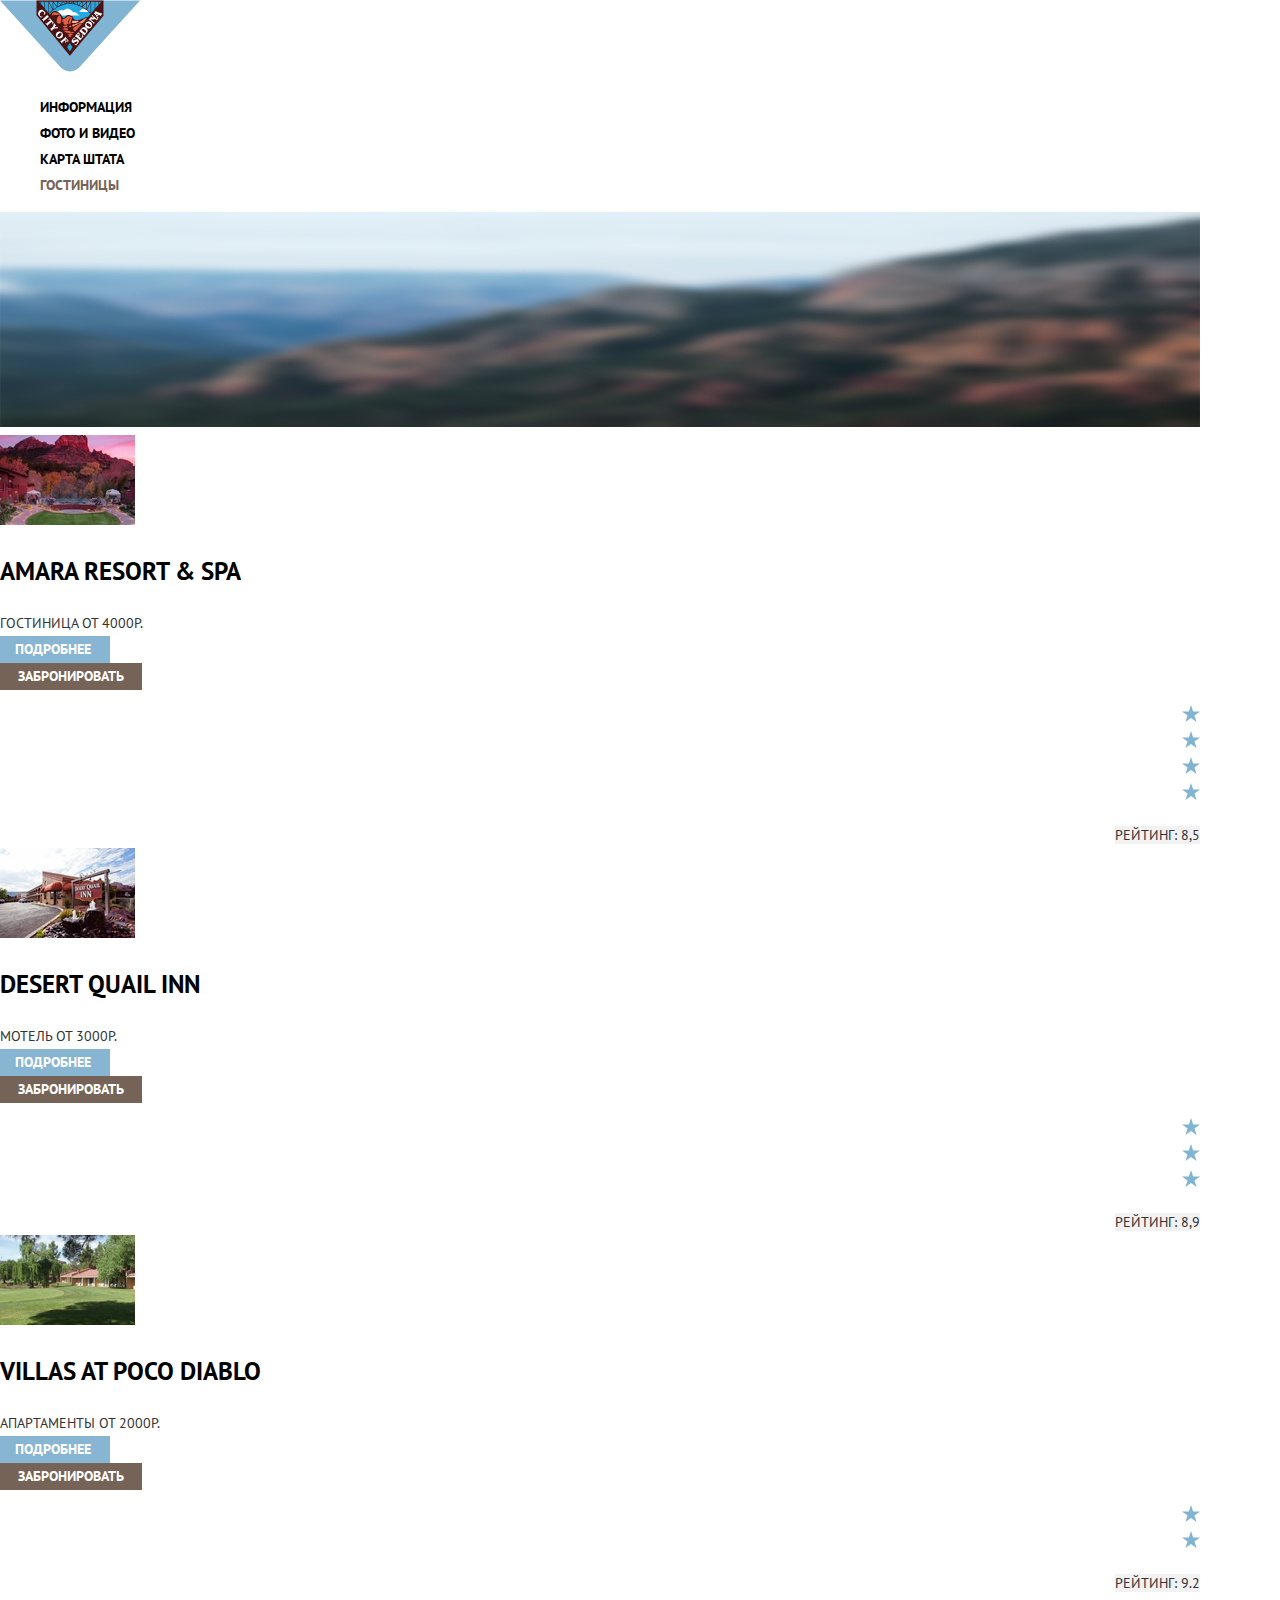
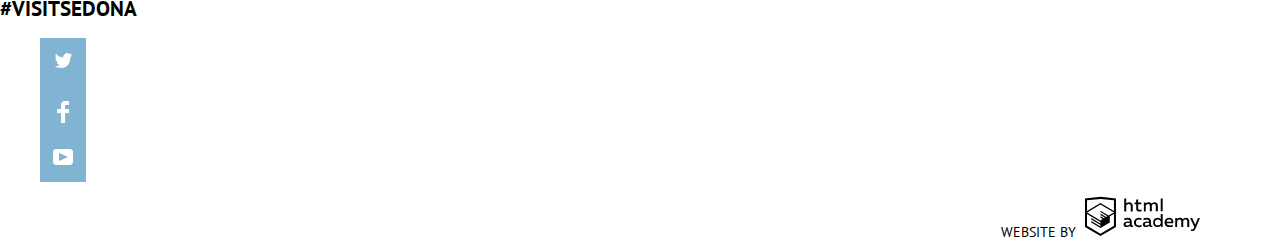
==== catalog.html @ 8ff591b5 "Правки на внимательность и аккуратность" ====
<!DOCTYPE html>
<html lang="ru">

<head>
    <meta charset="utf-8">
    <title>HTML Academy: Седона — выбор жилья</title>
    <link href="https://fonts.googleapis.com/css?family=PT+Sans:400,700&display=swap&subset=cyrillic,cyrillic-ext,latin-ext" rel="stylesheet">
    <link href="css/normalize.css" rel="stylesheet">
    <link href="css/style.css" rel="stylesheet">
</head>

<body>
    <div class="wrapper">
        <header class="page-header">
            <nav class="page-navigation">
                <a class="page-header-logo" href="index.html">
                    <img src="img/logo-sedona.svg" width="140" height="72" alt="Логотип города Седона">
                </a>
                <ul class="main-navigation">
                    <li><a href="">Информация</a></li>
                    <li><a href="">Фото и видео</a></li>
                    <li><a href="">Карта штата</a></li>
                    <li class="current"><a href="catalog.html">Гостиницы</a></li>
                </ul>
            </nav>
        </header>
        <main>
            <h1 class="visually-hidden">Выбор жилья в Седоне</h1>
            <img src="img/filter_background.jpg" width="1200" height="215" alt="">
            <section class="hotel-filter">
                <h2 class="visually-hidden">Фильтр поиска гостиницы</h2>
                <form method="GET" action="#">
                    <fieldset>
                        <legend>Инфраструктура:</legend>
                        <ul>
                            <li>
                                <input type="checkbox" name="pool" id="filter-pool" checked>
                                <label for="filter-pool">Бассейн</label>
                            </li>
                            <li>
                                <input type="checkbox" name="parking" id="filter-parking">
                                <label for="filter-parking">Парковка</label>
                            </li>
                            <li>
                                <input type="checkbox" name="wifi" id="filter-wifi">
                                <label for="filter-wifi">Wi-Fi</label>
                            </li>
                        </ul>
                    </fieldset>
                    <fieldset>
                        <legend>Тип жилья:</legend>
                        <ul>
                            <li>
                                <input type="checkbox" name="hotel" id="filter-hotel" checked>
                                <label for="filter-hotel">Гостиница</label>
                            </li>
                            <li>
                                <input type="checkbox" name="motel" id="filter-motel" checked>
                                <label for="filter-motel">Мотель</label>
                            </li>
                            <li>
                                <input type="checkbox" name="apartments" id="filter-apartments" checked>
                                <label for="filter-apartments">Апартаменты</label>
                            </li>
                        </ul>
                    </fieldset>
                    <fieldset>
                        <legend>Cтоимость в сутки (Р):</legend>
                        <div class="range-value">
                            <label class="min-value">
                            от
                            <input type="text" name="min-value" value="0">
                        </label>
                            <label class="max-value">
                            до
                            <input type="text" name="max-value" value="3000">
                        </label>
                        </div>
                        <div class="ranges">
                            <hr class="line">
                            <button type="button" class="min-range"><img src="img/filter-button.svg" alt="от 0 рублей"></button>
                            <button type="button" class="max-range"><img src="img/filter-button.svg" alt="до 3000рублей"></button>
                        </div>
                    </fieldset>
                    <button type="submit" class="filter-button">Показать</button>
                </form>
            </section>
            <section class="hotel-rezult">
                <h2 class="visually-hidden">Результаты поиска</h2>
                <div class="found">
                    <p class="found-tittle">Найдено: <span>3</span></p>
                    <p class="sorting">Сортировка:</p>
                    <ul>
                        <li><button type="button" class="active">По цене</button></li>
                        <li><button type="button">По типу</button></li>
                        <li><button type="button">По рейтингу</button></li>
                    </ul>
                    <ul class="found-next">
                        <li>
                            <button type="button" class="active"><img src="img/icon-up-dir.svg" alt="Выше"></button>
                        </li>
                        <li>
                            <button type="button"><img src="img/icon-down-dir.svg" alt="Ниже"></button>
                        </li>
                    </ul>
                </div>
            </section>
            <section class="hotels">
                <h2 class="visually-hidden">Гостиницы Седоны</h2>
                <div class="hotel-preview">
                    <a href="#">
                        <img src="img/amara.jpg" width="135" height="90" alt="Гостиница Amara Resort & Spa" class="hotel-pic">
                    </a>
                    <a href="#" class="hotel-title">
                        <h3>Amara Resort & Spa</h3>
                    </a>
                    <span>Гостиница</span>
                    <span>от 4000р.</span>
                    <div class="buttons">
                        <a href="#" class="hotel-amply"><span>Подробнее</span></a>
                        <button type="button" class="hotel-btn">Забронировать</button>
                    </div>
                    <div class="rating">
                        <ul>
                            <li class="star"><img src="img/star.svg" width="18" height="17" alt=""></li>
                            <li class="star"><img src="img/star.svg" alt=""></li>
                            <li class="star"><img src="img/star.svg" alt=""></li>
                            <li class="star"><img src="img/star.svg" alt=""></li>
                        </ul>
                        <span class="rating-value">Рейтинг: 8,5</span>
                    </div>
                </div>
                <div class="hotel-preview">
                    <a href="#" class="hotel-pic">
                        <img src="img/desert.jpg" width="135" height="90" alt="Мотель Desert Quail Inn" class="hotel-preview-pic">
                    </a>
                    <a href="#" class="hotel-title">
                        <h3>Desert Quail Inn</h3>
                    </a>
                    <span>Мотель</span>
                    <span>от 3000р.</span>
                    <div class="buttons">
                        <a href="#" class="hotel-amply"><span>Подробнее</span></a>
                        <button type="button" class="hotel-btn">Забронировать</button>
                    </div>
                    <div class="rating">
                        <ul>
                            <li class="star"><img src="img/star.svg" width="18" height="17" alt=""></li>
                            <li class="star"><img src="img/star.svg" alt=""></li>
                            <li class="star"><img src="img/star.svg" alt=""></li>
                            <li class="star"></li>
                        </ul>
                        <span class="rating-value">Рейтинг: 8,9</span>
                    </div>
                </div>
                <div class="hotel-preview">
                    <a href="#">
                        <img src="img/villas.jpg" width="135" height="90" alt="Апартаменты Villas at Poco Diablo" class="hotel-preview-pic">
                    </a>
                    <a href="#" class="hotel-title">
                        <h3>Villas at Poco Diablo</h3>
                    </a>
                    <span>Апартаменты</span>
                    <span>от 2000р.</span>
                    <div class="buttons">
                        <a href="#" class="hotel-amply"><span>Подробнее</span></a>
                        <button type="button" class="hotel-btn">Забронировать</button>
                    </div>
                    <div class="rating">
                        <ul>
                            <li class="star"><img src="img/star.svg" width="18" height="17" alt=""></li>
                            <li class="star"><img src="img/star.svg" alt=""></li>
                            <li class="star"></li>
                            <li class="star"></li>
                        </ul>
                        <span class="rating-value">Рейтинг: 9.2</span>
                    </div>
                </div>
            </section>
        </main>
        <footer>
            <span class="footer-hashtag">#VISITSEDONA</span>
            <ul class="social-network">
                <li>
                    <a href="#" class="social-button"><img src="img/twitter.svg" width="17" height="15" alt="Мы в Твиттере"></a>
                </li>
                <li>
                    <a href="#" class="social-button"><img src="img/fb-icon.svg" width="12" height="22" alt="Мы в Фейсбуке"></a>
                </li>
                <li>
                    <a href="#" class="social-button"><img src="img/youtube.svg" width="20" height="16" alt="Мы в Ютубе"></a>
                </li>
            </ul>
            <div class="footer-copyright">
                <span>WEBSITE BY</span>
                <a href="https://htmlacademy.ru/intensive/htmlcss" target="_blank">
                    <svg class="copyright-img" id="Layer_1" data-name="Layer 1" xmlns="http://www.w3.org/2000/svg" viewBox="0 0 108.08 36.85"><title>Логотип HTML-академии</title><path d="M44.61,26.88a2,2,0,0,0,.55-0.1v1.33a3.25,3.25,0,0,1-1.18.21,1.67,1.67,0,0,1-1.67-1,4.84,4.84,0,0,1-3.14,1.08c-1.51,0-2.91-.83-2.91-2.55,0-2.13,2-2.79,3.71-2.79a11.08,11.08,0,0,1,2.17.25v-0.3c0-1-.76-1.77-2.19-1.77a7.42,7.42,0,0,0-3,.64v-1.7a10.21,10.21,0,0,1,3.19-.55c2.36,0,3.81,1.12,3.81,3.65v3a0.54,0.54,0,0,0,.49.59h0.17Zm-6.44-1.13A1.35,1.35,0,0,0,39.63,27h0.11a3.39,3.39,0,0,0,2.41-1V24.58a9.72,9.72,0,0,0-1.81-.21c-1,0-2.16.33-2.16,1.38h0Zm12.36-6.11a5,5,0,0,1,2.57.64V22a4.08,4.08,0,0,0-2.3-.7,2.75,2.75,0,1,0,0,5.49,5,5,0,0,0,2.43-.64v1.71a6.27,6.27,0,0,1-2.76.57A4.21,4.21,0,0,1,46,24.51q0-.21,0-0.41a4.32,4.32,0,0,1,4.18-4.46h0.38Zm12.17,7.24a2,2,0,0,0,.55-0.1v1.33a3.25,3.25,0,0,1-1.18.21,1.67,1.67,0,0,1-1.67-1,4.84,4.84,0,0,1-3.14,1.08c-1.51,0-2.91-.83-2.91-2.55,0-2.13,2-2.79,3.71-2.79a11.08,11.08,0,0,1,2.17.25v-0.3c0-1-.76-1.77-2.19-1.77a7.42,7.42,0,0,0-3,.64v-1.7a10.21,10.21,0,0,1,3.19-.55c2.36,0,3.81,1.12,3.81,3.65v3a0.54,0.54,0,0,0,.49.59h0.17Zm-6.44-1.13A1.35,1.35,0,0,0,57.73,27h0.11a3.39,3.39,0,0,0,2.41-1V24.58a9.72,9.72,0,0,0-1.81-.21c-1.06,0-2.16.33-2.16,1.38h0ZM73,16V28.2H71.35V26.88a3.88,3.88,0,0,1-3.19,1.54,4.4,4.4,0,0,1,0-8.78,3.81,3.81,0,0,1,3,1.3V16H73Zm-4.53,5.22a2.76,2.76,0,1,0,0,5.52A2.86,2.86,0,0,0,71.15,25V23A2.91,2.91,0,0,0,68.49,21.27ZM79,19.64c3.31,0,4.46,2.68,3.92,5.09H76.7c0.21,1.5,1.67,2.11,3.19,2.11a6.11,6.11,0,0,0,2.64-.59v1.6a7.14,7.14,0,0,1-3,.57C77,28.42,74.78,27,74.78,24a4.18,4.18,0,0,1,4-4.39H79Zm0.09,1.54a2.28,2.28,0,0,0-2.44,2.1v0.06H81.3A2,2,0,0,0,79.13,21.18Zm5.73,7V19.87h1.65v1a3.81,3.81,0,0,1,2.78-1.27A2.86,2.86,0,0,1,91.89,21a4.12,4.12,0,0,1,2.91-1.33A3.06,3.06,0,0,1,98,23V28.2h-1.9V23.05a1.59,1.59,0,0,0-1.42-1.75H94.42a2.8,2.8,0,0,0-2.07,1.12V28.2h-1.9V23.05A1.59,1.59,0,0,0,89,21.31H88.8a3,3,0,0,0-2.21,1.29v5.63H84.86Zm21.31-8.33h1.9l-3.91,9.46c-0.9,2.17-2.09,2.86-3.35,2.86a4.76,4.76,0,0,1-1.1-.14V30.46a2.86,2.86,0,0,0,.85.12c0.9,0,1.58-.64,2.07-1.9l0.17-.42-4-8.4h2l2.86,6.29ZM38.73,1.46V6.22a3.81,3.81,0,0,1,2.7-1.14,3.25,3.25,0,0,1,3.44,3.4v5.15H43V8.72a1.81,1.81,0,0,0-1.61-2h-0.3a2.93,2.93,0,0,0-2.32,1.39v5.52h-1.9V1.46h1.9ZM49.94,2.31v3h3V6.91h-3v3.81c0,1.1.5,1.46,1.58,1.46a4.49,4.49,0,0,0,1.69-.33v1.6A6.8,6.8,0,0,1,51,13.8a2.55,2.55,0,0,1-2.86-2.74V6.89H46.58V5.26h1.5V2.74Zm5.4,11.31V5.28H57v1A3.81,3.81,0,0,1,59.77,5a2.86,2.86,0,0,1,2.6,1.33A4.12,4.12,0,0,1,65.28,5,3.06,3.06,0,0,1,68.44,8.4v5.21h-1.9V8.46a1.59,1.59,0,0,0-1.42-1.75H64.89a2.8,2.8,0,0,0-2.07,1.12v5.78h-1.9V8.46A1.59,1.59,0,0,0,59.5,6.71H59.27A3,3,0,0,0,57.06,8v5.63H55.34ZM71.17,1.45H73V13.6H71.17V1.45ZM14.71,0H14.55L0,1.54V28.21l14.55,8.66,14.55-8.66V1.54Zm12.5,27.1L14.55,34.64,1.9,27.12V16.18l12.59,7.5V25L5.86,19.9v1.31l8.68,5.21v1.39L5.87,22.65V24l8.68,5.21,8.75-5.24V18.31L27.2,16V27.12Zm0-12.53-3.48,2-1.6,1L14.51,13v1.31L21,18.23H21l-0.14.09-1,.54-5.37-3.2V17l4.24,2.52-1,.67-3.2-1.9v1.31l2.1,1.24L14.5,22.1,2,14.65,14.51,7.11Zm0-1.32L14.49,5.76,1.91,13.25v-10L14.56,1.92,27.21,3.25v10h0Z" transform="translate(0 -0.02)" /></svg>
                </a>
            </div>
        </footer>
    </div>
</body>

</html>
---- css/style.css ----
html {
    box-sizing: border-box;
}

*,
*::before,
*::after {
    box-sizing: inherit;
}

body {
    margin: 0;
    background-color: #ffffff;
    font-family: "PT Sans", Arial, sans-serif;
    font-size: 14px;
    line-height: 26px;
    font-weight: 400;
    color: #000000;
    text-transform: uppercase;
}

img {
    max-width: 100%;
}

a {
    text-decoration: none;
}

.wrapper {
    width: 1200px;
}

button {
    border: none;
}

.visually-hidden {
    position: absolute;
    clip: rect(0 0 0 0);
    width: 1px;
    height: 1px;
    margin: -1px;
}


/* Навигация */

.page-navigation {
    color: #000000;
    font-size: 14px;
    font-weight: 700;
    line-height: 26px;
    text-transform: uppercase;
}

.main-navigation {
    list-style: none;
}

.main-navigation a {
    color: #000000;
    font-weight: 700;
}

.main-navigation a:visited {
    color: #000000;
}

.main-navigation a:active {
    color: #000000;
    opacity: 0.3;
    font-weight: 700;
}

.main-navigation a:hover {
    color: #81b3d2;
}

.main-navigation .current a {
    color: #766357;
}


/* Блок преимуществ */

.advantages-title {
    width: 440px;
    height: 48px;
    color: #000000;
    font-size: 21px;
    font-weight: 700;
    line-height: 26px;
    text-transform: uppercase;
}

.advantages-text {
    color: #333333;
    font-size: 14px;
    font-weight: 400;
    line-height: 26px;
    text-transform: uppercase;
}


/* Поиск гостиницы */

.search-hotel {
    text-align: center;
}

.search-hotel-title {
    color: #000000;
    font-size: 30px;
    font-weight: 700;
    line-height: 36px;
}

.searh-wrapper {
    text-align: center;
    width: 568px;
    height: 481px;
}

.btn-search {
    font: inherit;
    text-align: center;
    width: 568px;
    height: 86px;
    background-color: #766357;
    color: #ffffff;
    font-size: 21px;
    font-weight: 700;
    line-height: 26px;
    text-transform: uppercase;
}

.btn-search:hover {
    background-color: #604e43;
}

.btn-search:active {
    background-color: #503e33;
}

.btn-search:active span {
    opacity: 0.3;
}

.form-search {
    width: 568px;
    height: 395px;
    box-shadow: 0 7px 15px rgba(0, 1, 1, 0.15);
}

.form-fields label,
.form-folk label {
    color: #000000;
    font-family: "PT Sans";
    font-size: 14px;
    font-weight: 700;
    line-height: 26px;
    text-transform: uppercase;
}

.form-fields input {
    outline: none;
    width: 346px;
    height: 38px;
    background-color: #f2f2f2;
    font-family: "PT Sans";
    color: #000000;
    font-size: 14px;
    font-weight: 700;
    line-height: 26px;
    text-transform: uppercase;
    border: none;
}

input:hover {
    font: inherit;
    background-color: #f2f2f2;
}

input:focus {
    font: inherit;
    background-color: #ffffff;
}

.calendar {
    position: relative;
    top: 5px;
    left: -40px;
    background-color: inherit;
    background-image: url("img/calendar.svg");
    width: 21px;
    height: 22px;
    border: none;
    outline: none;
    fill: #cacaca;
}

.calendar:hover {
    fill: #000000;
}

.calendar:active {
    fill: #81b3d2;
}

.btn-plus,
.btn-minus {
    width: 38px;
    height: 38px;
    outline: none;
    background-color: #f2f2f2;
    margin: 0;
    font-size: 20px;
}

.number {
    width: 38px;
    height: 38px;
    outline: none;
    background-color: #f2f2f2;
    margin: 0;
    font-size: 14px;
}

.btn-plus:active,
.btn-minus:active {
    margin-block: 0;
    color: #81b3d2;
    outline: none;
    border: 0;
    background-color: #f2f2f2;
    margin: 0;
}

.adults input,
.children input {
    width: 38px;
    height: 38px;
    outline: none;
    border: none;
    background-color: #f2f2f2;
}

.btn-main {
    width: 458px;
    height: 58px;
    background-color: #81b3d2;
    color: #ffffff;
    font-size: 21px;
    font-weight: 700;
    line-height: 26px;
    text-transform: uppercase;
}

.btn-main:hover {
    background-color: #669ec0;
}

.btn-main:active {
    background-color: #5496bd;
}

.btn-main:active span {
    opacity: 0.3;
}

.search-map {
    display: none;
}


/* Католог_фильтр */

.hotel-filter,
.hotel-rezult {
    display: none;
}


/* Католог_гостиницы */

.hotel-title {
    width: 210px;
    color: #000000;
    font-size: 21px;
    font-weight: 700;
    line-height: 26px;
    text-transform: uppercase;
}

.hotel-title:hover {
    width: 210px;
    color: #81b3d2;
    font-size: 21px;
    font-weight: 700;
    line-height: 26px;
    text-transform: uppercase;
}

.hotel-title:active {
    width: 210px;
    color: #b2b2b2;
    font-size: 21px;
    font-weight: 700;
    line-height: 26px;
    text-transform: uppercase;
}

.hotel-preview span {
    color: #333333;
    font-size: 14px;
    font-weight: 400;
    line-height: 21px;
    text-transform: uppercase;
}

.hotel-amply {
    display: block;
    width: 110px;
    height: 27px;
    background-color: #88b5d1;
}

.hotel-amply span {
    padding-left: 15px;
    color: #ffffff;
    font-size: 14px;
    font-weight: 700;
    line-height: 21px;
    text-transform: uppercase;
}

.hotel-amply:hover {
    background-color: #669ec0;
    color: #ffffff;
}

.hotel-amply:active {
    background-color: #5496bd;
}

.hotel-amply:active span {
    opacity: 0.3;
}

.hotel-btn {
    width: 142px;
    height: 27px;
    background-color: #766357;
    color: #ffffff;
    font-size: 14px;
    font-weight: 700;
    line-height: 21px;
    text-transform: uppercase;
}

.hotel-btn:hover {
    background-color: #604e43;
    color: #ffffff;
}

.hotel-btn:active {
    background-color: #503e33;
    color: #857870;
}

.rating {
    text-align: right;
}

.rating ul {
    list-style: none;
}

.rating-value {
    width: 110px;
    height: 27px;
    background-color: #f2f2f2;
    color: #666666;
    font-size: 14px;
    font-weight: 400;
    line-height: 21px;
    text-transform: uppercase;
}


/* Footer */

.footer-hashtag {
    text-align: left;
    color: #000000;
    font-size: 21px;
    font-weight: 700;
    line-height: 26px;
    text-transform: uppercase;
}

.social-network {
    text-align: center;
}

.social-network li {
    list-style: none;
}

.social-button {
    display: block;
    box-sizing: content-box;
    width: 46px;
    height: 48px;
    background-color: #81b3d2;
}

.social-button img {
    text-align: center;
    padding-top: 15px;
}

.social-button:hover {
    background-color: #669ec0;
}

.social-button:active {
    background-color: #5496bd;
}

.social-button:active img {
    opacity: 0.3;
}

.footer-copyright {
    text-align: right;
}

.copyright-img {
    width: 115px;
    height: 41px;
    margin-left: 5px;
    fill: #000000;
}

.copyright-img:hover {
    fill: #81b3d2;
}

.copyright-img:active {
    fill: #bdbbbc;
}
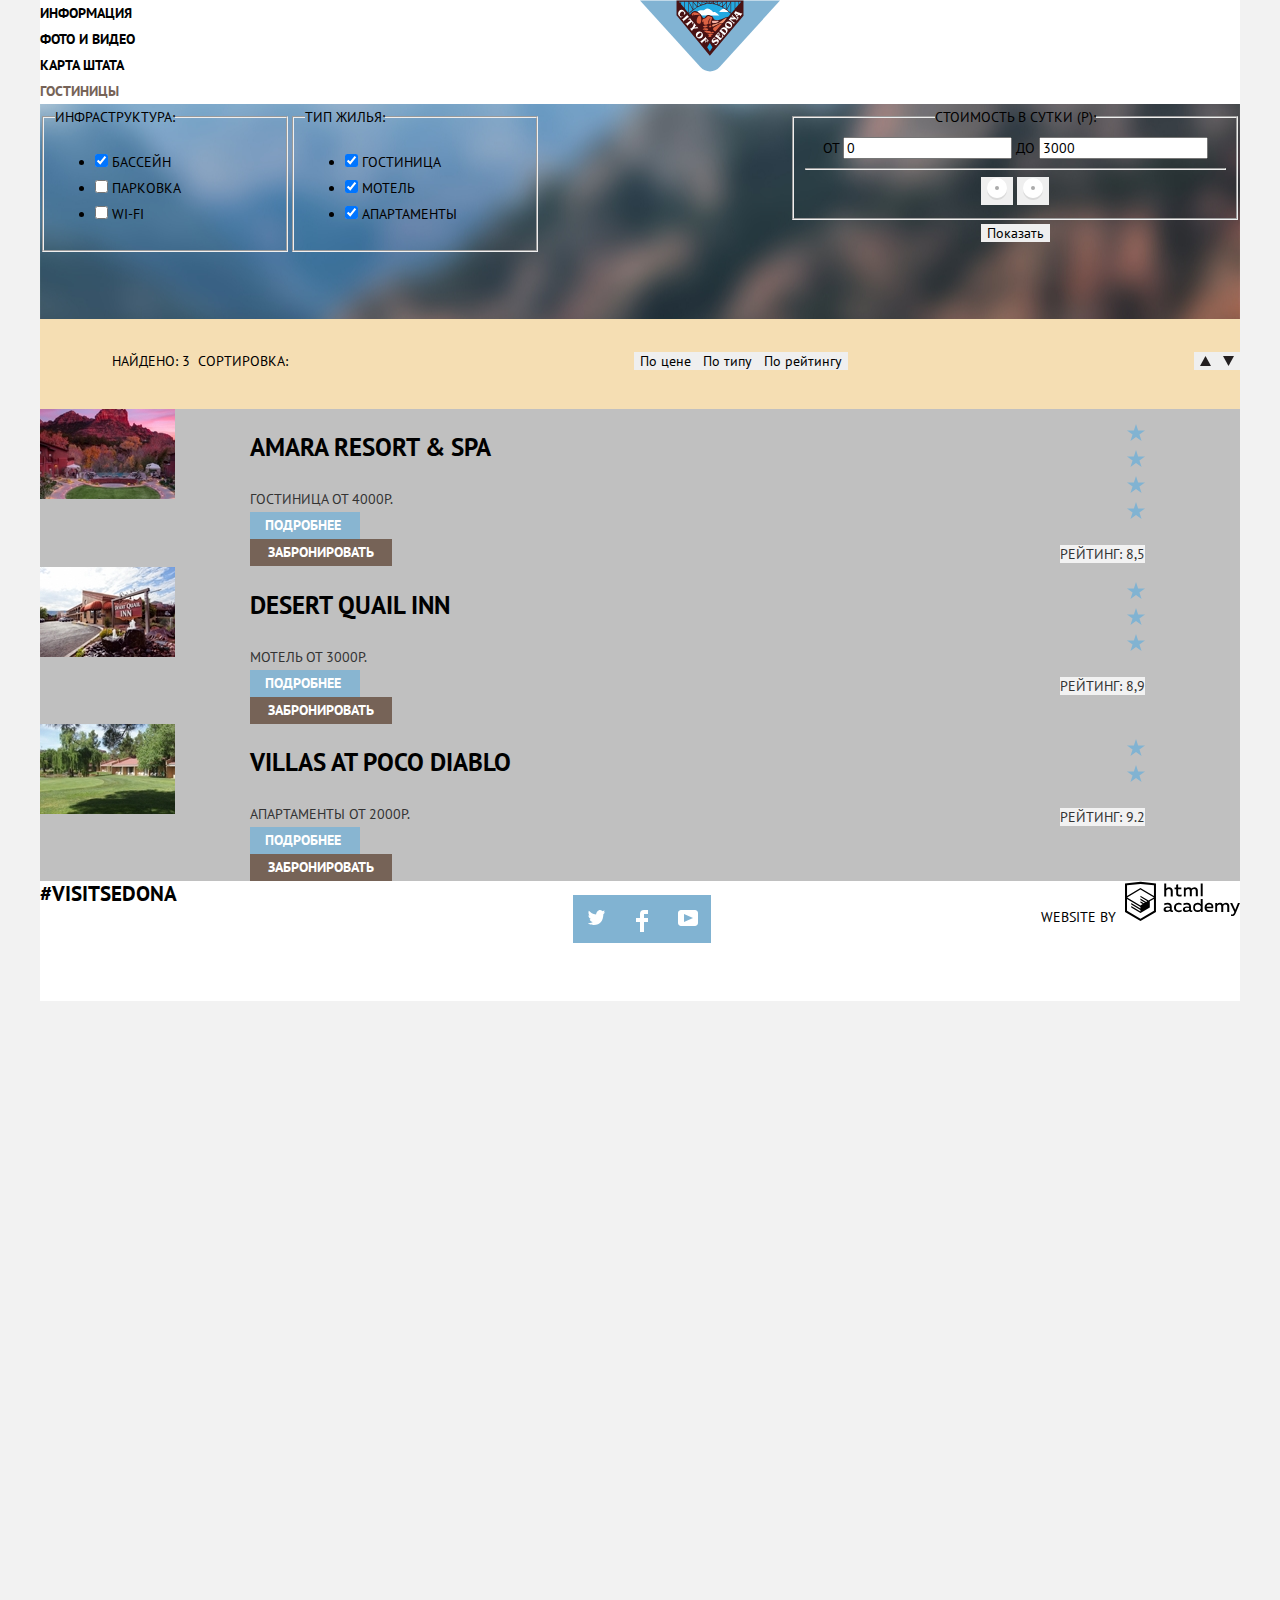
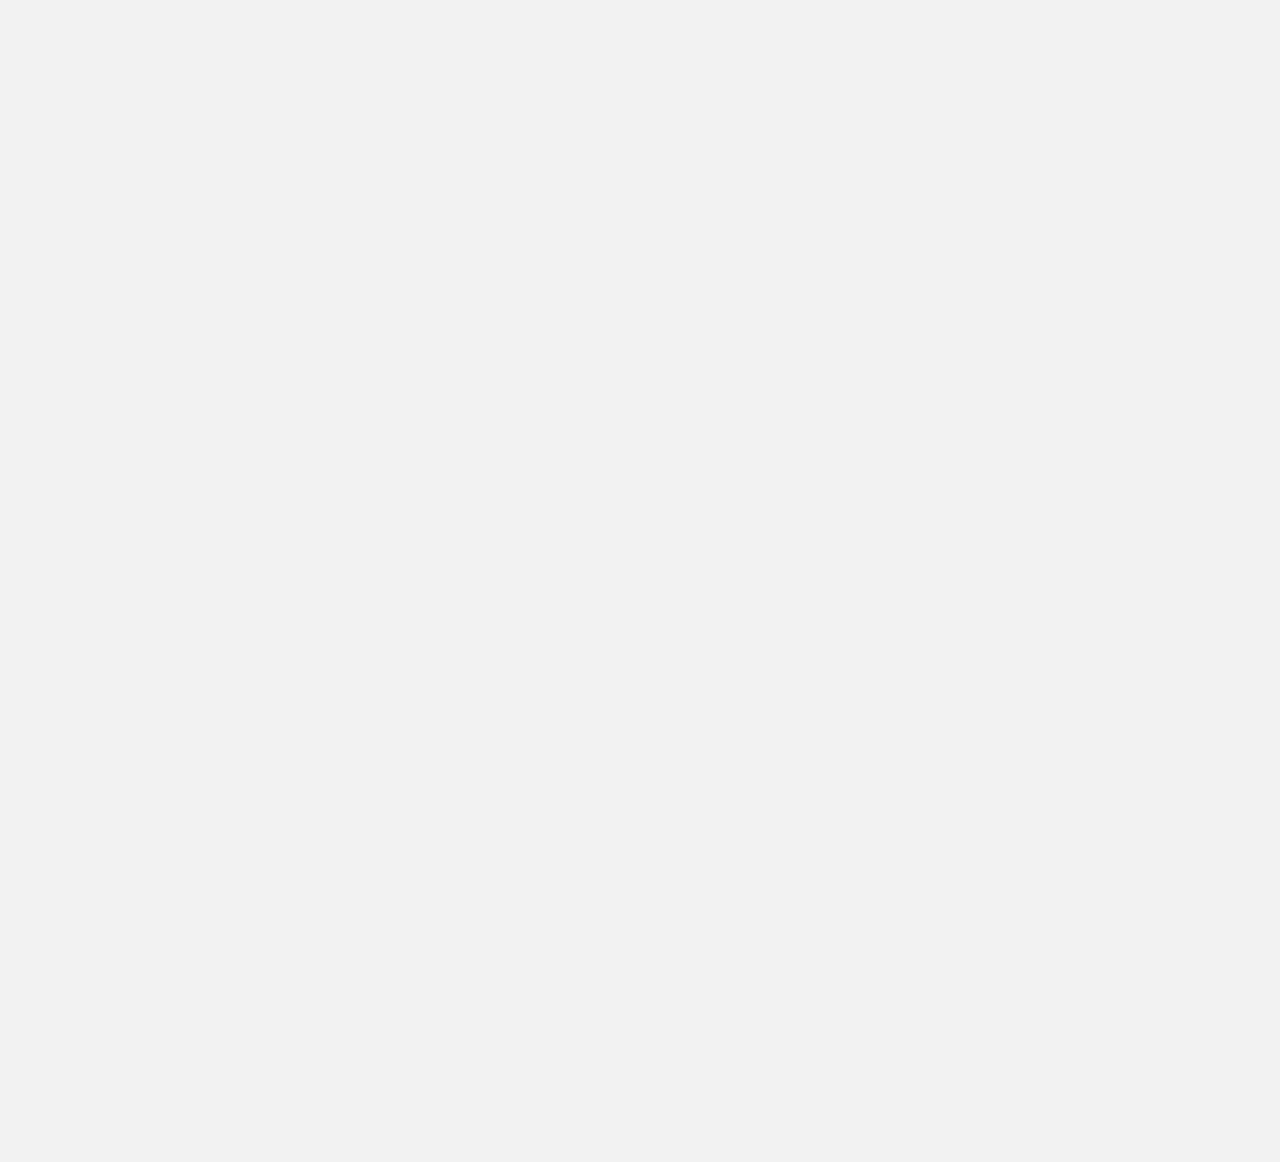
==== commit 0cf77cfd: "Задание 6. Сетки" ====
--- a/catalog.html
+++ b/catalog.html
@@ -26,99 +26,117 @@
         </header>
         <main>
             <h1 class="visually-hidden">Выбор жилья в Седоне</h1>
-            <img src="img/filter_background.jpg" width="1200" height="215" alt="">
             <section class="hotel-filter">
                 <h2 class="visually-hidden">Фильтр поиска гостиницы</h2>
                 <form method="GET" action="#">
-                    <fieldset>
-                        <legend>Инфраструктура:</legend>
-                        <ul>
-                            <li>
-                                <input type="checkbox" name="pool" id="filter-pool" checked>
-                                <label for="filter-pool">Бассейн</label>
-                            </li>
-                            <li>
-                                <input type="checkbox" name="parking" id="filter-parking">
-                                <label for="filter-parking">Парковка</label>
-                            </li>
-                            <li>
-                                <input type="checkbox" name="wifi" id="filter-wifi">
-                                <label for="filter-wifi">Wi-Fi</label>
-                            </li>
-                        </ul>
-                    </fieldset>
-                    <fieldset>
-                        <legend>Тип жилья:</legend>
-                        <ul>
-                            <li>
-                                <input type="checkbox" name="hotel" id="filter-hotel" checked>
-                                <label for="filter-hotel">Гостиница</label>
-                            </li>
-                            <li>
-                                <input type="checkbox" name="motel" id="filter-motel" checked>
-                                <label for="filter-motel">Мотель</label>
-                            </li>
-                            <li>
-                                <input type="checkbox" name="apartments" id="filter-apartments" checked>
-                                <label for="filter-apartments">Апартаменты</label>
-                            </li>
-                        </ul>
-                    </fieldset>
-                    <fieldset>
-                        <legend>Cтоимость в сутки (Р):</legend>
-                        <div class="range-value">
-                            <label class="min-value">
-                            от
-                            <input type="text" name="min-value" value="0">
-                        </label>
-                            <label class="max-value">
-                            до
-                            <input type="text" name="max-value" value="3000">
-                        </label>
-                        </div>
-                        <div class="ranges">
-                            <hr class="line">
-                            <button type="button" class="min-range"><img src="img/filter-button.svg" alt="от 0 рублей"></button>
-                            <button type="button" class="max-range"><img src="img/filter-button.svg" alt="до 3000рублей"></button>
-                        </div>
-                    </fieldset>
-                    <button type="submit" class="filter-button">Показать</button>
+                    <div class="infrastructure">
+                        <fieldset>
+                            <legend>Инфраструктура:</legend>
+                            <ul>
+                                <li>
+                                    <input type="checkbox" name="pool" id="filter-pool" checked>
+                                    <label for="filter-pool">Бассейн</label>
+                                </li>
+                                <li>
+                                    <input type="checkbox" name="parking" id="filter-parking">
+                                    <label for="filter-parking">Парковка</label>
+                                </li>
+                                <li>
+                                    <input type="checkbox" name="wifi" id="filter-wifi">
+                                    <label for="filter-wifi">Wi-Fi</label>
+                                </li>
+                            </ul>
+                        </fieldset>
+                    </div>
+                    <div class="type">
+                        <fieldset>
+                            <legend>Тип жилья:</legend>
+                            <ul>
+                                <li>
+                                    <input type="checkbox" name="hotel" id="filter-hotel" checked>
+                                    <label for="filter-hotel">Гостиница</label>
+                                </li>
+                                <li>
+                                    <input type="checkbox" name="motel" id="filter-motel" checked>
+                                    <label for="filter-motel">Мотель</label>
+                                </li>
+                                <li>
+                                    <input type="checkbox" name="apartments" id="filter-apartments" checked>
+                                    <label for="filter-apartments">Апартаменты</label>
+                                </li>
+                            </ul>
+                        </fieldset>
+                    </div>
+                    <div class="price">
+                        <fieldset>
+                            <legend>Cтоимость в сутки (Р):</legend>
+                            <div class="range-value">
+                                <label class="min-value">
+                                от
+                                <input type="text" name="min-value" value="0">
+                            </label>
+                                <label class="max-value">
+                                до
+                                <input type="text" name="max-value" value="3000">
+                            </label>
+                            </div>
+                            <div class="ranges">
+                                <hr class="line">
+                                <button type="button" class="min-range"><img src="img/filter-button.svg" alt="от 0 рублей"></button>
+                                <button type="button" class="max-range"><img src="img/filter-button.svg" alt="до 3000рублей"></button>
+                            </div>
+                        </fieldset>
+
+                        <button type="submit" class="filter-button">Показать</button>
+                    </div>
                 </form>
             </section>
             <section class="hotel-rezult">
                 <h2 class="visually-hidden">Результаты поиска</h2>
                 <div class="found">
-                    <p class="found-tittle">Найдено: <span>3</span></p>
-                    <p class="sorting">Сортировка:</p>
-                    <ul>
-                        <li><button type="button" class="active">По цене</button></li>
-                        <li><button type="button">По типу</button></li>
-                        <li><button type="button">По рейтингу</button></li>
-                    </ul>
-                    <ul class="found-next">
-                        <li>
-                            <button type="button" class="active"><img src="img/icon-up-dir.svg" alt="Выше"></button>
-                        </li>
-                        <li>
-                            <button type="button"><img src="img/icon-down-dir.svg" alt="Ниже"></button>
-                        </li>
-                    </ul>
+                    <div class="found-text">
+                        <p class="sorting"><span>Найдено: 3</span>&nbsp;&nbsp;Сортировка:</p>
+                    </div>
+                    <div class="found-list">
+                        <ul class="found-list">
+                            <li><button type="button" class="active">По цене</button></li>
+                            <li><button type="button">По типу</button></li>
+                            <li><button type="button">По рейтингу</button></li>
+                        </ul>
+                    </div>
+
+                    <div class="found-next">
+                        <ul class="found-next">
+                            <li>
+                                <button type="button" class="active"><img src="img/icon-up-dir.svg" alt="Выше"></button>
+                            </li>
+                            <li>
+                                <button type="button"><img src="img/icon-down-dir.svg" alt="Ниже"></button>
+                            </li>
+                        </ul>
+                    </div>
                 </div>
             </section>
             <section class="hotels">
                 <h2 class="visually-hidden">Гостиницы Седоны</h2>
                 <div class="hotel-preview">
-                    <a href="#">
-                        <img src="img/amara.jpg" width="135" height="90" alt="Гостиница Amara Resort & Spa" class="hotel-pic">
-                    </a>
-                    <a href="#" class="hotel-title">
-                        <h3>Amara Resort & Spa</h3>
-                    </a>
-                    <span>Гостиница</span>
-                    <span>от 4000р.</span>
-                    <div class="buttons">
-                        <a href="#" class="hotel-amply"><span>Подробнее</span></a>
-                        <button type="button" class="hotel-btn">Забронировать</button>
+                    <div class="img-wrap">
+                        <a href="#">
+                            <img src="img/amara.jpg" width="135" height="90" alt="Гостиница Amara Resort & Spa" class="hotel-pic">
+                        </a>
+                    </div>
+                    <div class="text-battons-wrap">
+                        <div class="hotel-text">
+                            <a href="#" class="hotel-title">
+                                <h3>Amara Resort & Spa</h3>
+                            </a>
+                            <span>Гостиница</span>
+                            <span>от 4000р.</span>
+                        </div>
+                        <div class="buttons">
+                            <a href="#" class="hotel-amply"><span>Подробнее</span></a>
+                            <button type="button" class="hotel-btn">Забронировать</button>
+                        </div>
                     </div>
                     <div class="rating">
                         <ul>
@@ -131,17 +149,21 @@
                     </div>
                 </div>
                 <div class="hotel-preview">
-                    <a href="#" class="hotel-pic">
-                        <img src="img/desert.jpg" width="135" height="90" alt="Мотель Desert Quail Inn" class="hotel-preview-pic">
-                    </a>
-                    <a href="#" class="hotel-title">
-                        <h3>Desert Quail Inn</h3>
-                    </a>
-                    <span>Мотель</span>
-                    <span>от 3000р.</span>
-                    <div class="buttons">
-                        <a href="#" class="hotel-amply"><span>Подробнее</span></a>
-                        <button type="button" class="hotel-btn">Забронировать</button>
+                    <div class="img-wrap">
+                        <a href="#" class="hotel-pic">
+                            <img src="img/desert.jpg" width="135" height="90" alt="Мотель Desert Quail Inn" class="hotel-preview-pic">
+                        </a>
+                    </div>
+                    <div class="text-battons-wrap">
+                        <a href="#" class="hotel-title">
+                            <h3>Desert Quail Inn</h3>
+                        </a>
+                        <span>Мотель</span>
+                        <span>от 3000р.</span>
+                        <div class="buttons">
+                            <a href="#" class="hotel-amply"><span>Подробнее</span></a>
+                            <button type="button" class="hotel-btn">Забронировать</button>
+                        </div>
                     </div>
                     <div class="rating">
                         <ul>
@@ -154,17 +176,21 @@
                     </div>
                 </div>
                 <div class="hotel-preview">
-                    <a href="#">
-                        <img src="img/villas.jpg" width="135" height="90" alt="Апартаменты Villas at Poco Diablo" class="hotel-preview-pic">
-                    </a>
-                    <a href="#" class="hotel-title">
-                        <h3>Villas at Poco Diablo</h3>
-                    </a>
-                    <span>Апартаменты</span>
-                    <span>от 2000р.</span>
-                    <div class="buttons">
-                        <a href="#" class="hotel-amply"><span>Подробнее</span></a>
-                        <button type="button" class="hotel-btn">Забронировать</button>
+                    <div class="img-wrap">
+                        <a href="#">
+                            <img src="img/villas.jpg" width="135" height="90" alt="Апартаменты Villas at Poco Diablo" class="hotel-preview-pic">
+                        </a>
+                    </div>
+                    <div class="text-battons-wrap">
+                        <a href="#" class="hotel-title">
+                            <h3>Villas at Poco Diablo</h3>
+                        </a>
+                        <span>Апартаменты</span>
+                        <span>от 2000р.</span>
+                        <div class="buttons">
+                            <a href="#" class="hotel-amply"><span>Подробнее</span></a>
+                            <button type="button" class="hotel-btn">Забронировать</button>
+                        </div>
                     </div>
                     <div class="rating">
                         <ul>
@@ -178,24 +204,27 @@
                 </div>
             </section>
         </main>
-        <footer>
-            <span class="footer-hashtag">#VISITSEDONA</span>
-            <ul class="social-network">
-                <li>
-                    <a href="#" class="social-button"><img src="img/twitter.svg" width="17" height="15" alt="Мы в Твиттере"></a>
-                </li>
-                <li>
-                    <a href="#" class="social-button"><img src="img/fb-icon.svg" width="12" height="22" alt="Мы в Фейсбуке"></a>
-                </li>
-                <li>
-                    <a href="#" class="social-button"><img src="img/youtube.svg" width="20" height="16" alt="Мы в Ютубе"></a>
-                </li>
-            </ul>
+        <footer class="footer-wrapper">
+            <div class="footer-hashtag">
+                <span>#VISITSEDONA</span>
+            </div>
+
+            <div class="social-network">
+                <ul class="social-network">
+                    <li>
+                        <a href="#" class="social-button"><img src="img/twitter.svg" width="17" height="15" alt="Мы в Твиттере"></a>
+                    </li>
+                    <li>
+                        <a href="#" class="social-button"><img src="img/fb-icon.svg" width="12" height="22" alt="Мы в Фейсбуке"></a>
+                    </li>
+                    <li>
+                        <a href="#" class="social-button"><img src="img/youtube.svg" width="20" height="16" alt="Мы в Ютубе"></a>
+                    </li>
+                </ul>
+            </div>
             <div class="footer-copyright">
                 <span>WEBSITE BY</span>
-                <a href="https://htmlacademy.ru/intensive/htmlcss" target="_blank">
-                    <svg class="copyright-img" id="Layer_1" data-name="Layer 1" xmlns="http://www.w3.org/2000/svg" viewBox="0 0 108.08 36.85"><title>Логотип HTML-академии</title><path d="M44.61,26.88a2,2,0,0,0,.55-0.1v1.33a3.25,3.25,0,0,1-1.18.21,1.67,1.67,0,0,1-1.67-1,4.84,4.84,0,0,1-3.14,1.08c-1.51,0-2.91-.83-2.91-2.55,0-2.13,2-2.79,3.71-2.79a11.08,11.08,0,0,1,2.17.25v-0.3c0-1-.76-1.77-2.19-1.77a7.42,7.42,0,0,0-3,.64v-1.7a10.21,10.21,0,0,1,3.19-.55c2.36,0,3.81,1.12,3.81,3.65v3a0.54,0.54,0,0,0,.49.59h0.17Zm-6.44-1.13A1.35,1.35,0,0,0,39.63,27h0.11a3.39,3.39,0,0,0,2.41-1V24.58a9.72,9.72,0,0,0-1.81-.21c-1,0-2.16.33-2.16,1.38h0Zm12.36-6.11a5,5,0,0,1,2.57.64V22a4.08,4.08,0,0,0-2.3-.7,2.75,2.75,0,1,0,0,5.49,5,5,0,0,0,2.43-.64v1.71a6.27,6.27,0,0,1-2.76.57A4.21,4.21,0,0,1,46,24.51q0-.21,0-0.41a4.32,4.32,0,0,1,4.18-4.46h0.38Zm12.17,7.24a2,2,0,0,0,.55-0.1v1.33a3.25,3.25,0,0,1-1.18.21,1.67,1.67,0,0,1-1.67-1,4.84,4.84,0,0,1-3.14,1.08c-1.51,0-2.91-.83-2.91-2.55,0-2.13,2-2.79,3.71-2.79a11.08,11.08,0,0,1,2.17.25v-0.3c0-1-.76-1.77-2.19-1.77a7.42,7.42,0,0,0-3,.64v-1.7a10.21,10.21,0,0,1,3.19-.55c2.36,0,3.81,1.12,3.81,3.65v3a0.54,0.54,0,0,0,.49.59h0.17Zm-6.44-1.13A1.35,1.35,0,0,0,57.73,27h0.11a3.39,3.39,0,0,0,2.41-1V24.58a9.72,9.72,0,0,0-1.81-.21c-1.06,0-2.16.33-2.16,1.38h0ZM73,16V28.2H71.35V26.88a3.88,3.88,0,0,1-3.19,1.54,4.4,4.4,0,0,1,0-8.78,3.81,3.81,0,0,1,3,1.3V16H73Zm-4.53,5.22a2.76,2.76,0,1,0,0,5.52A2.86,2.86,0,0,0,71.15,25V23A2.91,2.91,0,0,0,68.49,21.27ZM79,19.64c3.31,0,4.46,2.68,3.92,5.09H76.7c0.21,1.5,1.67,2.11,3.19,2.11a6.11,6.11,0,0,0,2.64-.59v1.6a7.14,7.14,0,0,1-3,.57C77,28.42,74.78,27,74.78,24a4.18,4.18,0,0,1,4-4.39H79Zm0.09,1.54a2.28,2.28,0,0,0-2.44,2.1v0.06H81.3A2,2,0,0,0,79.13,21.18Zm5.73,7V19.87h1.65v1a3.81,3.81,0,0,1,2.78-1.27A2.86,2.86,0,0,1,91.89,21a4.12,4.12,0,0,1,2.91-1.33A3.06,3.06,0,0,1,98,23V28.2h-1.9V23.05a1.59,1.59,0,0,0-1.42-1.75H94.42a2.8,2.8,0,0,0-2.07,1.12V28.2h-1.9V23.05A1.59,1.59,0,0,0,89,21.31H88.8a3,3,0,0,0-2.21,1.29v5.63H84.86Zm21.31-8.33h1.9l-3.91,9.46c-0.9,2.17-2.09,2.86-3.35,2.86a4.76,4.76,0,0,1-1.1-.14V30.46a2.86,2.86,0,0,0,.85.12c0.9,0,1.58-.64,2.07-1.9l0.17-.42-4-8.4h2l2.86,6.29ZM38.73,1.46V6.22a3.81,3.81,0,0,1,2.7-1.14,3.25,3.25,0,0,1,3.44,3.4v5.15H43V8.72a1.81,1.81,0,0,0-1.61-2h-0.3a2.93,2.93,0,0,0-2.32,1.39v5.52h-1.9V1.46h1.9ZM49.94,2.31v3h3V6.91h-3v3.81c0,1.1.5,1.46,1.58,1.46a4.49,4.49,0,0,0,1.69-.33v1.6A6.8,6.8,0,0,1,51,13.8a2.55,2.55,0,0,1-2.86-2.74V6.89H46.58V5.26h1.5V2.74Zm5.4,11.31V5.28H57v1A3.81,3.81,0,0,1,59.77,5a2.86,2.86,0,0,1,2.6,1.33A4.12,4.12,0,0,1,65.28,5,3.06,3.06,0,0,1,68.44,8.4v5.21h-1.9V8.46a1.59,1.59,0,0,0-1.42-1.75H64.89a2.8,2.8,0,0,0-2.07,1.12v5.78h-1.9V8.46A1.59,1.59,0,0,0,59.5,6.71H59.27A3,3,0,0,0,57.06,8v5.63H55.34ZM71.17,1.45H73V13.6H71.17V1.45ZM14.71,0H14.55L0,1.54V28.21l14.55,8.66,14.55-8.66V1.54Zm12.5,27.1L14.55,34.64,1.9,27.12V16.18l12.59,7.5V25L5.86,19.9v1.31l8.68,5.21v1.39L5.87,22.65V24l8.68,5.21,8.75-5.24V18.31L27.2,16V27.12Zm0-12.53-3.48,2-1.6,1L14.51,13v1.31L21,18.23H21l-0.14.09-1,.54-5.37-3.2V17l4.24,2.52-1,.67-3.2-1.9v1.31l2.1,1.24L14.5,22.1,2,14.65,14.51,7.11Zm0-1.32L14.49,5.76,1.91,13.25v-10L14.56,1.92,27.21,3.25v10h0Z" transform="translate(0 -0.02)" /></svg>
-                </a>
+                <a href="https://htmlacademy.ru/intensive/htmlcss" target="_blank"><svg class="copyright-img" id="Layer_1" data-name="Layer 1" xmlns="http://www.w3.org/2000/svg" viewBox="0 0 108.08 36.85"><title>Логотип HTML-академии</title><path d="M44.61,26.88a2,2,0,0,0,.55-0.1v1.33a3.25,3.25,0,0,1-1.18.21,1.67,1.67,0,0,1-1.67-1,4.84,4.84,0,0,1-3.14,1.08c-1.51,0-2.91-.83-2.91-2.55,0-2.13,2-2.79,3.71-2.79a11.08,11.08,0,0,1,2.17.25v-0.3c0-1-.76-1.77-2.19-1.77a7.42,7.42,0,0,0-3,.64v-1.7a10.21,10.21,0,0,1,3.19-.55c2.36,0,3.81,1.12,3.81,3.65v3a0.54,0.54,0,0,0,.49.59h0.17Zm-6.44-1.13A1.35,1.35,0,0,0,39.63,27h0.11a3.39,3.39,0,0,0,2.41-1V24.58a9.72,9.72,0,0,0-1.81-.21c-1,0-2.16.33-2.16,1.38h0Zm12.36-6.11a5,5,0,0,1,2.57.64V22a4.08,4.08,0,0,0-2.3-.7,2.75,2.75,0,1,0,0,5.49,5,5,0,0,0,2.43-.64v1.71a6.27,6.27,0,0,1-2.76.57A4.21,4.21,0,0,1,46,24.51q0-.21,0-0.41a4.32,4.32,0,0,1,4.18-4.46h0.38Zm12.17,7.24a2,2,0,0,0,.55-0.1v1.33a3.25,3.25,0,0,1-1.18.21,1.67,1.67,0,0,1-1.67-1,4.84,4.84,0,0,1-3.14,1.08c-1.51,0-2.91-.83-2.91-2.55,0-2.13,2-2.79,3.71-2.79a11.08,11.08,0,0,1,2.17.25v-0.3c0-1-.76-1.77-2.19-1.77a7.42,7.42,0,0,0-3,.64v-1.7a10.21,10.21,0,0,1,3.19-.55c2.36,0,3.81,1.12,3.81,3.65v3a0.54,0.54,0,0,0,.49.59h0.17Zm-6.44-1.13A1.35,1.35,0,0,0,57.73,27h0.11a3.39,3.39,0,0,0,2.41-1V24.58a9.72,9.72,0,0,0-1.81-.21c-1.06,0-2.16.33-2.16,1.38h0ZM73,16V28.2H71.35V26.88a3.88,3.88,0,0,1-3.19,1.54,4.4,4.4,0,0,1,0-8.78,3.81,3.81,0,0,1,3,1.3V16H73Zm-4.53,5.22a2.76,2.76,0,1,0,0,5.52A2.86,2.86,0,0,0,71.15,25V23A2.91,2.91,0,0,0,68.49,21.27ZM79,19.64c3.31,0,4.46,2.68,3.92,5.09H76.7c0.21,1.5,1.67,2.11,3.19,2.11a6.11,6.11,0,0,0,2.64-.59v1.6a7.14,7.14,0,0,1-3,.57C77,28.42,74.78,27,74.78,24a4.18,4.18,0,0,1,4-4.39H79Zm0.09,1.54a2.28,2.28,0,0,0-2.44,2.1v0.06H81.3A2,2,0,0,0,79.13,21.18Zm5.73,7V19.87h1.65v1a3.81,3.81,0,0,1,2.78-1.27A2.86,2.86,0,0,1,91.89,21a4.12,4.12,0,0,1,2.91-1.33A3.06,3.06,0,0,1,98,23V28.2h-1.9V23.05a1.59,1.59,0,0,0-1.42-1.75H94.42a2.8,2.8,0,0,0-2.07,1.12V28.2h-1.9V23.05A1.59,1.59,0,0,0,89,21.31H88.8a3,3,0,0,0-2.21,1.29v5.63H84.86Zm21.31-8.33h1.9l-3.91,9.46c-0.9,2.17-2.09,2.86-3.35,2.86a4.76,4.76,0,0,1-1.1-.14V30.46a2.86,2.86,0,0,0,.85.12c0.9,0,1.58-.64,2.07-1.9l0.17-.42-4-8.4h2l2.86,6.29ZM38.73,1.46V6.22a3.81,3.81,0,0,1,2.7-1.14,3.25,3.25,0,0,1,3.44,3.4v5.15H43V8.72a1.81,1.81,0,0,0-1.61-2h-0.3a2.93,2.93,0,0,0-2.32,1.39v5.52h-1.9V1.46h1.9ZM49.94,2.31v3h3V6.91h-3v3.81c0,1.1.5,1.46,1.58,1.46a4.49,4.49,0,0,0,1.69-.33v1.6A6.8,6.8,0,0,1,51,13.8a2.55,2.55,0,0,1-2.86-2.74V6.89H46.58V5.26h1.5V2.74Zm5.4,11.31V5.28H57v1A3.81,3.81,0,0,1,59.77,5a2.86,2.86,0,0,1,2.6,1.33A4.12,4.12,0,0,1,65.28,5,3.06,3.06,0,0,1,68.44,8.4v5.21h-1.9V8.46a1.59,1.59,0,0,0-1.42-1.75H64.89a2.8,2.8,0,0,0-2.07,1.12v5.78h-1.9V8.46A1.59,1.59,0,0,0,59.5,6.71H59.27A3,3,0,0,0,57.06,8v5.63H55.34ZM71.17,1.45H73V13.6H71.17V1.45ZM14.71,0H14.55L0,1.54V28.21l14.55,8.66,14.55-8.66V1.54Zm12.5,27.1L14.55,34.64,1.9,27.12V16.18l12.59,7.5V25L5.86,19.9v1.31l8.68,5.21v1.39L5.87,22.65V24l8.68,5.21,8.75-5.24V18.31L27.2,16V27.12Zm0-12.53-3.48,2-1.6,1L14.51,13v1.31L21,18.23H21l-0.14.09-1,.54-5.37-3.2V17l4.24,2.52-1,.67-3.2-1.9v1.31l2.1,1.24L14.5,22.1,2,14.65,14.51,7.11Zm0-1.32L14.49,5.76,1.91,13.25v-10L14.56,1.92,27.21,3.25v10h0Z" transform="translate(0 -0.02)" /></svg></a>
             </div>
         </footer>
     </div>
--- a/css/style.css
+++ b/css/style.css
@@ -1,453 +1,677 @@
-html {
-    box-sizing: border-box;
-}
-
-*,
-*::before,
-*::after {
-    box-sizing: inherit;
-}
-
-body {
-    margin: 0;
-    background-color: #ffffff;
-    font-family: "PT Sans", Arial, sans-serif;
-    font-size: 14px;
-    line-height: 26px;
-    font-weight: 400;
-    color: #000000;
-    text-transform: uppercase;
-}
-
-img {
-    max-width: 100%;
-}
-
-a {
-    text-decoration: none;
-}
-
-.wrapper {
-    width: 1200px;
-}
-
-button {
-    border: none;
-}
-
-.visually-hidden {
-    position: absolute;
-    clip: rect(0 0 0 0);
-    width: 1px;
-    height: 1px;
-    margin: -1px;
-}
-
-
-/* Навигация */
-
-.page-navigation {
-    color: #000000;
-    font-size: 14px;
-    font-weight: 700;
-    line-height: 26px;
-    text-transform: uppercase;
-}
-
-.main-navigation {
-    list-style: none;
-}
-
-.main-navigation a {
-    color: #000000;
-    font-weight: 700;
-}
-
-.main-navigation a:visited {
-    color: #000000;
-}
-
-.main-navigation a:active {
-    color: #000000;
-    opacity: 0.3;
-    font-weight: 700;
-}
-
-.main-navigation a:hover {
-    color: #81b3d2;
-}
-
-.main-navigation .current a {
-    color: #766357;
-}
-
-
-/* Блок преимуществ */
-
-.advantages-title {
-    width: 440px;
-    height: 48px;
-    color: #000000;
-    font-size: 21px;
-    font-weight: 700;
-    line-height: 26px;
-    text-transform: uppercase;
-}
-
-.advantages-text {
-    color: #333333;
-    font-size: 14px;
-    font-weight: 400;
-    line-height: 26px;
-    text-transform: uppercase;
-}
-
-
-/* Поиск гостиницы */
-
-.search-hotel {
-    text-align: center;
-}
-
-.search-hotel-title {
-    color: #000000;
-    font-size: 30px;
-    font-weight: 700;
-    line-height: 36px;
-}
-
-.searh-wrapper {
-    text-align: center;
-    width: 568px;
-    height: 481px;
-}
-
-.btn-search {
-    font: inherit;
-    text-align: center;
-    width: 568px;
-    height: 86px;
-    background-color: #766357;
-    color: #ffffff;
-    font-size: 21px;
-    font-weight: 700;
-    line-height: 26px;
-    text-transform: uppercase;
-}
-
-.btn-search:hover {
-    background-color: #604e43;
-}
-
-.btn-search:active {
-    background-color: #503e33;
-}
-
-.btn-search:active span {
-    opacity: 0.3;
-}
-
-.form-search {
-    width: 568px;
-    height: 395px;
-    box-shadow: 0 7px 15px rgba(0, 1, 1, 0.15);
-}
-
-.form-fields label,
-.form-folk label {
-    color: #000000;
-    font-family: "PT Sans";
-    font-size: 14px;
-    font-weight: 700;
-    line-height: 26px;
-    text-transform: uppercase;
-}
-
-.form-fields input {
-    outline: none;
-    width: 346px;
-    height: 38px;
-    background-color: #f2f2f2;
-    font-family: "PT Sans";
-    color: #000000;
-    font-size: 14px;
-    font-weight: 700;
-    line-height: 26px;
-    text-transform: uppercase;
-    border: none;
-}
-
-input:hover {
-    font: inherit;
-    background-color: #f2f2f2;
-}
-
-input:focus {
-    font: inherit;
-    background-color: #ffffff;
-}
-
-.calendar {
-    position: relative;
-    top: 5px;
-    left: -40px;
-    background-color: inherit;
-    background-image: url("img/calendar.svg");
-    width: 21px;
-    height: 22px;
-    border: none;
-    outline: none;
-    fill: #cacaca;
-}
-
-.calendar:hover {
-    fill: #000000;
-}
-
-.calendar:active {
-    fill: #81b3d2;
-}
-
-.btn-plus,
-.btn-minus {
-    width: 38px;
-    height: 38px;
-    outline: none;
-    background-color: #f2f2f2;
-    margin: 0;
-    font-size: 20px;
-}
-
-.number {
-    width: 38px;
-    height: 38px;
-    outline: none;
-    background-color: #f2f2f2;
-    margin: 0;
-    font-size: 14px;
-}
-
-.btn-plus:active,
-.btn-minus:active {
-    margin-block: 0;
-    color: #81b3d2;
-    outline: none;
-    border: 0;
-    background-color: #f2f2f2;
-    margin: 0;
-}
-
-.adults input,
-.children input {
-    width: 38px;
-    height: 38px;
-    outline: none;
-    border: none;
-    background-color: #f2f2f2;
-}
-
-.btn-main {
-    width: 458px;
-    height: 58px;
-    background-color: #81b3d2;
-    color: #ffffff;
-    font-size: 21px;
-    font-weight: 700;
-    line-height: 26px;
-    text-transform: uppercase;
-}
-
-.btn-main:hover {
-    background-color: #669ec0;
-}
-
-.btn-main:active {
-    background-color: #5496bd;
-}
-
-.btn-main:active span {
-    opacity: 0.3;
-}
-
-.search-map {
-    display: none;
-}
-
-
-/* Католог_фильтр */
-
-.hotel-filter,
-.hotel-rezult {
-    display: none;
-}
-
-
-/* Католог_гостиницы */
-
-.hotel-title {
-    width: 210px;
-    color: #000000;
-    font-size: 21px;
-    font-weight: 700;
-    line-height: 26px;
-    text-transform: uppercase;
-}
-
-.hotel-title:hover {
-    width: 210px;
-    color: #81b3d2;
-    font-size: 21px;
-    font-weight: 700;
-    line-height: 26px;
-    text-transform: uppercase;
-}
-
-.hotel-title:active {
-    width: 210px;
-    color: #b2b2b2;
-    font-size: 21px;
-    font-weight: 700;
-    line-height: 26px;
-    text-transform: uppercase;
-}
-
-.hotel-preview span {
-    color: #333333;
-    font-size: 14px;
-    font-weight: 400;
-    line-height: 21px;
-    text-transform: uppercase;
-}
-
-.hotel-amply {
-    display: block;
-    width: 110px;
-    height: 27px;
-    background-color: #88b5d1;
-}
-
-.hotel-amply span {
-    padding-left: 15px;
-    color: #ffffff;
-    font-size: 14px;
-    font-weight: 700;
-    line-height: 21px;
-    text-transform: uppercase;
-}
-
-.hotel-amply:hover {
-    background-color: #669ec0;
-    color: #ffffff;
-}
-
-.hotel-amply:active {
-    background-color: #5496bd;
-}
-
-.hotel-amply:active span {
-    opacity: 0.3;
-}
-
-.hotel-btn {
-    width: 142px;
-    height: 27px;
-    background-color: #766357;
-    color: #ffffff;
-    font-size: 14px;
-    font-weight: 700;
-    line-height: 21px;
-    text-transform: uppercase;
-}
-
-.hotel-btn:hover {
-    background-color: #604e43;
-    color: #ffffff;
-}
-
-.hotel-btn:active {
-    background-color: #503e33;
-    color: #857870;
-}
-
-.rating {
-    text-align: right;
-}
-
-.rating ul {
-    list-style: none;
-}
-
-.rating-value {
-    width: 110px;
-    height: 27px;
-    background-color: #f2f2f2;
-    color: #666666;
-    font-size: 14px;
-    font-weight: 400;
-    line-height: 21px;
-    text-transform: uppercase;
-}
-
-
-/* Footer */
-
-.footer-hashtag {
-    text-align: left;
-    color: #000000;
-    font-size: 21px;
-    font-weight: 700;
-    line-height: 26px;
-    text-transform: uppercase;
-}
-
-.social-network {
-    text-align: center;
-}
-
-.social-network li {
-    list-style: none;
-}
-
-.social-button {
-    display: block;
-    box-sizing: content-box;
-    width: 46px;
-    height: 48px;
-    background-color: #81b3d2;
-}
-
-.social-button img {
-    text-align: center;
-    padding-top: 15px;
-}
-
-.social-button:hover {
-    background-color: #669ec0;
-}
-
-.social-button:active {
-    background-color: #5496bd;
-}
-
-.social-button:active img {
-    opacity: 0.3;
-}
-
-.footer-copyright {
-    text-align: right;
-}
-
-.copyright-img {
-    width: 115px;
-    height: 41px;
-    margin-left: 5px;
-    fill: #000000;
-}
-
-.copyright-img:hover {
-    fill: #81b3d2;
-}
-
-.copyright-img:active {
-    fill: #bdbbbc;
-}+    html {
+        box-sizing: border-box;
+    }
+    
+    *,
+    *::before,
+    *::after {
+        box-sizing: inherit;
+    }
+    
+    body {
+        margin: 0;
+        background-color: #ffffff;
+        font-family: "PT Sans", Arial, sans-serif;
+        font-size: 14px;
+        line-height: 26px;
+        font-weight: 400;
+        color: #000000;
+        text-transform: uppercase;
+    }
+    
+    img {
+        max-width: 100%;
+        border-style: none;
+    }
+    
+    a {
+        text-decoration: none;
+    }
+    
+    .wrapper {
+        width: 1200px;
+        margin: 0 auto;
+        background-color: #ffffff;
+    }
+    
+    button {
+        border: none;
+    }
+    
+    .visually-hidden {
+        position: absolute;
+        clip: rect(0 0 0 0);
+        width: 1px;
+        height: 1px;
+        margin: -1px;
+    }
+    /* Навигация */
+    
+    .page-navigation {
+        color: #000000;
+        font-size: 14px;
+        font-weight: 700;
+        line-height: 26px;
+        text-transform: uppercase;
+    }
+    
+    .main-navigation {
+        list-style: none;
+    }
+    
+    .main-navigation a {
+        color: #000000;
+        font-weight: 700;
+    }
+    
+    .main-navigation a:visited {
+        color: #000000;
+    }
+    
+    .main-navigation a:active {
+        color: #000000;
+        opacity: 0.3;
+        font-weight: 700;
+    }
+    
+    .main-navigation a:hover {
+        color: #81b3d2;
+    }
+    
+    .main-navigation .current a {
+        color: #766357;
+    }
+    /* Блок преимуществ */
+    
+    .advantages-title {
+        margin: 35px auto;
+        width: 440px;
+        height: 48px;
+        color: #000000;
+        font-size: 21px;
+        font-weight: 700;
+        line-height: 26px;
+        text-transform: uppercase;
+        color: #333333;
+    }
+    
+    .advantages-text {
+        margin: 0 auto;
+        width: 489px;
+        height: 13px;
+        color: #333333;
+        font-size: 14px;
+        font-weight: 400;
+        line-height: 26px;
+        text-transform: uppercase;
+    }
+    /* Поиск гостиницы */
+    
+    .search-hotel {
+        text-align: center;
+    }
+    
+    .search-hotel-title {
+        color: #000000;
+        font-size: 30px;
+        font-weight: 700;
+        line-height: 36px;
+    }
+    
+    .searh-wrapper {
+        text-align: center;
+        width: 568px;
+        height: 481px;
+    }
+    
+    .btn-search {
+        font: inherit;
+        text-align: center;
+        width: 568px;
+        height: 86px;
+        background-color: #766357;
+        color: #ffffff;
+        font-size: 21px;
+        font-weight: 700;
+        line-height: 26px;
+        text-transform: uppercase;
+    }
+    
+    .btn-search:hover {
+        background-color: #604e43;
+    }
+    
+    .btn-search:active {
+        background-color: #503e33;
+    }
+    
+    .btn-search:active span {
+        opacity: 0.3;
+    }
+    
+    .form-search {
+        width: 568px;
+        height: 395px;
+        box-shadow: 0 7px 15px rgba(0, 1, 1, 0.15);
+    }
+    
+    .form-fields label,
+    .form-folk label {
+        color: #000000;
+        font-family: "PT Sans";
+        font-size: 14px;
+        font-weight: 700;
+        line-height: 26px;
+        text-transform: uppercase;
+    }
+    
+    .form-fields input {
+        outline: none;
+        width: 346px;
+        height: 38px;
+        background-color: #f2f2f2;
+        font-family: "PT Sans";
+        color: #000000;
+        font-size: 14px;
+        font-weight: 700;
+        line-height: 26px;
+        text-transform: uppercase;
+        border: none;
+    }
+    
+    input:hover {
+        font: inherit;
+        background-color: #f2f2f2;
+    }
+    
+    input:focus {
+        font: inherit;
+        background-color: #ffffff;
+    }
+    
+    .calendar {
+        position: relative;
+        top: 5px;
+        left: -40px;
+        background-color: inherit;
+        background-image: url("img/calendar.svg");
+        width: 21px;
+        height: 22px;
+        border: none;
+        outline: none;
+        fill: #cacaca;
+    }
+    
+    .calendar:hover {
+        fill: #000000;
+    }
+    
+    .calendar:active {
+        fill: #81b3d2;
+    }
+    
+    .btn-plus,
+    .btn-minus {
+        width: 38px;
+        height: 38px;
+        outline: none;
+        background-color: #f2f2f2;
+        margin: 0;
+        font-size: 20px;
+    }
+    
+    .btn-plus:active,
+    .btn-minus:active {
+        margin-block: 0;
+        color: #81b3d2;
+        outline: none;
+        border: 0;
+        background-color: #f2f2f2;
+        margin: 0;
+    }
+    
+    .adults input,
+    .children input {
+        width: 38px;
+        height: 38px;
+        outline: none;
+        border: none;
+        background-color: #f2f2f2;
+    }
+    
+    .btn-main {
+        width: 458px;
+        height: 58px;
+        background-color: #81b3d2;
+        color: #ffffff;
+        font-size: 21px;
+        font-weight: 700;
+        line-height: 26px;
+        text-transform: uppercase;
+    }
+    
+    .btn-main:hover {
+        background-color: #669ec0;
+    }
+    
+    .btn-main:active {
+        background-color: #5496bd;
+    }
+    
+    .btn-main:active span {
+        opacity: 0.3;
+    }
+    
+    .search-map {
+        display: none;
+    }
+    /* Католог_фильтр */
+    
+    .hotel-filter,
+    .hotel-rezult {
+        /* display: none; */
+    }
+    /* Католог_гостиницы */
+    
+    .hotel-title {
+        width: 210px;
+        color: #000000;
+        font-size: 21px;
+        font-weight: 700;
+        line-height: 26px;
+        text-transform: uppercase;
+    }
+    
+    .hotel-title:hover {
+        width: 210px;
+        color: #81b3d2;
+        font-size: 21px;
+        font-weight: 700;
+        line-height: 26px;
+        text-transform: uppercase;
+    }
+    
+    .hotel-title:active {
+        width: 210px;
+        color: #b2b2b2;
+        font-size: 21px;
+        font-weight: 700;
+        line-height: 26px;
+        text-transform: uppercase;
+    }
+    
+    .hotel-preview span {
+        color: #333333;
+        font-size: 14px;
+        font-weight: 400;
+        line-height: 21px;
+        text-transform: uppercase;
+    }
+    
+    .hotel-amply {
+        display: block;
+        width: 110px;
+        height: 27px;
+        background-color: #88b5d1;
+    }
+    
+    .hotel-amply span {
+        padding-left: 15px;
+        color: #ffffff;
+        font-size: 14px;
+        font-weight: 700;
+        line-height: 21px;
+        text-transform: uppercase;
+    }
+    
+    .hotel-amply:hover {
+        background-color: #669ec0;
+        color: #ffffff;
+    }
+    
+    .hotel-amply:active {
+        background-color: #5496bd;
+    }
+    
+    .hotel-amply:active span {
+        opacity: 0.3;
+    }
+    
+    .hotel-btn {
+        width: 142px;
+        height: 27px;
+        background-color: #766357;
+        color: #ffffff;
+        font-size: 14px;
+        font-weight: 700;
+        line-height: 21px;
+        text-transform: uppercase;
+    }
+    
+    .hotel-btn:hover {
+        background-color: #604e43;
+        color: #ffffff;
+    }
+    
+    .hotel-btn:active {
+        background-color: #503e33;
+        color: #857870;
+    }
+    
+    .rating {
+        text-align: right;
+    }
+    
+    .rating ul {
+        list-style: none;
+    }
+    
+    .rating-value {
+        width: 110px;
+        height: 27px;
+        background-color: #f2f2f2;
+        color: #666666;
+        font-size: 14px;
+        font-weight: 400;
+        line-height: 21px;
+        text-transform: uppercase;
+    }
+    /* Footer */
+    
+    .footer-hashtag {
+        text-align: left;
+        color: #000000;
+        font-size: 21px;
+        font-weight: 700;
+        line-height: 26px;
+        text-transform: uppercase;
+    }
+    
+    .social-network {
+        text-align: center;
+    }
+    
+    .social-network li {
+        list-style: none;
+    }
+    
+    .social-button {
+        display: block;
+        box-sizing: content-box;
+        width: 46px;
+        height: 48px;
+        background-color: #81b3d2;
+    }
+    
+    .social-button img {
+        text-align: center;
+        padding-top: 15px;
+    }
+    
+    .social-button:hover {
+        background-color: #669ec0;
+    }
+    
+    .social-button:active {
+        background-color: #5496bd;
+    }
+    
+    .social-button:active img {
+        opacity: 0.3;
+    }
+    
+    .footer-copyright {
+        text-align: right;
+    }
+    
+    .copyright-img {
+        width: 115px;
+        height: 41px;
+        margin-left: 5px;
+        fill: #000000;
+    }
+    
+    .copyright-img:hover {
+        fill: #81b3d2;
+    }
+    
+    .copyright-img:active {
+        fill: #bdbbbc;
+    }
+    
+    html,
+    body {
+        min-width: 1280px;
+        min-height: 2762px;
+    }
+    
+    body {
+        /* Для сетки */
+        /* background-image: url('/img/sedona-index.png'); */
+        background-color: #f2f2f2;
+        background-size: 1960px auto;
+        background-repeat: no-repeat;
+    }
+    
+    .page-header {
+        width: 1200px;
+        margin: 0 auto;
+        margin-bottom: 0px;
+        /* Для сетки */
+        min-height: 72px;
+    }
+    
+    .page-navigation {
+        /* Для сетки */
+        min-height: 56px;
+    }
+    
+    .page-header-logo {
+        position: absolute;
+        top: 0;
+        left: 50%;
+        width: 140px;
+        height: 72px;
+        /* Для сетки */
+        /* display: block; */
+    }
+    
+    .main-navigation {
+        margin: 0;
+        padding: 0;
+        list-style: none;
+        /* Для сетки */
+        display: block;
+        background-color: #ffffff;
+    }
+    
+    .page-banner {
+        width: 1200px;
+        height: 509px;
+        background-color: #81b3d2;
+        background-image: url('/img/polygon.png'), url('/img/background_photo.jpg');
+        background-repeat: no-repeat;
+        background-position: bottom, top;
+        padding: 75px 0;
+        margin: 0 auto;
+        margin-bottom: 60px;
+        border-style: none;
+    }
+    
+    .page-banner-img img {
+        display: block;
+        margin: 0 auto;
+        width: 459px;
+        height: 353px;
+        text-align: center;
+    }
+    
+    .advantage-first {
+        display: flex;
+        justify-content: flex-end;
+        justify-content: space-between;
+        margin-top: 86px;
+        text-align: center;
+        margin-bottom: 60px;
+    }
+    
+    .advantage-first-text {
+        width: 400px;
+        height: 260px;
+        background-color: #81b3d2;
+    }
+    
+    .advantage-first-list {
+        display: flex;
+        justify-content: space-around;
+    }
+    
+    .advantage-first-list li {
+        list-style: none;
+    }
+    
+    .advantage-second {
+        display: flex;
+        justify-content: space-between;
+        margin-top: 86px;
+        text-align: center;
+        background: #eeeeee;
+    }
+    
+    .advantage-second-list {
+        display: flex;
+        justify-content: space-around;
+    }
+    
+    .advantage-second-list {
+        width: 1200px;
+        min-height: 256px;
+        margin-top: 0px;
+        background-color: #eeeeee;
+    }
+    
+    .advantage-second-list li {
+        list-style: none;
+    }
+    
+    .advantage-second-item {
+        padding-top: 50px;
+    }
+    
+    .search-hotel {
+        margin: 57px auto;
+    }
+    
+    .searh-wrapper {
+        margin: 52px auto;
+    }
+    
+    .searh-map {
+        width: 1200px;
+        min-height: 594px;
+        background-image: url('/img/map.jpg') no-repeat;
+    }
+    
+    .footer-wrapper {
+        width: 1200px;
+        min-height: 120px;
+        margin: 0 auto;
+        background-color: #ffffff;
+    }
+    
+    .footer-wrapper {
+        display: flex;
+        justify-content: space-between;
+    }
+    
+    .social-network {
+        display: flex;
+        justify-content: space-between;
+        width: 152px;
+    }
+    
+    .hotel-filter {
+        background-image: url('/img/filter_background.jpg');
+        background-position-x: center;
+        background-position-y: 50%;
+        background-size: initial;
+        background-repeat-x: no-repeat;
+        background-repeat-y: no-repeat;
+        background-color: rgb(202, 202, 202);
+    }
+    
+    .hotel-filter {
+        width: 1200px;
+        min-height: 215px;
+        box-sizing: border-box;
+    }
+    
+    .infrastructure,
+    .type {
+        float: left;
+        width: 250px;
+        box-sizing: border-box;
+    }
+    
+    .price {
+        float: right;
+        width: 450px;
+        text-align: center;
+        box-sizing: border-box;
+    }
+    
+    .hotel-rezult {
+        width: 1200px;
+        min-height: 90px;
+        margin: 0 auto;
+        padding-top: 15px;
+        padding-left: 72px;
+        ;
+        /* Для сетки */
+        background: wheat;
+    }
+    
+    .found-text p {
+        float: left;
+    }
+    
+    .found {
+        display: flex;
+        justify-content: space-between;
+        padding: 0;
+        margin: 0;
+    }
+    
+    .found-list {
+        display: flex;
+        justify-content: space-between;
+    }
+    
+    .found-list li {
+        list-style: none;
+    }
+    
+    .found-next {
+        display: flex;
+        justify-content: space-between;
+    }
+    
+    .found-next li {
+        list-style: none;
+    }
+    
+    .hotel-preview {
+        display: flex;
+        /* Для сетки */
+        background: silver;
+    }
+    
+    .img-wrap {
+        min-width: 210px;
+        min-height: 150px;
+    }
+    
+    .text-battons-wrap {
+        min-width: 810px;
+        min-height: 150px;
+    }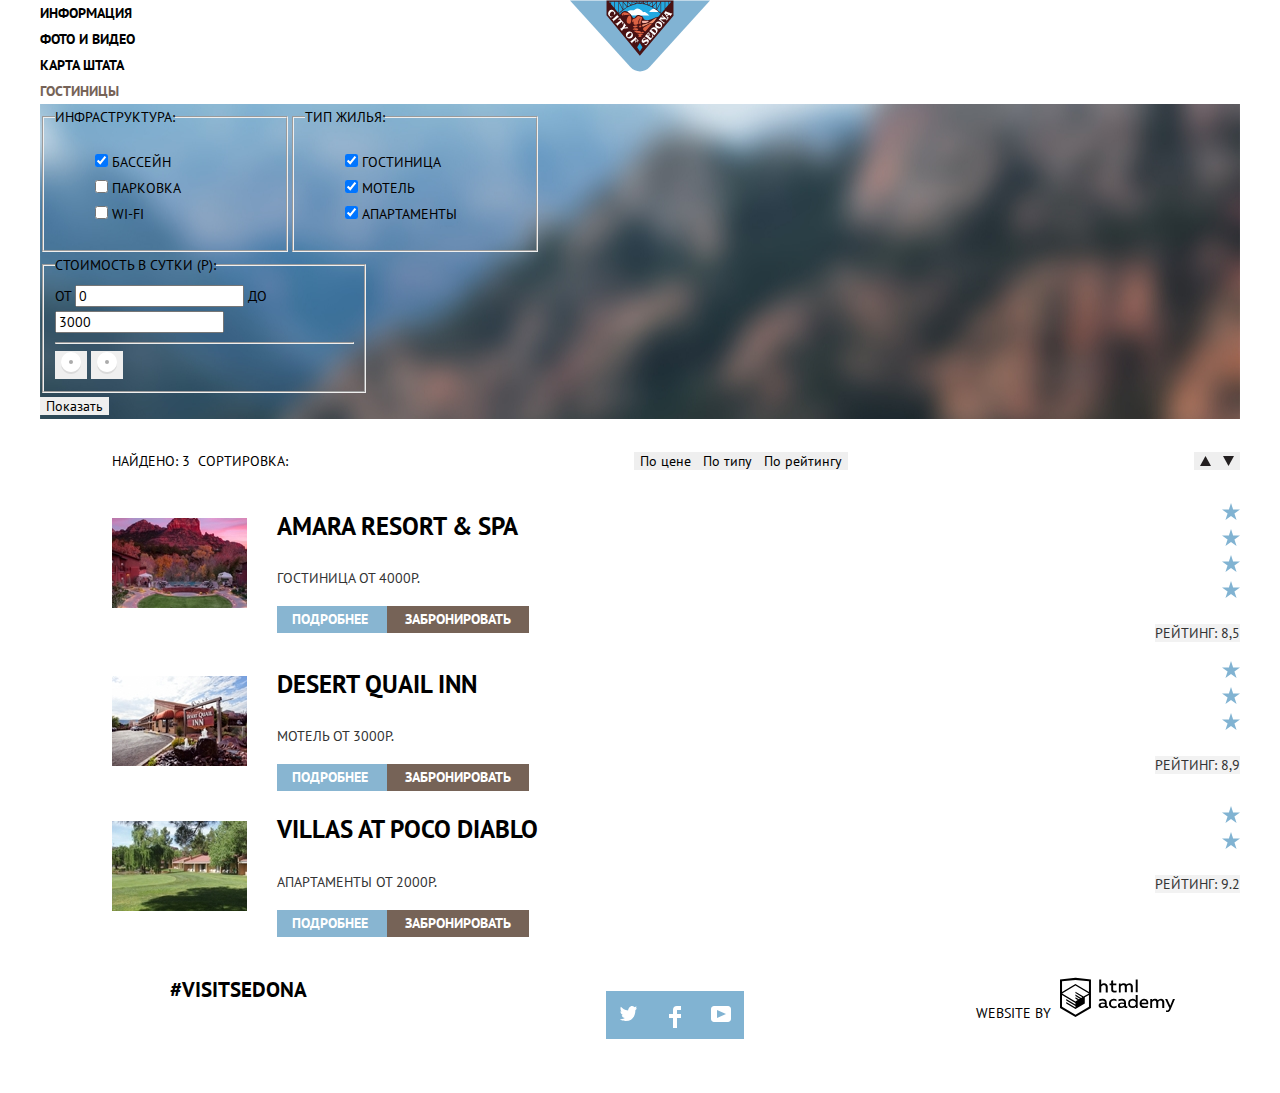
==== commit cc9a17d6: "Сетка -правки" ====
--- a/catalog.html
+++ b/catalog.html
@@ -28,68 +28,75 @@
             <h1 class="visually-hidden">Выбор жилья в Седоне</h1>
             <section class="hotel-filter">
                 <h2 class="visually-hidden">Фильтр поиска гостиницы</h2>
-                <form method="GET" action="#">
-                    <div class="infrastructure">
-                        <fieldset>
-                            <legend>Инфраструктура:</legend>
-                            <ul>
-                                <li>
-                                    <input type="checkbox" name="pool" id="filter-pool" checked>
-                                    <label for="filter-pool">Бассейн</label>
-                                </li>
-                                <li>
-                                    <input type="checkbox" name="parking" id="filter-parking">
-                                    <label for="filter-parking">Парковка</label>
-                                </li>
-                                <li>
-                                    <input type="checkbox" name="wifi" id="filter-wifi">
-                                    <label for="filter-wifi">Wi-Fi</label>
-                                </li>
-                            </ul>
-                        </fieldset>
-                    </div>
-                    <div class="type">
-                        <fieldset>
-                            <legend>Тип жилья:</legend>
-                            <ul>
-                                <li>
-                                    <input type="checkbox" name="hotel" id="filter-hotel" checked>
-                                    <label for="filter-hotel">Гостиница</label>
-                                </li>
-                                <li>
-                                    <input type="checkbox" name="motel" id="filter-motel" checked>
-                                    <label for="filter-motel">Мотель</label>
-                                </li>
-                                <li>
-                                    <input type="checkbox" name="apartments" id="filter-apartments" checked>
-                                    <label for="filter-apartments">Апартаменты</label>
-                                </li>
-                            </ul>
-                        </fieldset>
-                    </div>
-                    <div class="price">
-                        <fieldset>
-                            <legend>Cтоимость в сутки (Р):</legend>
-                            <div class="range-value">
-                                <label class="min-value">
+                <div class="filter-wrapper">
+                    <form method="GET" action="#">
+                        <div class="info-type">
+                            <div class="infrastructure">
+                                <fieldset>
+                                    <legend>Инфраструктура:</legend>
+                                    <ul>
+                                        <li>
+                                            <input type="checkbox" name="pool" id="filter-pool" checked>
+                                            <label for="filter-pool">Бассейн</label>
+                                        </li>
+                                        <li>
+                                            <input type="checkbox" name="parking" id="filter-parking">
+                                            <label for="filter-parking">Парковка</label>
+                                        </li>
+                                        <li>
+                                            <input type="checkbox" name="wifi" id="filter-wifi">
+                                            <label for="filter-wifi">Wi-Fi</label>
+                                        </li>
+                                    </ul>
+                                </fieldset>
+                            </div>
+                            <div class="type">
+                                <fieldset>
+                                    <legend>Тип жилья:</legend>
+                                    <ul>
+                                        <li>
+                                            <input type="checkbox" name="hotel" id="filter-hotel" checked>
+                                            <label for="filter-hotel">Гостиница</label>
+                                        </li>
+                                        <li>
+                                            <input type="checkbox" name="motel" id="filter-motel" checked>
+                                            <label for="filter-motel">Мотель</label>
+                                        </li>
+                                        <li>
+                                            <input type="checkbox" name="apartments" id="filter-apartments" checked>
+                                            <label for="filter-apartments">Апартаменты</label>
+                                        </li>
+                                    </ul>
+                                </fieldset>
+                            </div>
+                        </div>
+                        <div class="price-wrap">
+                            <div class="price">
+                                <fieldset>
+                                    <legend>Cтоимость в сутки (Р):</legend>
+                                    <div class="range-value">
+                                        <label class="min-value">
                                 от
                                 <input type="text" name="min-value" value="0">
                             </label>
-                                <label class="max-value">
+                                        <label class="max-value">
                                 до
                                 <input type="text" name="max-value" value="3000">
                             </label>
+                                    </div>
+                                    <div class="ranges">
+                                        <hr class="line">
+                                        <button type="button" class="min-range"><img src="img/filter-button.svg" alt="от 0 рублей"></button>
+                                        <button type="button" class="max-range"><img src="img/filter-button.svg" alt="до 3000рублей"></button>
+                                    </div>
+                                </fieldset>
+
+                                <button type="submit" class="filter-button">Показать</button>
                             </div>
-                            <div class="ranges">
-                                <hr class="line">
-                                <button type="button" class="min-range"><img src="img/filter-button.svg" alt="от 0 рублей"></button>
-                                <button type="button" class="max-range"><img src="img/filter-button.svg" alt="до 3000рублей"></button>
-                            </div>
-                        </fieldset>
-
-                        <button type="submit" class="filter-button">Показать</button>
-                    </div>
-                </form>
+
+                        </div>
+                    </form>
+                </div>
             </section>
             <section class="hotel-rezult">
                 <h2 class="visually-hidden">Результаты поиска</h2>
--- a/css/style.css
+++ b/css/style.css
@@ -47,6 +47,16 @@
     }
     /* Навигация */
     
+    .page-header-logo {
+        position: absolute;
+        top: 0;
+        left: 530px;
+        right: 530px;
+        margin: 0 auto;
+        width: 140px;
+        height: 72px;
+    }
+    
     .page-navigation {
         color: #000000;
         font-size: 14px;
@@ -81,12 +91,38 @@
     .main-navigation .current a {
         color: #766357;
     }
+    
+    .main-navigation {
+        margin: 0;
+        padding: 0;
+        list-style: none;
+        /* Для сетки */
+        display: block;
+        background-color: #ffffff;
+    }
+    
+    .page-banner {
+        background-color: #81b3d2;
+        background-image: url('../img/polygon.png'), url('../img/background_photo.jpg');
+        background-repeat: no-repeat;
+        background-position: bottom, top;
+        padding: 75px 0;
+        margin: 0 auto;
+        margin-bottom: 60px;
+        border-style: none;
+    }
+    
+    .page-banner-img img {
+        display: block;
+        margin: 0 auto;
+        text-align: center;
+    }
     /* Блок преимуществ */
     
     .advantages-title {
-        margin: 35px auto;
+        margin: 0 auto;
+        padding-top: 55px;
         width: 440px;
-        height: 48px;
         color: #000000;
         font-size: 21px;
         font-weight: 700;
@@ -97,6 +133,7 @@
     
     .advantages-text {
         margin: 0 auto;
+        padding-bottom: 56px;
         width: 489px;
         height: 13px;
         color: #333333;
@@ -108,6 +145,8 @@
     /* Поиск гостиницы */
     
     .search-hotel {
+        margin: 0 auto;
+        padding-top: 0;
         text-align: center;
     }
     
@@ -119,7 +158,7 @@
     }
     
     .searh-wrapper {
-        text-align: center;
+        margin: 60px auto;
         width: 568px;
         height: 481px;
     }
@@ -222,7 +261,6 @@
     
     .btn-plus:active,
     .btn-minus:active {
-        margin-block: 0;
         color: #81b3d2;
         outline: none;
         border: 0;
@@ -262,17 +300,6 @@
         opacity: 0.3;
     }
     
-    .search-map {
-        display: none;
-    }
-    /* Католог_фильтр */
-    
-    .hotel-filter,
-    .hotel-rezult {
-        /* display: none; */
-    }
-    /* Католог_гостиницы */
-    
     .hotel-title {
         width: 210px;
         color: #000000;
@@ -439,20 +466,6 @@
         fill: #bdbbbc;
     }
     
-    html,
-    body {
-        min-width: 1280px;
-        min-height: 2762px;
-    }
-    
-    body {
-        /* Для сетки */
-        /* background-image: url('/img/sedona-index.png'); */
-        background-color: #f2f2f2;
-        background-size: 1960px auto;
-        background-repeat: no-repeat;
-    }
-    
     .page-header {
         width: 1200px;
         margin: 0 auto;
@@ -461,58 +474,13 @@
         min-height: 72px;
     }
     
-    .page-navigation {
-        /* Для сетки */
-        min-height: 56px;
-    }
-    
-    .page-header-logo {
-        position: absolute;
-        top: 0;
-        left: 50%;
-        width: 140px;
-        height: 72px;
-        /* Для сетки */
-        /* display: block; */
-    }
-    
-    .main-navigation {
-        margin: 0;
-        padding: 0;
-        list-style: none;
-        /* Для сетки */
-        display: block;
-        background-color: #ffffff;
-    }
-    
-    .page-banner {
-        width: 1200px;
-        height: 509px;
-        background-color: #81b3d2;
-        background-image: url('/img/polygon.png'), url('/img/background_photo.jpg');
-        background-repeat: no-repeat;
-        background-position: bottom, top;
-        padding: 75px 0;
-        margin: 0 auto;
-        margin-bottom: 60px;
-        border-style: none;
-    }
-    
-    .page-banner-img img {
-        display: block;
-        margin: 0 auto;
-        width: 459px;
-        height: 353px;
-        text-align: center;
-    }
-    
     .advantage-first {
         display: flex;
         justify-content: flex-end;
-        justify-content: space-between;
-        margin-top: 86px;
-        text-align: center;
-        margin-bottom: 60px;
+        /* justify-content: space-between; */
+        padding-top: 86px;
+        padding-bottom: 60px;
+        text-align: center;
     }
     
     .advantage-first-text {
@@ -524,58 +492,61 @@
     .advantage-first-list {
         display: flex;
         justify-content: space-around;
+        text-align: center;
+        padding-left: 0;
     }
     
     .advantage-first-list li {
         list-style: none;
+        padding-left: 0;
     }
     
     .advantage-second {
         display: flex;
-        justify-content: space-between;
-        margin-top: 86px;
-        text-align: center;
+        justify-content: space-around;
+        text-align: center;
+        margin-top: 60px;
+    }
+    
+    .advantage-second-list {
+        display: flex;
+        justify-content: space-around;
+        text-align: center;
+        margin: 0;
+        padding-top: 45px;
+        padding-left: 0;
+        padding-bottom: 55px;
         background: #eeeeee;
     }
     
-    .advantage-second-list {
-        display: flex;
-        justify-content: space-around;
-    }
-    
-    .advantage-second-list {
-        width: 1200px;
-        min-height: 256px;
-        margin-top: 0px;
-        background-color: #eeeeee;
-    }
-    
     .advantage-second-list li {
         list-style: none;
-    }
-    
-    .advantage-second-item {
-        padding-top: 50px;
+        padding: 0;
     }
     
     .search-hotel {
-        margin: 57px auto;
-    }
-    
-    .searh-wrapper {
-        margin: 52px auto;
-    }
-    
-    .searh-map {
-        width: 1200px;
-        min-height: 594px;
-        background-image: url('/img/map.jpg') no-repeat;
+        position: relative;
+        margin: 0 auto;
+        padding: 12px 0;
+    }
+    
+    .search-wrapper {
+        margin: 0 auto;
+    }
+    
+    .search-modal {
+        display: inherit;
+    }
+    
+    .search-map {
+        margin: 0;
+        padding: 0;
     }
     
     .footer-wrapper {
         width: 1200px;
-        min-height: 120px;
-        margin: 0 auto;
+        margin: 0 auto;
+        padding: 40px 65px 40px 130px;
         background-color: #ffffff;
     }
     
@@ -591,44 +562,48 @@
     }
     
     .hotel-filter {
-        background-image: url('/img/filter_background.jpg');
+        background-image: url('../img/filter_background.jpg');
         background-position-x: center;
         background-position-y: 50%;
         background-size: initial;
-        background-repeat-x: no-repeat;
-        background-repeat-y: no-repeat;
+        background-repeat: no-repeat;
         background-color: rgb(202, 202, 202);
     }
     
-    .hotel-filter {
-        width: 1200px;
-        min-height: 215px;
-        box-sizing: border-box;
-    }
-    
-    .infrastructure,
+    .filter-wrapper {
+        display: flex;
+        flex-direction: row;
+        flex-wrap: nowrap;
+        justify-content: space-between;
+        flex-basis: 100%;
+    }
+    
+    .info-type {
+        display: flex;
+        justify-content: space-between;
+    }
+    
+    .price-wrap {
+        width: 328px;
+        align-items: center;
+    }
+    
+    .infrastructure {
+        width: 250px;
+    }
+    
     .type {
-        float: left;
         width: 250px;
-        box-sizing: border-box;
-    }
-    
-    .price {
-        float: right;
-        width: 450px;
-        text-align: center;
-        box-sizing: border-box;
+    }
+    
+    .filter-wrapper ul {
+        list-style: none;
     }
     
     .hotel-rezult {
-        width: 1200px;
-        min-height: 90px;
         margin: 0 auto;
         padding-top: 15px;
         padding-left: 72px;
-        ;
-        /* Для сетки */
-        background: wheat;
     }
     
     .found-text p {
@@ -638,8 +613,6 @@
     .found {
         display: flex;
         justify-content: space-between;
-        padding: 0;
-        margin: 0;
     }
     
     .found-list {
@@ -647,7 +620,7 @@
         justify-content: space-between;
     }
     
-    .found-list li {
+    .found-list ul {
         list-style: none;
     }
     
@@ -662,16 +635,23 @@
     
     .hotel-preview {
         display: flex;
-        /* Для сетки */
-        background: silver;
+        justify-content: space-between;
     }
     
     .img-wrap {
-        min-width: 210px;
-        min-height: 150px;
+        flex-shrink: 0;
+        margin-left: 72px;
+        margin-top: 30px;
+        margin-right: 30px;
     }
     
     .text-battons-wrap {
-        min-width: 810px;
-        min-height: 150px;
+        flex-grow: 1;
+        /* min-width: 810px; */
+    }
+    
+    .buttons {
+        display: flex;
+        justify-content: flex-start;
+        margin-top: 15px;
     }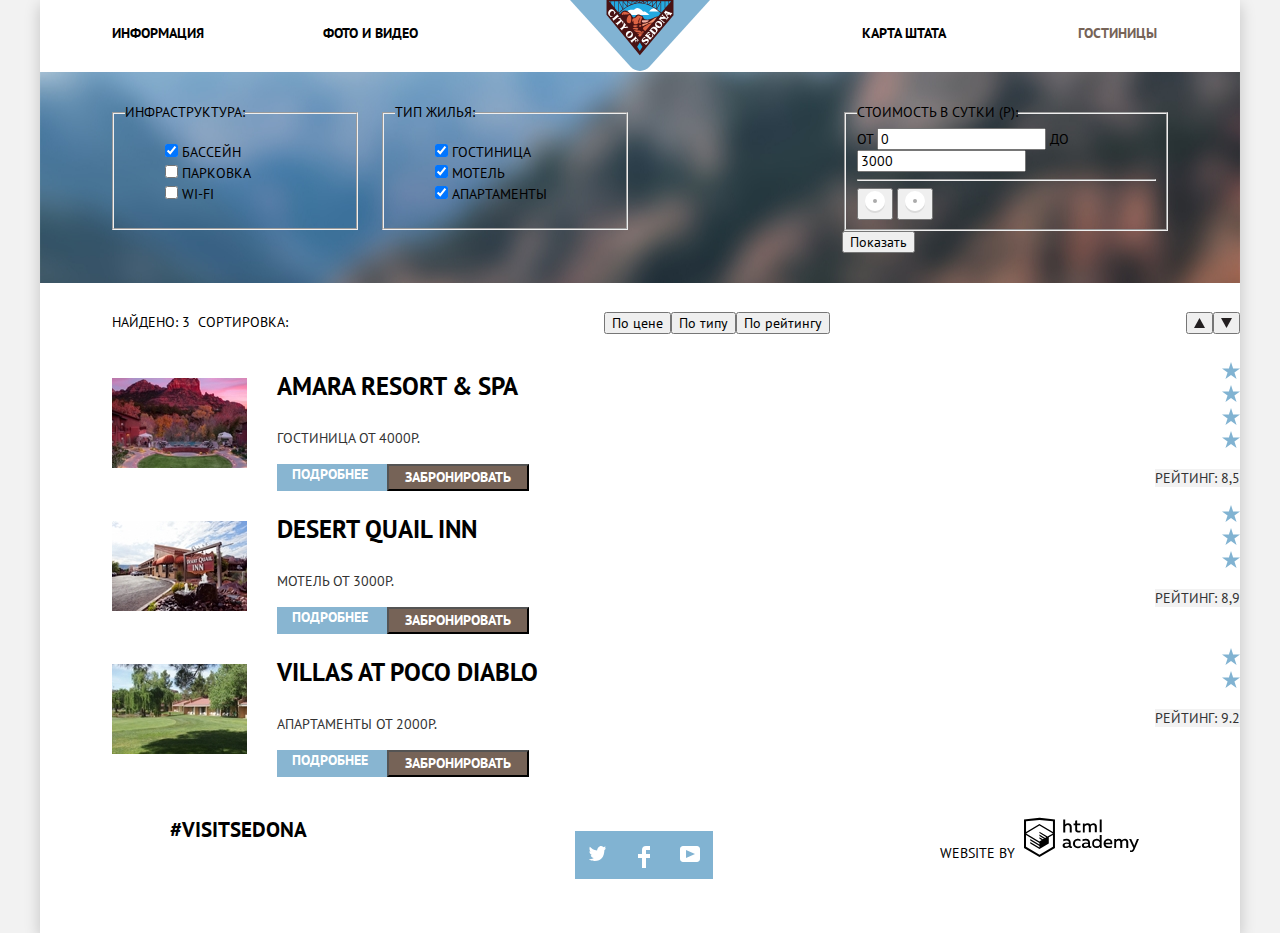
==== commit 2c56178e: "Правки-сетка" ====
--- a/catalog.html
+++ b/catalog.html
@@ -29,7 +29,7 @@
             <section class="hotel-filter">
                 <h2 class="visually-hidden">Фильтр поиска гостиницы</h2>
                 <div class="filter-wrapper">
-                    <form method="GET" action="#">
+                    <form method="GET" action="#" class="form-wrap">
                         <div class="info-type">
                             <div class="infrastructure">
                                 <fieldset>
--- a/css/style.css
+++ b/css/style.css
@@ -10,10 +10,10 @@
     
     body {
         margin: 0;
-        background-color: #ffffff;
+        background-color: #f2f2f2;
         font-family: "PT Sans", Arial, sans-serif;
         font-size: 14px;
-        line-height: 26px;
+        line-height: 21px;
         font-weight: 400;
         color: #000000;
         text-transform: uppercase;
@@ -21,6 +21,7 @@
     
     img {
         max-width: 100%;
+        height: auto;
         border-style: none;
     }
     
@@ -29,12 +30,14 @@
     }
     
     .wrapper {
+        position: relative;
         width: 1200px;
         margin: 0 auto;
         background-color: #ffffff;
-    }
-    
-    button {
+        box-shadow: 0 5px 15px 0 rgba(0, 1, 1, .2);
+    }
+    
+    .button {
         border: none;
     }
     
@@ -47,26 +50,48 @@
     }
     /* Навигация */
     
+    .page-header {
+        background-color: #ffffff;
+        color: #000000;
+        font-family: "PT Sans";
+        font-size: 14px;
+        font-weight: 700;
+        height: 56px;
+    }
+    
+    .page-navigation {
+        margin: 0;
+        padding-left: 6%;
+        padding-right: 6%;
+        font-size: 0;
+    }
+    
+    .main-navigation li {
+        display: inline-block;
+        vertical-align: middle;
+        width: 20%;
+        padding-top: 22px;
+        padding-bottom: 14px;
+        font-size: 14px;
+        line-height: 22px;
+        box-sizing: border-box;
+    }
+    
+    .main-navigation li:last-child {
+        text-align: right;
+    }
+    
+    .main-navigation li:nth-child(3) {
+        margin-left: 200px;
+        text-align: right;
+    }
+    
     .page-header-logo {
         position: absolute;
+        left: 50%;
         top: 0;
-        left: 530px;
-        right: 530px;
-        margin: 0 auto;
-        width: 140px;
-        height: 72px;
-    }
-    
-    .page-navigation {
-        color: #000000;
-        font-size: 14px;
-        font-weight: 700;
-        line-height: 26px;
-        text-transform: uppercase;
-    }
-    
-    .main-navigation {
-        list-style: none;
+        margin-left: -70px;
+        z-index: 10;
     }
     
     .main-navigation a {
@@ -115,65 +140,176 @@
     .page-banner-img img {
         display: block;
         margin: 0 auto;
-        text-align: center;
     }
     /* Блок преимуществ */
     
     .advantages-title {
-        margin: 0 auto;
-        padding-top: 55px;
+        margin: 40px auto;
+        /* padding-bottom: 55px; */
         width: 440px;
-        color: #000000;
-        font-size: 21px;
-        font-weight: 700;
-        line-height: 26px;
-        text-transform: uppercase;
+        text-align: center;
+        color: #000000;
+        font-size: 21px;
+        font-weight: 700;
+        line-height: 26px;
+        text-transform: uppercase;
+    }
+    
+    .advantages-text {
+        margin-top: 0 auto;
+        text-align: center;
         color: #333333;
-    }
-    
-    .advantages-text {
-        margin: 0 auto;
-        padding-bottom: 56px;
-        width: 489px;
-        height: 13px;
+        font-size: 14px;
+        font-weight: 400;
+        line-height: 26px;
+        text-transform: uppercase;
+    }
+    
+    .advantage-first {
+        display: flex;
+        margin: 56px auto;
+    }
+    
+    .advantage-first-text {
+        width: 400px;
+        height: 256px;
+        padding: 30px 60px;
+        background-color: #81b3d2;
+        text-align: center;
+        color: #ffffff;
+    }
+    
+    .advantage-first-text h3 {
+        font-size: 21px;
+        font-weight: 700;
+    }
+    
+    .advantage-first-text p {
+        font-size: 14px;
+        font-weight: 400;
+    }
+    
+    .advantage-second-list h3,
+    .advantage-first-list h3 {
+        font-size: 21px;
+        font-weight: 700;
+    }
+    
+    .advantage-second-list p,
+    .advantage-first-list p {
+        font-size: 14px;
+        font-weight: 400;
         color: #333333;
+    }
+    
+    .advantage-first-list {
+        display: flex;
+        justify-content: space-around;
+        text-align: center;
+        margin: 0 auto;
+        padding-left: 0;
+    }
+    
+    .advantage-first-list li {
+        width: 400px;
+        list-style: none;
+        padding-left: 0;
+    }
+    
+    .advantage-second {
+        display: flex;
+        justify-content: space-around;
+        text-align: center;
+        margin-top: 56px;
+        width: 1200px;
+        height: 260px;
+    }
+    
+    .advantage-second-list {
+        display: flex;
+        justify-content: space-around;
+        text-align: center;
+        margin: 0;
+        padding-top: 45px;
+        padding-left: 0;
+        padding-bottom: 55px;
+        background: #eeeeee;
+    }
+    
+    .advantage-second-list li {
+        width: 400px;
+        list-style: none;
+        padding: 0;
+    }
+    /* Поиск гостиницы */
+    
+    .search-hotel {
+        margin: 0 auto;
+        padding-top: 0;
+        text-align: center;
+    }
+    
+    .search-hotel-title {
+        margin: 0 auto;
+        color: #000000;
+        font-size: 30px;
+        font-weight: 700;
+        line-height: 36px;
+    }
+    
+    .search {
+        width: 568px;
+        margin: 0 auto;
+        padding: 50px 0 0;
+        text-align: center;
+    }
+    
+    .search p {
+        margin-top: 30px;
         font-size: 14px;
         font-weight: 400;
-        line-height: 26px;
-        text-transform: uppercase;
-    }
-    /* Поиск гостиницы */
-    
-    .search-hotel {
-        margin: 0 auto;
-        padding-top: 0;
-        text-align: center;
-    }
-    
-    .search-hotel-title {
-        color: #000000;
-        font-size: 30px;
-        font-weight: 700;
-        line-height: 36px;
-    }
-    
-    .searh-wrapper {
-        margin: 60px auto;
+        color: #333333;
+    }
+    
+    .btn-search {
+        position: relative;
+    }
+    
+    .searh-modal {
+        /* margin: 0 auto;
+        width: 568px; */
+        position: absolute;
         width: 568px;
-        height: 481px;
+        height: 395px;
+        left: 50%;
+        bottom: 80px;
+        margin-left: -284px;
+        padding: 55px;
+        box-sizing: border-box;
+        background-color: #ffffff;
+        box-shadow: 0 7px 15px 0 rgba(0, 1, 1, 0.15);
+        z-index: 5;
+        visibility: visible;
+        opacity: 1;
+    }
+    
+    .search-map {
+        display: block;
+        width: 100%;
+        height: 470px;
     }
     
     .btn-search {
-        font: inherit;
-        text-align: center;
         width: 568px;
-        height: 86px;
+        margin-top: 32px;
+        padding: 30px 0;
         background-color: #766357;
         color: #ffffff;
         font-size: 21px;
         font-weight: 700;
         line-height: 26px;
         text-transform: uppercase;
+        text-align: center;
     }
     
     .btn-search:hover {
@@ -186,12 +322,6 @@
     
     .btn-search:active span {
         opacity: 0.3;
-    }
-    
-    .form-search {
-        width: 568px;
-        height: 395px;
-        box-shadow: 0 7px 15px rgba(0, 1, 1, 0.15);
     }
     
     .form-fields label,
@@ -474,79 +604,15 @@
         min-height: 72px;
     }
     
-    .advantage-first {
-        display: flex;
-        justify-content: flex-end;
-        /* justify-content: space-between; */
-        padding-top: 86px;
-        padding-bottom: 60px;
-        text-align: center;
-    }
-    
-    .advantage-first-text {
-        width: 400px;
-        height: 260px;
-        background-color: #81b3d2;
-    }
-    
-    .advantage-first-list {
-        display: flex;
-        justify-content: space-around;
-        text-align: center;
-        padding-left: 0;
-    }
-    
-    .advantage-first-list li {
-        list-style: none;
-        padding-left: 0;
-    }
-    
-    .advantage-second {
-        display: flex;
-        justify-content: space-around;
-        text-align: center;
-        margin-top: 60px;
-    }
-    
-    .advantage-second-list {
-        display: flex;
-        justify-content: space-around;
-        text-align: center;
-        margin: 0;
-        padding-top: 45px;
-        padding-left: 0;
-        padding-bottom: 55px;
-        background: #eeeeee;
-    }
-    
-    .advantage-second-list li {
-        list-style: none;
-        padding: 0;
-    }
-    
-    .search-hotel {
-        position: relative;
-        margin: 0 auto;
-        padding: 12px 0;
-    }
-    
-    .search-wrapper {
-        margin: 0 auto;
-    }
-    
-    .search-modal {
-        display: inherit;
-    }
-    
-    .search-map {
-        margin: 0;
-        padding: 0;
+    .footer-page {
+        background-color: #ffffff;
+        opacity: 0.9;
     }
     
     .footer-wrapper {
         width: 1200px;
         margin: 0 auto;
-        padding: 40px 65px 40px 130px;
+        padding: 40px 101px 40px 130px;
         background-color: #ffffff;
     }
     
@@ -558,7 +624,8 @@
     .social-network {
         display: flex;
         justify-content: space-between;
-        width: 152px;
+        /* width: 152px; */
+        /* margin: 0 auto; */
     }
     
     .hotel-filter {
@@ -571,16 +638,17 @@
     }
     
     .filter-wrapper {
-        display: flex;
-        flex-direction: row;
-        flex-wrap: nowrap;
+        padding: 30px 70px;
+    }
+    
+    .form-wrap {
+        display: flex;
         justify-content: space-between;
-        flex-basis: 100%;
+        width: 100%;
     }
     
     .info-type {
         display: flex;
-        justify-content: space-between;
     }
     
     .price-wrap {
@@ -590,6 +658,7 @@
     
     .infrastructure {
         width: 250px;
+        margin-right: 20px;
     }
     
     .type {
@@ -618,6 +687,7 @@
     .found-list {
         display: flex;
         justify-content: space-between;
+        padding-left: 0;
     }
     
     .found-list ul {
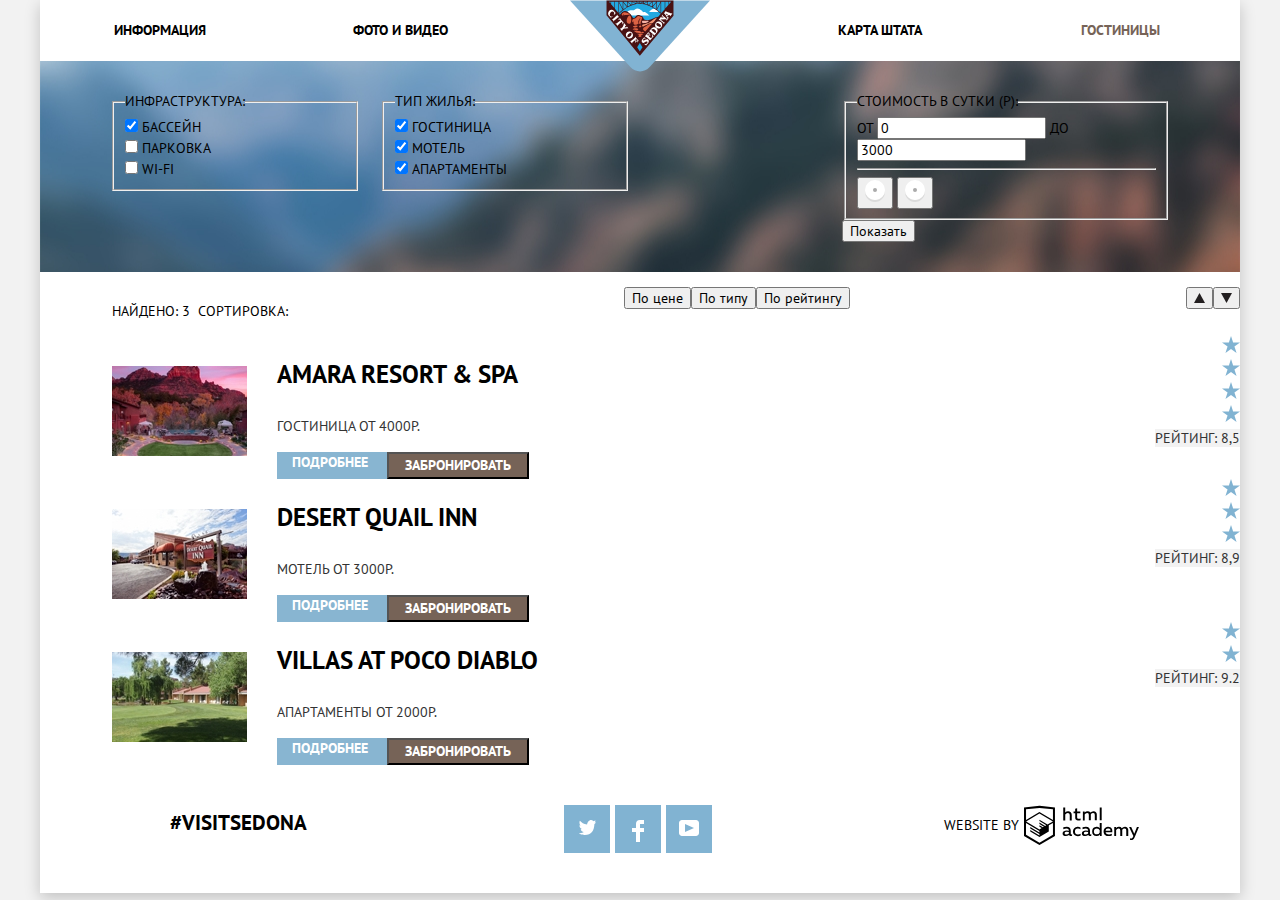
==== commit aeda893d: "Доделал главную страницу, форму не делал" ====
--- a/catalog.html
+++ b/catalog.html
@@ -212,23 +212,18 @@
             </section>
         </main>
         <footer class="footer-wrapper">
-            <div class="footer-hashtag">
-                <span>#VISITSEDONA</span>
-            </div>
-
-            <div class="social-network">
-                <ul class="social-network">
-                    <li>
-                        <a href="#" class="social-button"><img src="img/twitter.svg" width="17" height="15" alt="Мы в Твиттере"></a>
-                    </li>
-                    <li>
-                        <a href="#" class="social-button"><img src="img/fb-icon.svg" width="12" height="22" alt="Мы в Фейсбуке"></a>
-                    </li>
-                    <li>
-                        <a href="#" class="social-button"><img src="img/youtube.svg" width="20" height="16" alt="Мы в Ютубе"></a>
-                    </li>
-                </ul>
-            </div>
+            <span class="footer-hashtag">#VISITSEDONA</span>
+            <ul class="social-network">
+                <li>
+                    <a href="#" class="social-button"><img src="img/twitter.svg" width="17" height="15" alt="Мы в Твиттере"></a>
+                </li>
+                <li>
+                    <a href="#" class="social-button"><img src="img/fb-icon.svg" width="12" height="22" alt="Мы в Фейсбуке"></a>
+                </li>
+                <li>
+                    <a href="#" class="social-button"><img src="img/youtube.svg" width="20" height="16" alt="Мы в Ютубе"></a>
+                </li>
+            </ul>
             <div class="footer-copyright">
                 <span>WEBSITE BY</span>
                 <a href="https://htmlacademy.ru/intensive/htmlcss" target="_blank"><svg class="copyright-img" id="Layer_1" data-name="Layer 1" xmlns="http://www.w3.org/2000/svg" viewBox="0 0 108.08 36.85"><title>Логотип HTML-академии</title><path d="M44.61,26.88a2,2,0,0,0,.55-0.1v1.33a3.25,3.25,0,0,1-1.18.21,1.67,1.67,0,0,1-1.67-1,4.84,4.84,0,0,1-3.14,1.08c-1.51,0-2.91-.83-2.91-2.55,0-2.13,2-2.79,3.71-2.79a11.08,11.08,0,0,1,2.17.25v-0.3c0-1-.76-1.77-2.19-1.77a7.42,7.42,0,0,0-3,.64v-1.7a10.21,10.21,0,0,1,3.19-.55c2.36,0,3.81,1.12,3.81,3.65v3a0.54,0.54,0,0,0,.49.59h0.17Zm-6.44-1.13A1.35,1.35,0,0,0,39.63,27h0.11a3.39,3.39,0,0,0,2.41-1V24.58a9.72,9.72,0,0,0-1.81-.21c-1,0-2.16.33-2.16,1.38h0Zm12.36-6.11a5,5,0,0,1,2.57.64V22a4.08,4.08,0,0,0-2.3-.7,2.75,2.75,0,1,0,0,5.49,5,5,0,0,0,2.43-.64v1.71a6.27,6.27,0,0,1-2.76.57A4.21,4.21,0,0,1,46,24.51q0-.21,0-0.41a4.32,4.32,0,0,1,4.18-4.46h0.38Zm12.17,7.24a2,2,0,0,0,.55-0.1v1.33a3.25,3.25,0,0,1-1.18.21,1.67,1.67,0,0,1-1.67-1,4.84,4.84,0,0,1-3.14,1.08c-1.51,0-2.91-.83-2.91-2.55,0-2.13,2-2.79,3.71-2.79a11.08,11.08,0,0,1,2.17.25v-0.3c0-1-.76-1.77-2.19-1.77a7.42,7.42,0,0,0-3,.64v-1.7a10.21,10.21,0,0,1,3.19-.55c2.36,0,3.81,1.12,3.81,3.65v3a0.54,0.54,0,0,0,.49.59h0.17Zm-6.44-1.13A1.35,1.35,0,0,0,57.73,27h0.11a3.39,3.39,0,0,0,2.41-1V24.58a9.72,9.72,0,0,0-1.81-.21c-1.06,0-2.16.33-2.16,1.38h0ZM73,16V28.2H71.35V26.88a3.88,3.88,0,0,1-3.19,1.54,4.4,4.4,0,0,1,0-8.78,3.81,3.81,0,0,1,3,1.3V16H73Zm-4.53,5.22a2.76,2.76,0,1,0,0,5.52A2.86,2.86,0,0,0,71.15,25V23A2.91,2.91,0,0,0,68.49,21.27ZM79,19.64c3.31,0,4.46,2.68,3.92,5.09H76.7c0.21,1.5,1.67,2.11,3.19,2.11a6.11,6.11,0,0,0,2.64-.59v1.6a7.14,7.14,0,0,1-3,.57C77,28.42,74.78,27,74.78,24a4.18,4.18,0,0,1,4-4.39H79Zm0.09,1.54a2.28,2.28,0,0,0-2.44,2.1v0.06H81.3A2,2,0,0,0,79.13,21.18Zm5.73,7V19.87h1.65v1a3.81,3.81,0,0,1,2.78-1.27A2.86,2.86,0,0,1,91.89,21a4.12,4.12,0,0,1,2.91-1.33A3.06,3.06,0,0,1,98,23V28.2h-1.9V23.05a1.59,1.59,0,0,0-1.42-1.75H94.42a2.8,2.8,0,0,0-2.07,1.12V28.2h-1.9V23.05A1.59,1.59,0,0,0,89,21.31H88.8a3,3,0,0,0-2.21,1.29v5.63H84.86Zm21.31-8.33h1.9l-3.91,9.46c-0.9,2.17-2.09,2.86-3.35,2.86a4.76,4.76,0,0,1-1.1-.14V30.46a2.86,2.86,0,0,0,.85.12c0.9,0,1.58-.64,2.07-1.9l0.17-.42-4-8.4h2l2.86,6.29ZM38.73,1.46V6.22a3.81,3.81,0,0,1,2.7-1.14,3.25,3.25,0,0,1,3.44,3.4v5.15H43V8.72a1.81,1.81,0,0,0-1.61-2h-0.3a2.93,2.93,0,0,0-2.32,1.39v5.52h-1.9V1.46h1.9ZM49.94,2.31v3h3V6.91h-3v3.81c0,1.1.5,1.46,1.58,1.46a4.49,4.49,0,0,0,1.69-.33v1.6A6.8,6.8,0,0,1,51,13.8a2.55,2.55,0,0,1-2.86-2.74V6.89H46.58V5.26h1.5V2.74Zm5.4,11.31V5.28H57v1A3.81,3.81,0,0,1,59.77,5a2.86,2.86,0,0,1,2.6,1.33A4.12,4.12,0,0,1,65.28,5,3.06,3.06,0,0,1,68.44,8.4v5.21h-1.9V8.46a1.59,1.59,0,0,0-1.42-1.75H64.89a2.8,2.8,0,0,0-2.07,1.12v5.78h-1.9V8.46A1.59,1.59,0,0,0,59.5,6.71H59.27A3,3,0,0,0,57.06,8v5.63H55.34ZM71.17,1.45H73V13.6H71.17V1.45ZM14.71,0H14.55L0,1.54V28.21l14.55,8.66,14.55-8.66V1.54Zm12.5,27.1L14.55,34.64,1.9,27.12V16.18l12.59,7.5V25L5.86,19.9v1.31l8.68,5.21v1.39L5.87,22.65V24l8.68,5.21,8.75-5.24V18.31L27.2,16V27.12Zm0-12.53-3.48,2-1.6,1L14.51,13v1.31L21,18.23H21l-0.14.09-1,.54-5.37-3.2V17l4.24,2.52-1,.67-3.2-1.9v1.31l2.1,1.24L14.5,22.1,2,14.65,14.51,7.11Zm0-1.32L14.49,5.76,1.91,13.25v-10L14.56,1.92,27.21,3.25v10h0Z" transform="translate(0 -0.02)" /></svg></a>
--- a/css/style.css
+++ b/css/style.css
@@ -1,727 +1,788 @@
-    html {
-        box-sizing: border-box;
-    }
-    
-    *,
-    *::before,
-    *::after {
-        box-sizing: inherit;
-    }
-    
-    body {
-        margin: 0;
-        background-color: #f2f2f2;
-        font-family: "PT Sans", Arial, sans-serif;
-        font-size: 14px;
-        line-height: 21px;
-        font-weight: 400;
-        color: #000000;
-        text-transform: uppercase;
-    }
-    
-    img {
-        max-width: 100%;
-        height: auto;
-        border-style: none;
-    }
-    
-    a {
-        text-decoration: none;
-    }
-    
-    .wrapper {
-        position: relative;
-        width: 1200px;
-        margin: 0 auto;
-        background-color: #ffffff;
-        box-shadow: 0 5px 15px 0 rgba(0, 1, 1, .2);
-    }
-    
-    .button {
-        border: none;
-    }
-    
-    .visually-hidden {
-        position: absolute;
-        clip: rect(0 0 0 0);
-        width: 1px;
-        height: 1px;
-        margin: -1px;
-    }
-    /* Навигация */
-    
-    .page-header {
-        background-color: #ffffff;
-        color: #000000;
-        font-family: "PT Sans";
-        font-size: 14px;
-        font-weight: 700;
-        height: 56px;
-    }
-    
-    .page-navigation {
-        margin: 0;
-        padding-left: 6%;
-        padding-right: 6%;
-        font-size: 0;
-    }
-    
-    .main-navigation li {
-        display: inline-block;
-        vertical-align: middle;
-        width: 20%;
-        padding-top: 22px;
-        padding-bottom: 14px;
-        font-size: 14px;
-        line-height: 22px;
-        box-sizing: border-box;
-    }
-    
-    .main-navigation li:last-child {
-        text-align: right;
-    }
-    
-    .main-navigation li:nth-child(3) {
-        margin-left: 200px;
-        text-align: right;
-    }
-    
-    .page-header-logo {
-        position: absolute;
-        left: 50%;
-        top: 0;
-        margin-left: -70px;
-        z-index: 10;
-    }
-    
-    .main-navigation a {
-        color: #000000;
-        font-weight: 700;
-    }
-    
-    .main-navigation a:visited {
-        color: #000000;
-    }
-    
-    .main-navigation a:active {
-        color: #000000;
-        opacity: 0.3;
-        font-weight: 700;
-    }
-    
-    .main-navigation a:hover {
-        color: #81b3d2;
-    }
-    
-    .main-navigation .current a {
-        color: #766357;
-    }
-    
-    .main-navigation {
-        margin: 0;
-        padding: 0;
-        list-style: none;
-        /* Для сетки */
-        display: block;
-        background-color: #ffffff;
-    }
-    
-    .page-banner {
-        background-color: #81b3d2;
-        background-image: url('../img/polygon.png'), url('../img/background_photo.jpg');
-        background-repeat: no-repeat;
-        background-position: bottom, top;
-        padding: 75px 0;
-        margin: 0 auto;
-        margin-bottom: 60px;
-        border-style: none;
-    }
-    
-    .page-banner-img img {
-        display: block;
-        margin: 0 auto;
-    }
-    /* Блок преимуществ */
-    
-    .advantages-title {
-        margin: 40px auto;
-        /* padding-bottom: 55px; */
-        width: 440px;
-        text-align: center;
-        color: #000000;
-        font-size: 21px;
-        font-weight: 700;
-        line-height: 26px;
-        text-transform: uppercase;
-    }
-    
-    .advantages-text {
-        margin-top: 0 auto;
-        text-align: center;
-        color: #333333;
-        font-size: 14px;
-        font-weight: 400;
-        line-height: 26px;
-        text-transform: uppercase;
-    }
-    
-    .advantage-first {
-        display: flex;
-        margin: 56px auto;
-    }
-    
-    .advantage-first-text {
-        width: 400px;
-        height: 256px;
-        padding: 30px 60px;
-        background-color: #81b3d2;
-        text-align: center;
-        color: #ffffff;
-    }
-    
-    .advantage-first-text h3 {
-        font-size: 21px;
-        font-weight: 700;
-    }
-    
-    .advantage-first-text p {
-        font-size: 14px;
-        font-weight: 400;
-    }
-    
-    .advantage-second-list h3,
-    .advantage-first-list h3 {
-        font-size: 21px;
-        font-weight: 700;
-    }
-    
-    .advantage-second-list p,
-    .advantage-first-list p {
-        font-size: 14px;
-        font-weight: 400;
-        color: #333333;
-    }
-    
-    .advantage-first-list {
-        display: flex;
-        justify-content: space-around;
-        text-align: center;
-        margin: 0 auto;
-        padding-left: 0;
-    }
-    
-    .advantage-first-list li {
-        width: 400px;
-        list-style: none;
-        padding-left: 0;
-    }
-    
-    .advantage-second {
-        display: flex;
-        justify-content: space-around;
-        text-align: center;
-        margin-top: 56px;
-        width: 1200px;
-        height: 260px;
-    }
-    
-    .advantage-second-list {
-        display: flex;
-        justify-content: space-around;
-        text-align: center;
-        margin: 0;
-        padding-top: 45px;
-        padding-left: 0;
-        padding-bottom: 55px;
-        background: #eeeeee;
-    }
-    
-    .advantage-second-list li {
-        width: 400px;
-        list-style: none;
-        padding: 0;
-    }
-    /* Поиск гостиницы */
-    
-    .search-hotel {
-        margin: 0 auto;
-        padding-top: 0;
-        text-align: center;
-    }
-    
-    .search-hotel-title {
-        margin: 0 auto;
-        color: #000000;
-        font-size: 30px;
-        font-weight: 700;
-        line-height: 36px;
-    }
-    
-    .search {
-        width: 568px;
-        margin: 0 auto;
-        padding: 50px 0 0;
-        text-align: center;
-    }
-    
-    .search p {
-        margin-top: 30px;
-        font-size: 14px;
-        font-weight: 400;
-        color: #333333;
-    }
-    
-    .btn-search {
-        position: relative;
-    }
-    
-    .searh-modal {
-        /* margin: 0 auto;
-        width: 568px; */
-        position: absolute;
-        width: 568px;
-        height: 395px;
-        left: 50%;
-        bottom: 80px;
-        margin-left: -284px;
-        padding: 55px;
-        box-sizing: border-box;
-        background-color: #ffffff;
-        box-shadow: 0 7px 15px 0 rgba(0, 1, 1, 0.15);
-        z-index: 5;
-        visibility: visible;
-        opacity: 1;
-    }
-    
-    .search-map {
-        display: block;
-        width: 100%;
-        height: 470px;
-    }
-    
-    .btn-search {
-        width: 568px;
-        margin-top: 32px;
-        padding: 30px 0;
-        background-color: #766357;
-        color: #ffffff;
-        font-size: 21px;
-        font-weight: 700;
-        line-height: 26px;
-        text-transform: uppercase;
-        text-align: center;
-    }
-    
-    .btn-search:hover {
-        background-color: #604e43;
-    }
-    
-    .btn-search:active {
-        background-color: #503e33;
-    }
-    
-    .btn-search:active span {
-        opacity: 0.3;
-    }
-    
-    .form-fields label,
-    .form-folk label {
-        color: #000000;
-        font-family: "PT Sans";
-        font-size: 14px;
-        font-weight: 700;
-        line-height: 26px;
-        text-transform: uppercase;
-    }
-    
-    .form-fields input {
-        outline: none;
-        width: 346px;
-        height: 38px;
-        background-color: #f2f2f2;
-        font-family: "PT Sans";
-        color: #000000;
-        font-size: 14px;
-        font-weight: 700;
-        line-height: 26px;
-        text-transform: uppercase;
-        border: none;
-    }
-    
-    input:hover {
-        font: inherit;
-        background-color: #f2f2f2;
-    }
-    
-    input:focus {
-        font: inherit;
-        background-color: #ffffff;
-    }
-    
-    .calendar {
-        position: relative;
-        top: 5px;
-        left: -40px;
-        background-color: inherit;
-        background-image: url("img/calendar.svg");
-        width: 21px;
-        height: 22px;
-        border: none;
-        outline: none;
-        fill: #cacaca;
-    }
-    
-    .calendar:hover {
-        fill: #000000;
-    }
-    
-    .calendar:active {
-        fill: #81b3d2;
-    }
-    
-    .btn-plus,
-    .btn-minus {
-        width: 38px;
-        height: 38px;
-        outline: none;
-        background-color: #f2f2f2;
-        margin: 0;
-        font-size: 20px;
-    }
-    
-    .btn-plus:active,
-    .btn-minus:active {
-        color: #81b3d2;
-        outline: none;
-        border: 0;
-        background-color: #f2f2f2;
-        margin: 0;
-    }
-    
-    .adults input,
-    .children input {
-        width: 38px;
-        height: 38px;
-        outline: none;
-        border: none;
-        background-color: #f2f2f2;
-    }
-    
-    .btn-main {
-        width: 458px;
-        height: 58px;
-        background-color: #81b3d2;
-        color: #ffffff;
-        font-size: 21px;
-        font-weight: 700;
-        line-height: 26px;
-        text-transform: uppercase;
-    }
-    
-    .btn-main:hover {
-        background-color: #669ec0;
-    }
-    
-    .btn-main:active {
-        background-color: #5496bd;
-    }
-    
-    .btn-main:active span {
-        opacity: 0.3;
-    }
-    
-    .hotel-title {
-        width: 210px;
-        color: #000000;
-        font-size: 21px;
-        font-weight: 700;
-        line-height: 26px;
-        text-transform: uppercase;
-    }
-    
-    .hotel-title:hover {
-        width: 210px;
-        color: #81b3d2;
-        font-size: 21px;
-        font-weight: 700;
-        line-height: 26px;
-        text-transform: uppercase;
-    }
-    
-    .hotel-title:active {
-        width: 210px;
-        color: #b2b2b2;
-        font-size: 21px;
-        font-weight: 700;
-        line-height: 26px;
-        text-transform: uppercase;
-    }
-    
-    .hotel-preview span {
-        color: #333333;
-        font-size: 14px;
-        font-weight: 400;
-        line-height: 21px;
-        text-transform: uppercase;
-    }
-    
-    .hotel-amply {
-        display: block;
-        width: 110px;
-        height: 27px;
-        background-color: #88b5d1;
-    }
-    
-    .hotel-amply span {
-        padding-left: 15px;
-        color: #ffffff;
-        font-size: 14px;
-        font-weight: 700;
-        line-height: 21px;
-        text-transform: uppercase;
-    }
-    
-    .hotel-amply:hover {
-        background-color: #669ec0;
-        color: #ffffff;
-    }
-    
-    .hotel-amply:active {
-        background-color: #5496bd;
-    }
-    
-    .hotel-amply:active span {
-        opacity: 0.3;
-    }
-    
-    .hotel-btn {
-        width: 142px;
-        height: 27px;
-        background-color: #766357;
-        color: #ffffff;
-        font-size: 14px;
-        font-weight: 700;
-        line-height: 21px;
-        text-transform: uppercase;
-    }
-    
-    .hotel-btn:hover {
-        background-color: #604e43;
-        color: #ffffff;
-    }
-    
-    .hotel-btn:active {
-        background-color: #503e33;
-        color: #857870;
-    }
-    
-    .rating {
-        text-align: right;
-    }
-    
-    .rating ul {
-        list-style: none;
-    }
-    
-    .rating-value {
-        width: 110px;
-        height: 27px;
-        background-color: #f2f2f2;
-        color: #666666;
-        font-size: 14px;
-        font-weight: 400;
-        line-height: 21px;
-        text-transform: uppercase;
-    }
-    /* Footer */
-    
-    .footer-hashtag {
-        text-align: left;
-        color: #000000;
-        font-size: 21px;
-        font-weight: 700;
-        line-height: 26px;
-        text-transform: uppercase;
-    }
-    
-    .social-network {
-        text-align: center;
-    }
-    
-    .social-network li {
-        list-style: none;
-    }
-    
-    .social-button {
-        display: block;
-        box-sizing: content-box;
-        width: 46px;
-        height: 48px;
-        background-color: #81b3d2;
-    }
-    
-    .social-button img {
-        text-align: center;
-        padding-top: 15px;
-    }
-    
-    .social-button:hover {
-        background-color: #669ec0;
-    }
-    
-    .social-button:active {
-        background-color: #5496bd;
-    }
-    
-    .social-button:active img {
-        opacity: 0.3;
-    }
-    
-    .footer-copyright {
-        text-align: right;
-    }
-    
-    .copyright-img {
-        width: 115px;
-        height: 41px;
-        margin-left: 5px;
-        fill: #000000;
-    }
-    
-    .copyright-img:hover {
-        fill: #81b3d2;
-    }
-    
-    .copyright-img:active {
-        fill: #bdbbbc;
-    }
-    
-    .page-header {
-        width: 1200px;
-        margin: 0 auto;
-        margin-bottom: 0px;
-        /* Для сетки */
-        min-height: 72px;
-    }
-    
-    .footer-page {
-        background-color: #ffffff;
-        opacity: 0.9;
-    }
-    
-    .footer-wrapper {
-        width: 1200px;
-        margin: 0 auto;
-        padding: 40px 101px 40px 130px;
-        background-color: #ffffff;
-    }
-    
-    .footer-wrapper {
-        display: flex;
-        justify-content: space-between;
-    }
-    
-    .social-network {
-        display: flex;
-        justify-content: space-between;
-        /* width: 152px; */
-        /* margin: 0 auto; */
-    }
-    
-    .hotel-filter {
-        background-image: url('../img/filter_background.jpg');
-        background-position-x: center;
-        background-position-y: 50%;
-        background-size: initial;
-        background-repeat: no-repeat;
-        background-color: rgb(202, 202, 202);
-    }
-    
-    .filter-wrapper {
-        padding: 30px 70px;
-    }
-    
-    .form-wrap {
-        display: flex;
-        justify-content: space-between;
-        width: 100%;
-    }
-    
-    .info-type {
-        display: flex;
-    }
-    
-    .price-wrap {
-        width: 328px;
-        align-items: center;
-    }
-    
-    .infrastructure {
-        width: 250px;
-        margin-right: 20px;
-    }
-    
-    .type {
-        width: 250px;
-    }
-    
-    .filter-wrapper ul {
-        list-style: none;
-    }
-    
-    .hotel-rezult {
-        margin: 0 auto;
-        padding-top: 15px;
-        padding-left: 72px;
-    }
-    
-    .found-text p {
-        float: left;
-    }
-    
-    .found {
-        display: flex;
-        justify-content: space-between;
-    }
-    
-    .found-list {
-        display: flex;
-        justify-content: space-between;
-        padding-left: 0;
-    }
-    
-    .found-list ul {
-        list-style: none;
-    }
-    
-    .found-next {
-        display: flex;
-        justify-content: space-between;
-    }
-    
-    .found-next li {
-        list-style: none;
-    }
-    
-    .hotel-preview {
-        display: flex;
-        justify-content: space-between;
-    }
-    
-    .img-wrap {
-        flex-shrink: 0;
-        margin-left: 72px;
-        margin-top: 30px;
-        margin-right: 30px;
-    }
-    
-    .text-battons-wrap {
-        flex-grow: 1;
-        /* min-width: 810px; */
-    }
-    
-    .buttons {
-        display: flex;
-        justify-content: flex-start;
-        margin-top: 15px;
-    }+html {
+    box-sizing: border-box;
+}
+
+*,
+*::before,
+*::after {
+    box-sizing: inherit;
+}
+
+body {
+    margin: 0;
+    background-color: #f2f2f2;
+    font-family: "PT Sans", Arial, sans-serif;
+    font-size: 14px;
+    line-height: 21px;
+    font-weight: 400;
+    color: #000000;
+    text-transform: uppercase;
+}
+
+a {
+    text-decoration: none;
+}
+
+ul {
+    margin: 0;
+    padding: 0;
+    list-style: none;
+}
+
+.wrapper {
+    width: 1200px;
+    margin: 0 auto;
+    padding: 0;
+    background-color: #ffffff;
+    box-shadow: 0 5px 15px 0 rgba(0, 1, 1, .2);
+}
+
+.button {
+    border: none;
+}
+
+.visually-hidden {
+    position: absolute;
+    clip: rect(0 0 0 0);
+    width: 1px;
+    height: 1px;
+    margin: -1px;
+}
+
+
+/* Навигация */
+
+.page-header {
+    position: relative;
+    width: 1200px;
+    margin: 0;
+    padding: 0;
+    background-color: #ffffff;
+    color: #000000;
+    font-family: "PT Sans";
+    font-size: 14px;
+    font-weight: 700;
+    line-height: 21px;
+}
+
+.main-navigation {
+    display: flex;
+    justify-content: center;
+}
+
+.main-navigation li {
+    display: block;
+    width: 240px;
+    padding: 20px 0;
+    text-align: center;
+}
+
+.main-navigation li:nth-child(3) {
+    margin-left: 240px;
+}
+
+.page-header-logo {
+    position: absolute;
+    left: 50%;
+    top: 0;
+    margin-left: -70px;
+    z-index: 10;
+}
+
+.main-navigation a {
+    color: #000000;
+    font-weight: 700;
+}
+
+.main-navigation a:visited {
+    color: #000000;
+}
+
+.main-navigation a:active {
+    color: #000000;
+    opacity: 0.3;
+    font-weight: 700;
+}
+
+.main-navigation a:hover {
+    color: #81b3d2;
+}
+
+.main-navigation .current a {
+    color: #766357;
+}
+
+.page-banner {
+    width: 1200px;
+    height: 505px;
+    background-color: #81b3d2;
+    background-image: url('../img/polygon.png'), url('../img/background_photo.jpg');
+    background-repeat: no-repeat;
+    background-position: bottom, top;
+    padding: 60px 0;
+    margin: 0 auto;
+    margin-bottom: 60px;
+    border-style: none;
+}
+
+.page-banner-img img {
+    display: block;
+    margin: 0 auto;
+    margin-top: 5px;
+}
+
+
+/* Блок преимуществ */
+
+.advantages {
+    margin: 0 auto;
+}
+
+.advantages-title {
+    margin: 0 auto;
+    width: 440px;
+    text-align: center;
+    color: #000000;
+    font-size: 21px;
+    font-weight: 700;
+    line-height: 26px;
+    text-transform: uppercase;
+}
+
+.advantages-text {
+    padding-top: 20px;
+    text-align: center;
+    color: #333333;
+    font-size: 14px;
+    font-weight: 400;
+    text-transform: uppercase;
+}
+
+.advantage-first {
+    display: flex;
+    justify-content: space-between;
+    height: 100%;
+    margin: 0 auto;
+    margin-top: 56px;
+}
+
+.advantage-first-text {
+    display: flex;
+    flex-grow: 1;
+    flex-direction: column;
+    justify-content: flex-start;
+}
+
+.advantage-first-text {
+    margin-bottom: 5px;
+    background-color: #81b3d2;
+    text-align: center;
+    vertical-align: middle;
+    color: #ffffff;
+}
+
+.first-title {
+    margin-top: 45px;
+    font-size: 21px;
+    font-weight: 700;
+}
+
+.first-title span {
+    vertical-align: middle;
+}
+
+.first-description {
+    margin-top: 25px;
+    margin-bottom: 20px;
+    font-size: 14px;
+    font-weight: 400;
+}
+
+.advantage-first-list {
+    display: flex;
+    justify-content: space-around;
+    text-align: center;
+    margin: 56px auto;
+}
+
+.advantage-first-list li {
+    width: 400px;
+    list-style: none;
+    padding-left: 0;
+}
+
+.advantage-first-list h3 {
+    font-size: 21px;
+    font-weight: 700;
+}
+
+.advantage-first-list p {
+    font-size: 14px;
+    font-weight: 400;
+    color: #333333;
+}
+
+.advantage-second {
+    display: flex;
+    justify-content: flex-start;
+    margin-top: 70px;
+}
+
+.advantage-second-pic {
+    height: 100%;
+    margin: 0 auto;
+}
+
+.advantage-second-text {
+    display: flex;
+    flex-direction: column;
+    justify-content: flex-start;
+    text-align: center;
+    margin-bottom: 5px;
+}
+
+.advantage-second-text {
+    flex-grow: 1;
+}
+
+.advantage-second-text {
+    background-color: #81b3d2;
+    text-align: center;
+    vertical-align: middle;
+    color: #ffffff;
+    background-color: #81b3d2;
+    text-align: center;
+    vertical-align: middle;
+    color: #ffffff;
+}
+
+.second-title {
+    margin-top: 45px;
+    font-size: 21px;
+    font-weight: 700;
+}
+
+.second-title span {
+    padding-top: 45px;
+    padding-bottom: 45px;
+}
+
+.second-description {
+    margin-top: 25px;
+    margin-bottom: 20px;
+    font-size: 14px;
+    font-weight: 400;
+}
+
+.advantage-second-list {
+    display: flex;
+    justify-content: space-around;
+    text-align: center;
+    margin: 0 auto;
+    padding-left: 0;
+    padding-top: 15px;
+    padding-bottom: 40px;
+    background: #eeeeee;
+}
+
+.advantage-second-list li {
+    width: 400px;
+    list-style: none;
+    padding: 0;
+}
+
+.title-item {
+    line-height: 21px;
+    color: #000000;
+    font-family: "PT Sans";
+    font-size: 21px;
+}
+
+.description-item {
+    padding-top: 15px;
+    color: #333333;
+    font-family: "PT Sans";
+    font-size: 14px;
+    font-weight: 400;
+    line-height: 21px;
+}
+
+
+/* Поиск гостиницы */
+
+.search-hotel {
+    position: relative;
+    margin: 0 auto;
+    padding-top: 0;
+    text-align: center;
+}
+
+.search-hotel-title {
+    margin: 0 auto;
+    color: #000000;
+    font-size: 30px;
+    font-weight: 700;
+    line-height: 36px;
+}
+
+.search {
+    width: 568px;
+    margin: 0 auto;
+    padding: 50px 0 0;
+    text-align: center;
+}
+
+.search p {
+    margin-top: 30px;
+    font-size: 14px;
+    font-weight: 400;
+    color: #333333;
+}
+
+.btn-search {}
+
+.searh-modal {
+    /* margin: 0 auto;
+width: 568px; */
+    position: absolute;
+    width: 568px;
+    height: 395px;
+    left: 50%;
+    top: 100%;
+    margin-left: -284px;
+    padding: 55px;
+    box-sizing: border-box;
+    background-color: #ffffff;
+    box-shadow: 0 7px 15px 0 rgba(0, 1, 1, 0.15);
+    z-index: 5;
+    visibility: visible;
+    opacity: 1;
+}
+
+.search-map {
+    display: block;
+    width: 100%;
+    height: 470px;
+}
+
+.btn-search {
+    width: 568px;
+    margin-top: 32px;
+    padding: 30px 0;
+    background-color: #766357;
+    color: #ffffff;
+    font-size: 21px;
+    font-weight: 700;
+    line-height: 26px;
+    text-transform: uppercase;
+    text-align: center;
+}
+
+.btn-search:hover {
+    background-color: #604e43;
+}
+
+.btn-search:active {
+    background-color: #503e33;
+}
+
+.btn-search:active span {
+    opacity: 0.3;
+}
+
+.form-fields label,
+.form-folk label {
+    color: #000000;
+    font-family: "PT Sans";
+    font-size: 14px;
+    font-weight: 700;
+    line-height: 26px;
+    text-transform: uppercase;
+}
+
+.form-fields input {
+    outline: none;
+    width: 346px;
+    height: 38px;
+    background-color: #f2f2f2;
+    font-family: "PT Sans";
+    color: #000000;
+    font-size: 14px;
+    font-weight: 700;
+    line-height: 26px;
+    text-transform: uppercase;
+    border: none;
+}
+
+input:hover {
+    font: inherit;
+    background-color: #f2f2f2;
+}
+
+input:focus {
+    font: inherit;
+    background-color: #ffffff;
+}
+
+.calendar {
+    position: relative;
+    top: 5px;
+    left: -40px;
+    background-color: inherit;
+    background-image: url("img/calendar.svg");
+    width: 21px;
+    height: 22px;
+    border: none;
+    outline: none;
+    fill: #cacaca;
+}
+
+.calendar:hover {
+    fill: #000000;
+}
+
+.calendar:active {
+    fill: #81b3d2;
+}
+
+.btn-plus,
+.btn-minus {
+    width: 38px;
+    height: 38px;
+    outline: none;
+    background-color: #f2f2f2;
+    margin: 0;
+    font-size: 20px;
+}
+
+.btn-plus:active,
+.btn-minus:active {
+    color: #81b3d2;
+    outline: none;
+    border: 0;
+    background-color: #f2f2f2;
+    margin: 0;
+}
+
+.adults input,
+.children input {
+    width: 38px;
+    height: 38px;
+    outline: none;
+    border: none;
+    background-color: #f2f2f2;
+}
+
+.btn-main {
+    width: 458px;
+    height: 58px;
+    background-color: #81b3d2;
+    color: #ffffff;
+    font-size: 21px;
+    font-weight: 700;
+    line-height: 26px;
+    text-transform: uppercase;
+}
+
+.btn-main:hover {
+    background-color: #669ec0;
+}
+
+.btn-main:active {
+    background-color: #5496bd;
+}
+
+.btn-main:active span {
+    opacity: 0.3;
+}
+
+.hotel-title {
+    width: 210px;
+    color: #000000;
+    font-size: 21px;
+    font-weight: 700;
+    line-height: 26px;
+    text-transform: uppercase;
+}
+
+.hotel-title:hover {
+    width: 210px;
+    color: #81b3d2;
+    font-size: 21px;
+    font-weight: 700;
+    line-height: 26px;
+    text-transform: uppercase;
+}
+
+.hotel-title:active {
+    width: 210px;
+    color: #b2b2b2;
+    font-size: 21px;
+    font-weight: 700;
+    line-height: 26px;
+    text-transform: uppercase;
+}
+
+.hotel-preview span {
+    color: #333333;
+    font-size: 14px;
+    font-weight: 400;
+    line-height: 21px;
+    text-transform: uppercase;
+}
+
+.hotel-amply {
+    display: block;
+    width: 110px;
+    height: 27px;
+    background-color: #88b5d1;
+}
+
+.hotel-amply span {
+    padding-left: 15px;
+    color: #ffffff;
+    font-size: 14px;
+    font-weight: 700;
+    line-height: 21px;
+    text-transform: uppercase;
+}
+
+.hotel-amply:hover {
+    background-color: #669ec0;
+    color: #ffffff;
+}
+
+.hotel-amply:active {
+    background-color: #5496bd;
+}
+
+.hotel-amply:active span {
+    opacity: 0.3;
+}
+
+.hotel-btn {
+    width: 142px;
+    height: 27px;
+    background-color: #766357;
+    color: #ffffff;
+    font-size: 14px;
+    font-weight: 700;
+    line-height: 21px;
+    text-transform: uppercase;
+}
+
+.hotel-btn:hover {
+    background-color: #604e43;
+    color: #ffffff;
+}
+
+.hotel-btn:active {
+    background-color: #503e33;
+    color: #857870;
+}
+
+.rating {
+    text-align: right;
+}
+
+.rating ul {
+    list-style: none;
+}
+
+.rating-value {
+    width: 110px;
+    height: 27px;
+    background-color: #f2f2f2;
+    color: #666666;
+    font-size: 14px;
+    font-weight: 400;
+    line-height: 21px;
+    text-transform: uppercase;
+}
+
+
+/* Footer */
+
+.footer-page {
+    background-color: #ffffff;
+    opacity: 0.9;
+}
+
+.footer-wrapper {
+    width: 1200px;
+    margin: 0 auto;
+    padding: 40px 101px 40px 130px;
+}
+
+.footer-wrapper {
+    display: flex;
+    justify-content: space-between;
+}
+
+.footer-hashtag {
+    padding-top: 5px;
+    text-align: left;
+    color: #000000;
+    font-size: 21px;
+    font-weight: 700;
+    line-height: 26px;
+    text-transform: uppercase;
+}
+
+.social-network {
+    display: flex;
+    justify-content: space-between;
+    text-align: center;
+    padding-left: 20px;
+}
+
+.social-network li {
+    list-style: none;
+}
+
+.social-button {
+    display: block;
+    box-sizing: content-box;
+    margin-left: 5px;
+    width: 46px;
+    height: 48px;
+    background-color: #81b3d2;
+}
+
+.social-button img {
+    text-align: center;
+    padding-top: 15px;
+}
+
+.social-button:hover {
+    background-color: #669ec0;
+}
+
+.social-button:active {
+    background-color: #5496bd;
+}
+
+.social-button:active img {
+    opacity: 0.3;
+}
+
+.footer-copyright {
+    display: flex;
+    justify-content: flex-start;
+}
+
+.copyright-img {
+    width: 115px;
+    height: 41px;
+    margin-left: 5px;
+    fill: #000000;
+}
+
+.footer-copyright span {
+    padding-top: 10px;
+}
+
+.copyright-img:hover {
+    fill: #81b3d2;
+}
+
+.copyright-img:active {
+    fill: #bdbbbc;
+}
+
+.hotel-filter {
+    background-image: url('../img/filter_background.jpg');
+    background-position-x: center;
+    background-position-y: 50%;
+    background-size: initial;
+    background-repeat: no-repeat;
+    background-color: rgb(202, 202, 202);
+}
+
+.filter-wrapper {
+    padding: 30px 70px;
+}
+
+.form-wrap {
+    display: flex;
+    justify-content: space-between;
+    width: 100%;
+}
+
+.info-type {
+    display: flex;
+}
+
+.price-wrap {
+    width: 328px;
+    align-items: center;
+}
+
+.infrastructure {
+    width: 250px;
+    margin-right: 20px;
+}
+
+.type {
+    width: 250px;
+}
+
+.filter-wrapper ul {
+    list-style: none;
+}
+
+.hotel-rezult {
+    margin: 0 auto;
+    padding-top: 15px;
+    padding-left: 72px;
+}
+
+.found-text p {
+    float: left;
+}
+
+.found {
+    display: flex;
+    justify-content: space-between;
+}
+
+.found-list {
+    display: flex;
+    justify-content: space-between;
+}
+
+.found-list ul {
+    list-style: none;
+}
+
+.found-next {
+    display: flex;
+    justify-content: space-between;
+}
+
+.found-next li {
+    list-style: none;
+}
+
+.hotel-preview {
+    display: flex;
+    justify-content: space-between;
+}
+
+.img-wrap {
+    flex-shrink: 0;
+    margin-left: 72px;
+    margin-top: 30px;
+    margin-right: 30px;
+}
+
+.text-battons-wrap {
+    flex-grow: 1;
+    /* min-width: 810px; */
+}
+
+.buttons {
+    display: flex;
+    justify-content: flex-start;
+    margin-top: 15px;
+}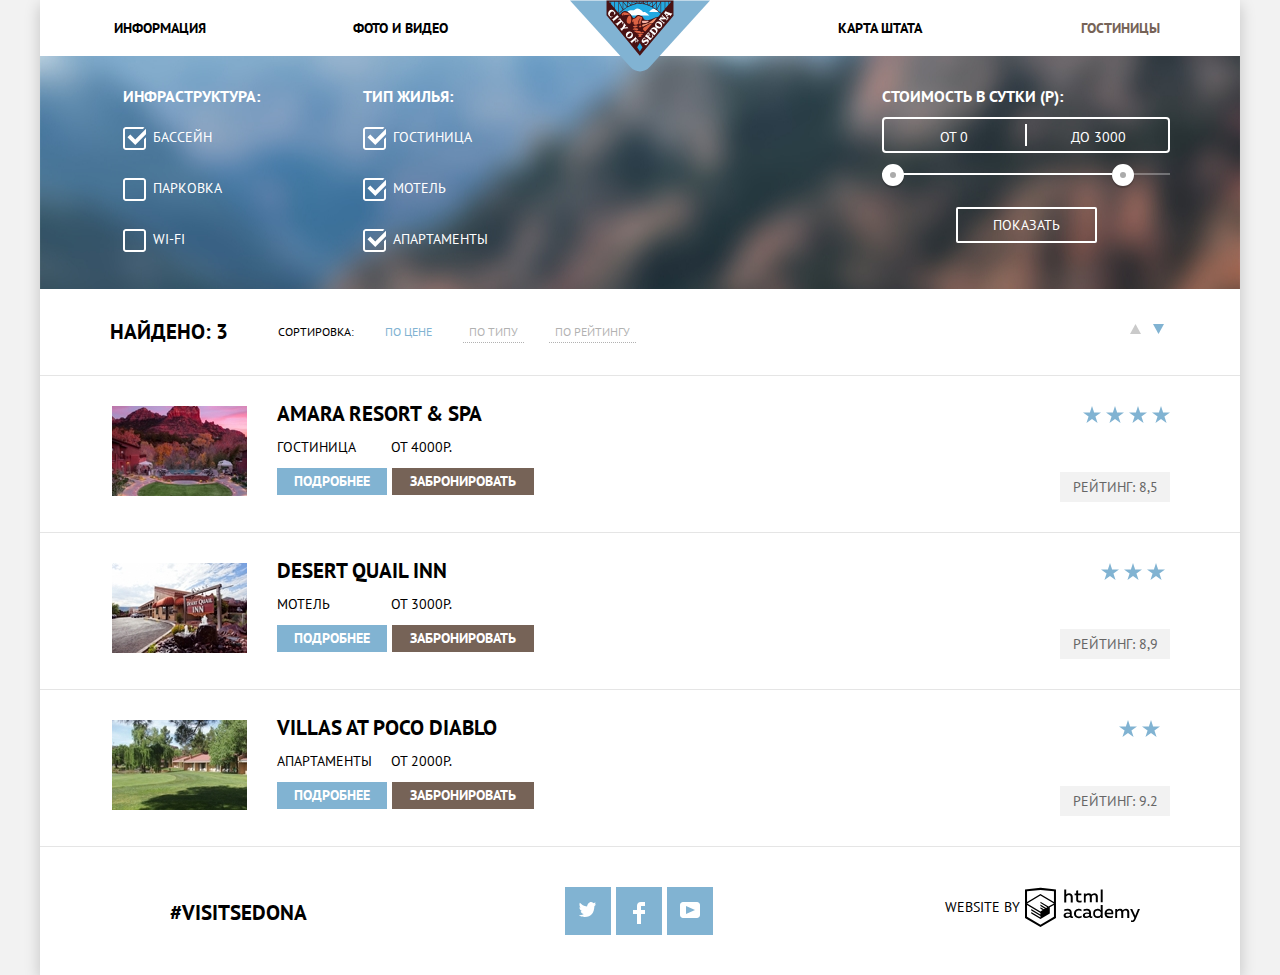
==== commit c0484498: "Финал" ====
--- a/catalog.html
+++ b/catalog.html
@@ -71,28 +71,28 @@
                             </div>
                         </div>
                         <div class="price-wrap">
-                            <div class="price">
-                                <fieldset>
-                                    <legend>Cтоимость в сутки (Р):</legend>
-                                    <div class="range-value">
-                                        <label class="min-value">
-                                от
-                                <input type="text" name="min-value" value="0">
+                            <fieldset class="price">
+                                <legend>Cтоимость в сутки (Р):</legend>
+                                <div class="range-value">
+                                    <label class="min-value">
+                                <input type="text" name="min-value" value="от 0">
                             </label>
-                                        <label class="max-value">
-                                до
-                                <input type="text" name="max-value" value="3000">
+                                    <label class="max-value">
+                                <input type="text" name="max-value" value="до 3000">
                             </label>
+                                </div>
+                                <div class="ranges">
+                                    <div class="scale">
+                                        <div class="bar"></div>
                                     </div>
-                                    <div class="ranges">
-                                        <hr class="line">
-                                        <button type="button" class="min-range"><img src="img/filter-button.svg" alt="от 0 рублей"></button>
-                                        <button type="button" class="max-range"><img src="img/filter-button.svg" alt="до 3000рублей"></button>
-                                    </div>
-                                </fieldset>
-
-                                <button type="submit" class="filter-button">Показать</button>
-                            </div>
+                                    <div class="range-toggle range-toggle-min"></div>
+                                    <div class="range-toggle range-toggle-max"></div>
+
+                                </div>
+                            </fieldset>
+
+                            <button type="submit" class="filter-btn">Показать</button>
+
 
                         </div>
                     </form>
@@ -102,23 +102,23 @@
                 <h2 class="visually-hidden">Результаты поиска</h2>
                 <div class="found">
                     <div class="found-text">
-                        <p class="sorting"><span>Найдено: 3</span>&nbsp;&nbsp;Сортировка:</p>
+                        <span class="found-title">Найдено: 3</span>
                     </div>
                     <div class="found-list">
                         <ul class="found-list">
+                            <li class="found-sorting">Сортировка:</li>
                             <li><button type="button" class="active">По цене</button></li>
                             <li><button type="button">По типу</button></li>
                             <li><button type="button">По рейтингу</button></li>
                         </ul>
                     </div>
-
                     <div class="found-next">
                         <ul class="found-next">
                             <li>
-                                <button type="button" class="active"><img src="img/icon-up-dir.svg" alt="Выше"></button>
+                                <button type="button" class="up"><svg xmlns="http://www.w3.org/2000/svg" class="up" width="11" height="10" viewBox="0 0 11 10"><path fill="#cacaca" d="M5.5 0L0 10h11z"/></svg></button>
                             </li>
                             <li>
-                                <button type="button"><img src="img/icon-down-dir.svg" alt="Ниже"></button>
+                                <button type="button" class="up"><svg xmlns="http://www.w3.org/2000/svg" class="up" width="11" height="10" viewBox="0 0 11 10"><path fill="#81b3d2" d="M5.5 10L0 0h11"/></svg></button>
                             </li>
                         </ul>
                     </div>
@@ -146,7 +146,7 @@
                         </div>
                     </div>
                     <div class="rating">
-                        <ul>
+                        <ul class="rating-item">
                             <li class="star"><img src="img/star.svg" width="18" height="17" alt=""></li>
                             <li class="star"><img src="img/star.svg" alt=""></li>
                             <li class="star"><img src="img/star.svg" alt=""></li>
@@ -162,18 +162,21 @@
                         </a>
                     </div>
                     <div class="text-battons-wrap">
-                        <a href="#" class="hotel-title">
-                            <h3>Desert Quail Inn</h3>
-                        </a>
-                        <span>Мотель</span>
-                        <span>от 3000р.</span>
+                        <div class="hotel-text">
+                            <a href="#" class="hotel-title">
+                                <h3>Desert Quail Inn</h3>
+                            </a>
+                            <span>Мотель</span>
+                            <span>от 3000р.</span>
+                        </div>
                         <div class="buttons">
-                            <a href="#" class="hotel-amply"><span>Подробнее</span></a>
+                            <a href="#" class="hotel-amply">
+                                <span>Подробнее</span></a>
                             <button type="button" class="hotel-btn">Забронировать</button>
                         </div>
                     </div>
                     <div class="rating">
-                        <ul>
+                        <ul class="rating-item">
                             <li class="star"><img src="img/star.svg" width="18" height="17" alt=""></li>
                             <li class="star"><img src="img/star.svg" alt=""></li>
                             <li class="star"><img src="img/star.svg" alt=""></li>
@@ -189,18 +192,20 @@
                         </a>
                     </div>
                     <div class="text-battons-wrap">
-                        <a href="#" class="hotel-title">
-                            <h3>Villas at Poco Diablo</h3>
-                        </a>
-                        <span>Апартаменты</span>
-                        <span>от 2000р.</span>
+                        <div class="hotel-text">
+                            <a href="#" class="hotel-title">
+                                <h3>Villas at Poco Diablo</h3>
+                            </a>
+                            <span>Апартаменты</span>
+                            <span>от 2000р.</span>
+                        </div>
                         <div class="buttons">
                             <a href="#" class="hotel-amply"><span>Подробнее</span></a>
                             <button type="button" class="hotel-btn">Забронировать</button>
                         </div>
                     </div>
                     <div class="rating">
-                        <ul>
+                        <ul class="rating-item">
                             <li class="star"><img src="img/star.svg" width="18" height="17" alt=""></li>
                             <li class="star"><img src="img/star.svg" alt=""></li>
                             <li class="star"></li>
--- a/css/style.css
+++ b/css/style.css
@@ -1,10 +1,12 @@
 html {
+    -webkit-box-sizing: border-box;
     box-sizing: border-box;
 }
 
 *,
 *::before,
 *::after {
+    -webkit-box-sizing: inherit;
     box-sizing: inherit;
 }
 
@@ -32,8 +34,8 @@
 .wrapper {
     width: 1200px;
     margin: 0 auto;
-    padding: 0;
     background-color: #ffffff;
+    -webkit-box-shadow: 0 5px 15px 0 rgba(0, 1, 1, .2);
     box-shadow: 0 5px 15px 0 rgba(0, 1, 1, .2);
 }
 
@@ -49,31 +51,22 @@
     margin: -1px;
 }
 
-
-/* Навигация */
-
 .page-header {
     position: relative;
-    width: 1200px;
-    margin: 0;
-    padding: 0;
     background-color: #ffffff;
-    color: #000000;
-    font-family: "PT Sans";
-    font-size: 14px;
-    font-weight: 700;
-    line-height: 21px;
+    border-style: none;
 }
 
 .main-navigation {
-    display: flex;
-    justify-content: center;
+    display: -webkit-box;
+    display: -ms-flexbox;
+    display: flex;
 }
 
 .main-navigation li {
     display: block;
     width: 240px;
-    padding: 20px 0;
+    padding: 15px 0;
     text-align: center;
 }
 
@@ -92,6 +85,7 @@
 .main-navigation a {
     color: #000000;
     font-weight: 700;
+    line-height: 26px;
 }
 
 .main-navigation a:visited {
@@ -113,26 +107,19 @@
 }
 
 .page-banner {
-    width: 1200px;
-    height: 505px;
     background-color: #81b3d2;
     background-image: url('../img/polygon.png'), url('../img/background_photo.jpg');
     background-repeat: no-repeat;
     background-position: bottom, top;
-    padding: 60px 0;
+    padding: 75px 0 80px 0;
+    margin-bottom: 65px;
+    border-style: none;
+}
+
+.page-banner-img img {
+    display: block;
     margin: 0 auto;
-    margin-bottom: 60px;
-    border-style: none;
-}
-
-.page-banner-img img {
-    display: block;
-    margin: 0 auto;
-    margin-top: 5px;
-}
-
-
-/* Блок преимуществ */
+}
 
 .advantages {
     margin: 0 auto;
@@ -140,6 +127,7 @@
 
 .advantages-title {
     margin: 0 auto;
+    padding: 0;
     width: 440px;
     text-align: center;
     color: #000000;
@@ -150,7 +138,8 @@
 }
 
 .advantages-text {
-    padding-top: 20px;
+    margin-top: 30px;
+    margin-bottom: 50px;
     text-align: center;
     color: #333333;
     font-size: 14px;
@@ -158,148 +147,141 @@
     text-transform: uppercase;
 }
 
-.advantage-first {
-    display: flex;
-    justify-content: space-between;
-    height: 100%;
-    margin: 0 auto;
-    margin-top: 56px;
-}
-
-.advantage-first-text {
-    display: flex;
+.advantage {
+    display: -webkit-box;
+    display: -ms-flexbox;
+    display: flex;
+}
+
+.advantage-text {
+    display: -webkit-box;
+    display: -ms-flexbox;
+    display: flex;
+    -webkit-box-flex: 1;
+    -ms-flex-positive: 1;
     flex-grow: 1;
+    -webkit-box-orient: vertical;
+    -webkit-box-direction: normal;
+    -ms-flex-direction: column;
     flex-direction: column;
-    justify-content: flex-start;
-}
-
-.advantage-first-text {
-    margin-bottom: 5px;
+    -webkit-box-pack: justify;
+    -ms-flex-pack: justify;
+    justify-content: space-between;
+}
+
+.advantage-text {
+    margin: 0;
+    padding: 0;
     background-color: #81b3d2;
     text-align: center;
-    vertical-align: middle;
     color: #ffffff;
 }
 
-.first-title {
-    margin-top: 45px;
+.advantage-title {
+    margin-top: 50px;
     font-size: 21px;
     font-weight: 700;
 }
 
-.first-title span {
-    vertical-align: middle;
-}
-
-.first-description {
-    margin-top: 25px;
-    margin-bottom: 20px;
+.advantage-description {
+    margin-bottom: 55px;
     font-size: 14px;
     font-weight: 400;
 }
 
-.advantage-first-list {
-    display: flex;
-    justify-content: space-around;
-    text-align: center;
-    margin: 56px auto;
-}
-
-.advantage-first-list li {
+.advantage-list {
+    display: -webkit-box;
+    display: -ms-flexbox;
+    display: flex;
+    -webkit-box-pack: justify;
+    -ms-flex-pack: justify;
+    justify-content: space-between;
+    text-align: center;
+    margin: 60px 65px 80px 72px;
+}
+
+.advantage-list-item img {
+    display: block;
+    margin-left: auto;
+    margin-right: auto;
+}
+
+.advantage-list-item li {
     width: 400px;
     list-style: none;
-    padding-left: 0;
-}
-
-.advantage-first-list h3 {
+}
+
+.advantage-list h3 {
+    margin: 0;
+    padding: 0;
+    margin-top: 30px;
     font-size: 21px;
     font-weight: 700;
 }
 
-.advantage-first-list p {
+.advantage-list p {
+    margin: 0;
+    padding: 0;
+    margin-top: 25px;
     font-size: 14px;
     font-weight: 400;
     color: #333333;
 }
 
-.advantage-second {
-    display: flex;
-    justify-content: flex-start;
-    margin-top: 70px;
-}
-
-.advantage-second-pic {
-    height: 100%;
-    margin: 0 auto;
-}
-
-.advantage-second-text {
-    display: flex;
+.advantage-list img {
+    display: block;
+    width: 75px;
+    height: 70px;
+}
+
+.advantage-second img {
+    display: block;
+}
+
+.advantage-second-list {
+    display: -webkit-box;
+    display: -ms-flexbox;
+    display: flex;
+    -webkit-box-pack: justify;
+    -ms-flex-pack: justify;
+    justify-content: space-between;
+    background: #eeeeee;
+}
+
+.advantage-second-item {
+    width: 400px;
+    display: -webkit-box;
+    display: -ms-flexbox;
+    display: flex;
+    -webkit-box-orient: vertical;
+    -webkit-box-direction: normal;
+    -ms-flex-direction: column;
     flex-direction: column;
-    justify-content: flex-start;
-    text-align: center;
-    margin-bottom: 5px;
-}
-
-.advantage-second-text {
-    flex-grow: 1;
-}
-
-.advantage-second-text {
-    background-color: #81b3d2;
-    text-align: center;
-    vertical-align: middle;
-    color: #ffffff;
-    background-color: #81b3d2;
-    text-align: center;
-    vertical-align: middle;
-    color: #ffffff;
-}
-
-.second-title {
-    margin-top: 45px;
-    font-size: 21px;
-    font-weight: 700;
-}
-
-.second-title span {
-    padding-top: 45px;
-    padding-bottom: 45px;
-}
-
-.second-description {
-    margin-top: 25px;
-    margin-bottom: 20px;
-    font-size: 14px;
-    font-weight: 400;
-}
-
-.advantage-second-list {
-    display: flex;
-    justify-content: space-around;
-    text-align: center;
-    margin: 0 auto;
-    padding-left: 0;
-    padding-top: 15px;
-    padding-bottom: 40px;
-    background: #eeeeee;
-}
-
-.advantage-second-list li {
-    width: 400px;
-    list-style: none;
-    padding: 0;
+    -webkit-box-align: center;
+    -ms-flex-align: center;
+    align-items: center;
+    padding: 50px;
+    padding-bottom: 65px;
 }
 
 .title-item {
-    line-height: 21px;
+    margin: 0;
+    padding: 0;
+    text-align: center;
     color: #000000;
     font-family: "PT Sans";
     font-size: 21px;
 }
 
-.description-item {
-    padding-top: 15px;
+.advantage-second-item span {
+    margin: 0;
+    padding: 20px 0;
+}
+
+.advantage-second-item p {
+    margin: 0;
+    padding: 0;
+    text-align: center;
     color: #333333;
     font-family: "PT Sans";
     font-size: 14px;
@@ -307,52 +289,680 @@
     line-height: 21px;
 }
 
-
-/* Поиск гостиницы */
-
 .search-hotel {
     position: relative;
     margin: 0 auto;
-    padding-top: 0;
     text-align: center;
 }
 
 .search-hotel-title {
-    margin: 0 auto;
+    margin-top: 50px;
     color: #000000;
     font-size: 30px;
     font-weight: 700;
     line-height: 36px;
 }
 
-.search {
-    width: 568px;
-    margin: 0 auto;
-    padding: 50px 0 0;
-    text-align: center;
-}
-
 .search p {
-    margin-top: 30px;
+    margin: 0;
+    padding: 0;
+    margin-top: 25px;
     font-size: 14px;
     font-weight: 400;
+    line-height: 24px;
     color: #333333;
 }
 
-.btn-search {}
+.btn-search {
+    width: 568px;
+    margin-top: 45px;
+    padding: 30px 0;
+    border: none;
+    background-color: #766357;
+    color: #ffffff;
+    font-size: 21px;
+    font-weight: 700;
+    line-height: 26px;
+    text-transform: uppercase;
+    text-align: center;
+}
+
+.btn-search:hover {
+    background-color: #604e43;
+}
+
+.btn-search:active {
+    background-color: #503e33;
+}
+
+.btn-search:active span {
+    margin: 0;
+    padding: 0;
+    opacity: 0.3;
+}
+
+.form-wrap {
+    display: -webkit-box;
+    display: -ms-flexbox;
+    display: flex;
+    -webkit-box-pack: justify;
+    -ms-flex-pack: justify;
+    justify-content: space-between;
+}
+
+.filter-wrapper {
+    margin: 0 100px;
+    margin-right: 70px;
+}
+
+.hotel-filter {
+    background-image: url('../img/filter_background.jpg');
+    background-position-x: center;
+    background-position-y: 50%;
+    background-size: 1200px 800px;
+    background-repeat: no-repeat;
+    background-color: rgb(202, 202, 202);
+}
+
+.price {
+    -ms-flex-negative: 1;
+    flex-shrink: 1;
+    margin: 0;
+    padding: 0;
+    color: #ffffff;
+    color: #ffffff;
+    text-transform: uppercase;
+}
+
+.price legend {
+    margin-left: 0;
+    margin-bottom: 10px;
+}
+
+.range-value {
+    position: relative;
+    height: 36px;
+    margin-bottom: 20px;
+    border: 2px solid #ffffff;
+    border-radius: 4px;
+    margin-bottom: 20px;
+}
+
+.min-value input,
+.max-value input {
+    display: inline-block;
+    width: 140px;
+    padding: 10px;
+    background-color: inherit;
+    border: 0;
+    text-align: center;
+    color: #fff;
+    text-transform: uppercase;
+}
+
+.range-value::after {
+    content: "";
+    position: absolute;
+    top: 50%;
+    left: 50%;
+    width: 2px;
+    height: 22px;
+    background: #ffffff;
+    -webkit-transform: translate(-50%, -50%);
+    -ms-transform: translate(-50%, -50%);
+    transform: translate(-50%, -50%);
+}
+
+.ranges {
+    position: relative;
+    margin-bottom: 32px;
+}
+
+.ranges .scale {
+    height: 2px;
+    background: rgba(255, 255, 255, 0.3);
+}
+
+.ranges .bar {
+    width: 80%;
+    height: 2px;
+    background: #ffffff;
+}
+
+.range-toggle {
+    position: absolute;
+    top: -9px;
+    width: 22px;
+    height: 22px;
+    background: #ababab;
+    border: 8px solid #ffffff;
+    border-radius: 50%;
+    -webkit-box-shadow: 0 2px 1px 0 rgba(0, 1, 1, 0.2);
+    box-shadow: 0 2px 1px 0 rgba(0, 1, 1, 0.2);
+    cursor: pointer;
+}
+
+.range-toggle:hover {
+    width: 24px;
+    height: 24px;
+}
+
+.range-toggle-min {
+    left: 0;
+}
+
+.range-toggle-max {
+    left: 80%;
+}
+
+.filter-btn {
+    display: block;
+    margin: 0 auto;
+    padding: 6px 35px;
+    font-size: 14px;
+    line-height: 20px;
+    color: #ffffff;
+    text-transform: uppercase;
+    background: transparent;
+    border: 2px solid #ffffff;
+    border-radius: 2px;
+    cursor: pointer;
+}
+
+.filter-btn:hover {
+    color: #000000;
+    background: #ffffff;
+}
+
+.filter-button {
+    color: #000000;
+    background: #ffffff;
+}
+
+.infrastructure {
+    width: 250px;
+}
+
+.type {
+    width: 250px;
+}
+
+.filter-wrapper ul {
+    list-style: none;
+}
+
+fieldset {
+    border: none;
+}
+
+legend {
+    margin-left: -30px;
+    margin-bottom: 15px;
+    padding-top: 30px;
+    color: #ffffff;
+    font-size: 16px;
+    font-weight: 700;
+    line-height: 21px;
+}
+
+.infrastructure,
+.type {
+    float: left;
+    width: 240px;
+    -webkit-box-sizing: border-box;
+    box-sizing: border-box;
+}
+
+.infrastructure li,
+.type li {
+    padding-bottom: 30px;
+    position: relative;
+    color: #ffffff;
+}
+
+.info-type input[type=checkbox] {
+    display: none;
+}
+
+.info-type input[type=checkbox]+label::after {
+    position: absolute;
+    top: 0;
+    content: "";
+    left: -30px;
+    display: block;
+    width: 23px;
+    height: 23px;
+    background-image: url('/img/checkbox-off.svg');
+}
+
+.info-type input[type=checkbox]:checked+label::after {
+    background-image: url('/img/checkbox-on.svg');
+}
+
+.info-type input[type=checkbox]:disabled+label::after {
+    background-color: #6a6a6a;
+    background-image: url('/img/checkbox-on.svg');
+}
+
+.hotel-rezult {
+    margin: 0;
+    padding-top: 30px;
+    padding-bottom: 30px;
+    border-bottom: 1px solid #e5e5e5;
+}
+
+.found {
+    display: -webkit-box;
+    display: -ms-flexbox;
+    display: flex;
+    -webkit-box-pack: justify;
+    -ms-flex-pack: justify;
+    justify-content: space-between;
+    padding-left: 70px;
+    padding-right: 70px;
+}
+
+.found-title {
+    font-size: 21px;
+    font-weight: 700;
+    line-height: 26px;
+}
+
+.found-sorting {
+    margin-right: 30px;
+    padding-left: 50px;
+    font-family: "PT Sans";
+    font-size: 12px;
+    font-weight: 400;
+    line-height: 18px;
+}
+
+.found-list {
+    display: -webkit-box;
+    display: -ms-flexbox;
+    display: flex;
+    -webkit-box-flex: 1;
+    -ms-flex-positive: 1;
+    flex-grow: 1;
+    -webkit-box-align: center;
+    -ms-flex-align: center;
+    align-items: center;
+}
+
+.found-list button {
+    background: #ffffff;
+    border: none;
+    border-bottom: 1px dotted #000000;
+    opacity: 0.3;
+    font-size: 12px;
+    font-weight: 400;
+    line-height: 18px;
+    text-transform: uppercase;
+}
+
+.now img {
+    fill: #c5c5;
+}
+
+.found-list button:hover {
+    color: #81b3d2;
+    border-bottom: 1px solid #81b3d2;
+    opacity: 1;
+}
+
+.found-list button:active {
+    color: #000000;
+    opacity: 1;
+    border: none;
+}
+
+.found-list .active {
+    color: #81b3d2;
+    opacity: 1;
+    border: none;
+}
+
+.found-list li {
+    margin-right: 25px;
+}
+
+.found-next {
+    display: -webkit-box;
+    display: -ms-flexbox;
+    display: flex;
+    -webkit-box-pack: justify;
+    -ms-flex-pack: justify;
+    justify-content: space-between;
+    background-color: #ffffff;
+}
+
+.found-next button {
+    background-color: #ffffff;
+    border: none;
+}
+
+.up:hover {
+    fill: #000000;
+}
+
+.active {
+    fill: #81b3d2;
+}
+
+.hotel-preview {
+    display: -webkit-box;
+    display: -ms-flexbox;
+    display: flex;
+    -webkit-box-pack: justify;
+    -ms-flex-pack: justify;
+    justify-content: space-between;
+    padding-bottom: 30px;
+    border-bottom: 1px solid #e5e5e5;
+}
+
+.img-wrap {
+    -ms-flex-negative: 0;
+    flex-shrink: 0;
+    margin-left: 72px;
+    margin-top: 30px;
+    margin-right: 30px;
+}
+
+.text-battons-wrap {
+    -webkit-box-flex: 1;
+    -ms-flex-positive: 1;
+    flex-grow: 1;
+}
+
+.text-battons-wrap {
+    display: -webkit-box;
+    display: -ms-flexbox;
+    display: flex;
+    -webkit-box-orient: vertical;
+    -webkit-box-direction: normal;
+    -ms-flex-direction: column;
+    flex-direction: column;
+}
+
+.buttons {
+    display: -webkit-box;
+    display: -ms-flexbox;
+    display: flex;
+    -webkit-box-pack: start;
+    -ms-flex-pack: start;
+    justify-content: flex-start;
+    -webkit-box-align: center;
+    -ms-flex-align: center;
+    align-items: center;
+    margin: 0;
+    padding: 0;
+    padding-top: 10px;
+}
+
+.hotel-text span {
+    display: inline-block;
+    margin: 0;
+    padding: 0;
+    width: 110px;
+}
+
+.hotel-title {
+    margin: 0;
+    padding: 0;
+}
+
+.hotel-title span {
+    margin-bottom: 10px;
+}
+
+.hotel-title h3 {
+    margin-top: 25px;
+    margin-bottom: 10px;
+    color: #000000;
+    font-size: 21px;
+    font-weight: 700;
+    line-height: 26px;
+    text-transform: uppercase;
+}
+
+.hotel-title h3:hover {
+    color: #81b3d2;
+    font-size: 21px;
+    font-weight: 700;
+    line-height: 26px;
+    text-transform: uppercase;
+}
+
+.hotel-title:active {
+    width: 210px;
+    color: #b2b2b2;
+    font-size: 21px;
+    font-weight: 700;
+    line-height: 26px;
+    text-transform: uppercase;
+}
+
+.hotel-amply {
+    display: -webkit-box;
+    display: -ms-flexbox;
+    display: flex;
+    -webkit-box-pack: justify;
+    -ms-flex-pack: justify;
+    justify-content: space-between;
+    padding: 0;
+    margin: 0;
+    width: 110px;
+    border: none;
+    background-color: #81b3d2;
+}
+
+.hotel-amply span {
+    display: block;
+    width: 110px;
+    height: 27px;
+    border: none;
+    padding: 3px 17px;
+    color: #ffffff;
+    font-weight: 700;
+    line-height: 21px;
+    text-transform: uppercase;
+}
+
+.hotel-amply:hover {
+    background-color: #669ec0;
+    color: #ffffff;
+}
+
+.hotel-amply:active {
+    background-color: #5496bd;
+}
+
+.hotel-amply:active span {
+    opacity: 0.3;
+}
+
+.hotel-btn {
+    width: 142px;
+    height: 27px;
+    margin-left: 5px;
+    border: none;
+    background-color: #766357;
+    color: #ffffff;
+    font-size: 14px;
+    font-weight: 700;
+    line-height: 21px;
+    text-transform: uppercase;
+}
+
+.hotel-btn:hover {
+    background-color: #604e43;
+    color: #ffffff;
+}
+
+.hotel-btn:active {
+    background-color: #503e33;
+    color: #857870;
+}
+
+.rating {
+    display: -webkit-box;
+    display: -ms-flexbox;
+    display: flex;
+    -webkit-box-orient: vertical;
+    -webkit-box-direction: normal;
+    -ms-flex-flow: column;
+    flex-flow: column;
+    -webkit-box-pack: justify;
+    -ms-flex-pack: justify;
+    justify-content: space-between;
+    margin-top: 30px;
+    margin-right: 70px;
+}
+
+.rating-item {
+    display: -webkit-box;
+    display: -ms-flexbox;
+    display: flex;
+    -webkit-box-pack: end;
+    -ms-flex-pack: end;
+    justify-content: flex-end;
+}
+
+.rating-item li {
+    margin-left: 5px;
+}
+
+.rating-value {
+    display: block;
+    width: 110px;
+    height: 30px;
+    padding-top: 5px;
+    text-align: center;
+    background-color: #f2f2f2;
+    color: #666666;
+    font-size: 14px;
+    font-weight: 400;
+    line-height: 21px;
+    text-transform: uppercase;
+}
+
+
+/* Footer */
+
+.footer-page {
+    background-color: #ffffff;
+    opacity: 0.9;
+}
+
+.footer-wrapper {
+    width: 1200px;
+    margin: 0 auto;
+    padding: 40px 100px 40px 130px;
+}
+
+.footer-wrapper {
+    display: -webkit-box;
+    display: -ms-flexbox;
+    display: flex;
+    -webkit-box-pack: justify;
+    -ms-flex-pack: justify;
+    justify-content: space-between;
+    -webkit-box-align: center;
+    -ms-flex-align: center;
+    align-items: center;
+}
+
+.footer-hashtag {
+    padding-top: 5px;
+    text-align: left;
+    color: #000000;
+    font-size: 21px;
+    font-weight: 700;
+    line-height: 26px;
+    text-transform: uppercase;
+}
+
+.social-network {
+    display: -webkit-box;
+    display: -ms-flexbox;
+    display: flex;
+    -webkit-box-pack: justify;
+    -ms-flex-pack: justify;
+    justify-content: space-between;
+    text-align: center;
+    padding-left: 20px;
+}
+
+.social-network li {
+    list-style: none;
+}
+
+.social-button {
+    display: block;
+    -webkit-box-sizing: content-box;
+    box-sizing: content-box;
+    margin-left: 5px;
+    width: 46px;
+    height: 48px;
+    background-color: #81b3d2;
+}
+
+.social-button img {
+    text-align: center;
+    padding-top: 15px;
+}
+
+.social-button:hover {
+    background-color: #669ec0;
+}
+
+.social-button:active {
+    background-color: #5496bd;
+}
+
+.social-button:active img {
+    opacity: 0.3;
+}
+
+.footer-copyright {
+    display: -webkit-box;
+    display: -ms-flexbox;
+    display: flex;
+    -webkit-box-pack: start;
+    -ms-flex-pack: start;
+    justify-content: flex-start;
+}
+
+.copyright-img {
+    width: 115px;
+    height: 41px;
+    margin-left: 5px;
+    fill: #000000;
+}
+
+.footer-copyright span {
+    padding-top: 10px;
+}
+
+.copyright-img:hover {
+    fill: #81b3d2;
+}
+
+.copyright-img:active {
+    fill: #bdbbbc;
+}
 
 .searh-modal {
-    /* margin: 0 auto;
-width: 568px; */
     position: absolute;
     width: 568px;
-    height: 395px;
     left: 50%;
     top: 100%;
     margin-left: -284px;
     padding: 55px;
+    -webkit-box-sizing: border-box;
     box-sizing: border-box;
     background-color: #ffffff;
+    -webkit-box-shadow: 0 7px 15px 0 rgba(0, 1, 1, 0.15);
     box-shadow: 0 7px 15px 0 rgba(0, 1, 1, 0.15);
     z-index: 5;
     visibility: visible;
@@ -365,33 +975,20 @@
     height: 470px;
 }
 
-.btn-search {
-    width: 568px;
-    margin-top: 32px;
-    padding: 30px 0;
-    background-color: #766357;
-    color: #ffffff;
-    font-size: 21px;
-    font-weight: 700;
-    line-height: 26px;
-    text-transform: uppercase;
-    text-align: center;
-}
-
-.btn-search:hover {
-    background-color: #604e43;
-}
-
-.btn-search:active {
-    background-color: #503e33;
-}
-
-.btn-search:active span {
-    opacity: 0.3;
+.form-fields {
+    display: -webkit-box;
+    display: -ms-flexbox;
+    display: flex;
+    -ms-flex-wrap: wrap;
+    flex-wrap: wrap;
+    -webkit-box-pack: justify;
+    -ms-flex-pack: justify;
+    justify-content: space-between;
 }
 
 .form-fields label,
 .form-folk label {
+    display: block;
     color: #000000;
     font-family: "PT Sans";
     font-size: 14px;
@@ -400,13 +997,19 @@
     text-transform: uppercase;
 }
 
-.form-fields input {
-    outline: none;
+.form-date {
+    position: relative;
+}
+
+.form-date input {
+    margin-left: 15px;
+    margin-bottom: 35px;
+    padding-left: 10px;
     width: 346px;
     height: 38px;
+    -webkit-box-sizing: border-box;
+    box-sizing: border-box;
     background-color: #f2f2f2;
-    font-family: "PT Sans";
-    color: #000000;
     font-size: 14px;
     font-weight: 700;
     line-height: 26px;
@@ -414,26 +1017,25 @@
     border: none;
 }
 
-input:hover {
-    font: inherit;
-    background-color: #f2f2f2;
-}
-
-input:focus {
-    font: inherit;
+.form-date input:hover {
+    background-color: #ebebeb;
+}
+
+.form-date input:focus {
     background-color: #ffffff;
+    border: 2px solid #e5e5e5;
 }
 
 .calendar {
-    position: relative;
-    top: 5px;
-    left: -40px;
+    position: absolute;
+    top: 8px;
+    right: 8px;
+    padding: 0px;
     background-color: inherit;
     background-image: url("img/calendar.svg");
     width: 21px;
     height: 22px;
     border: none;
-    outline: none;
     fill: #cacaca;
 }
 
@@ -443,6 +1045,55 @@
 
 .calendar:active {
     fill: #81b3d2;
+}
+
+.form-folk {
+    display: -webkit-box;
+    display: -ms-flexbox;
+    display: flex;
+    -webkit-box-pack: justify;
+    -ms-flex-pack: justify;
+    justify-content: space-between;
+}
+
+.adults {
+    display: -webkit-box;
+    display: -ms-flexbox;
+    display: flex;
+    -webkit-box-align: center;
+    -ms-flex-align: center;
+    align-items: center;
+}
+
+.adults label {
+    display: block;
+    margin-right: 40px;
+}
+
+.adults input {
+    text-align: center;
+}
+
+.children {
+    display: -webkit-box;
+    display: -ms-flexbox;
+    display: flex;
+    -webkit-box-align: center;
+    -ms-flex-align: center;
+    align-items: center;
+}
+
+.children label {
+    display: block;
+    margin-right: 25px;
+}
+
+.children input {
+    text-align: center;
+}
+
+.btn-minus {
+    margin-left: 10px;
 }
 
 .btn-plus,
@@ -451,8 +1102,15 @@
     height: 38px;
     outline: none;
     background-color: #f2f2f2;
+    color: #a9a9a9;
     margin: 0;
     font-size: 20px;
+    border: none;
+}
+
+.btn-plus:hover,
+.btn-minus:hover {
+    color: #000000;
 }
 
 .btn-plus:active,
@@ -468,12 +1126,12 @@
 .children input {
     width: 38px;
     height: 38px;
-    outline: none;
     border: none;
     background-color: #f2f2f2;
 }
 
 .btn-main {
+    margin-top: 45px;
     width: 458px;
     height: 58px;
     background-color: #81b3d2;
@@ -494,295 +1152,4 @@
 
 .btn-main:active span {
     opacity: 0.3;
-}
-
-.hotel-title {
-    width: 210px;
-    color: #000000;
-    font-size: 21px;
-    font-weight: 700;
-    line-height: 26px;
-    text-transform: uppercase;
-}
-
-.hotel-title:hover {
-    width: 210px;
-    color: #81b3d2;
-    font-size: 21px;
-    font-weight: 700;
-    line-height: 26px;
-    text-transform: uppercase;
-}
-
-.hotel-title:active {
-    width: 210px;
-    color: #b2b2b2;
-    font-size: 21px;
-    font-weight: 700;
-    line-height: 26px;
-    text-transform: uppercase;
-}
-
-.hotel-preview span {
-    color: #333333;
-    font-size: 14px;
-    font-weight: 400;
-    line-height: 21px;
-    text-transform: uppercase;
-}
-
-.hotel-amply {
-    display: block;
-    width: 110px;
-    height: 27px;
-    background-color: #88b5d1;
-}
-
-.hotel-amply span {
-    padding-left: 15px;
-    color: #ffffff;
-    font-size: 14px;
-    font-weight: 700;
-    line-height: 21px;
-    text-transform: uppercase;
-}
-
-.hotel-amply:hover {
-    background-color: #669ec0;
-    color: #ffffff;
-}
-
-.hotel-amply:active {
-    background-color: #5496bd;
-}
-
-.hotel-amply:active span {
-    opacity: 0.3;
-}
-
-.hotel-btn {
-    width: 142px;
-    height: 27px;
-    background-color: #766357;
-    color: #ffffff;
-    font-size: 14px;
-    font-weight: 700;
-    line-height: 21px;
-    text-transform: uppercase;
-}
-
-.hotel-btn:hover {
-    background-color: #604e43;
-    color: #ffffff;
-}
-
-.hotel-btn:active {
-    background-color: #503e33;
-    color: #857870;
-}
-
-.rating {
-    text-align: right;
-}
-
-.rating ul {
-    list-style: none;
-}
-
-.rating-value {
-    width: 110px;
-    height: 27px;
-    background-color: #f2f2f2;
-    color: #666666;
-    font-size: 14px;
-    font-weight: 400;
-    line-height: 21px;
-    text-transform: uppercase;
-}
-
-
-/* Footer */
-
-.footer-page {
-    background-color: #ffffff;
-    opacity: 0.9;
-}
-
-.footer-wrapper {
-    width: 1200px;
-    margin: 0 auto;
-    padding: 40px 101px 40px 130px;
-}
-
-.footer-wrapper {
-    display: flex;
-    justify-content: space-between;
-}
-
-.footer-hashtag {
-    padding-top: 5px;
-    text-align: left;
-    color: #000000;
-    font-size: 21px;
-    font-weight: 700;
-    line-height: 26px;
-    text-transform: uppercase;
-}
-
-.social-network {
-    display: flex;
-    justify-content: space-between;
-    text-align: center;
-    padding-left: 20px;
-}
-
-.social-network li {
-    list-style: none;
-}
-
-.social-button {
-    display: block;
-    box-sizing: content-box;
-    margin-left: 5px;
-    width: 46px;
-    height: 48px;
-    background-color: #81b3d2;
-}
-
-.social-button img {
-    text-align: center;
-    padding-top: 15px;
-}
-
-.social-button:hover {
-    background-color: #669ec0;
-}
-
-.social-button:active {
-    background-color: #5496bd;
-}
-
-.social-button:active img {
-    opacity: 0.3;
-}
-
-.footer-copyright {
-    display: flex;
-    justify-content: flex-start;
-}
-
-.copyright-img {
-    width: 115px;
-    height: 41px;
-    margin-left: 5px;
-    fill: #000000;
-}
-
-.footer-copyright span {
-    padding-top: 10px;
-}
-
-.copyright-img:hover {
-    fill: #81b3d2;
-}
-
-.copyright-img:active {
-    fill: #bdbbbc;
-}
-
-.hotel-filter {
-    background-image: url('../img/filter_background.jpg');
-    background-position-x: center;
-    background-position-y: 50%;
-    background-size: initial;
-    background-repeat: no-repeat;
-    background-color: rgb(202, 202, 202);
-}
-
-.filter-wrapper {
-    padding: 30px 70px;
-}
-
-.form-wrap {
-    display: flex;
-    justify-content: space-between;
-    width: 100%;
-}
-
-.info-type {
-    display: flex;
-}
-
-.price-wrap {
-    width: 328px;
-    align-items: center;
-}
-
-.infrastructure {
-    width: 250px;
-    margin-right: 20px;
-}
-
-.type {
-    width: 250px;
-}
-
-.filter-wrapper ul {
-    list-style: none;
-}
-
-.hotel-rezult {
-    margin: 0 auto;
-    padding-top: 15px;
-    padding-left: 72px;
-}
-
-.found-text p {
-    float: left;
-}
-
-.found {
-    display: flex;
-    justify-content: space-between;
-}
-
-.found-list {
-    display: flex;
-    justify-content: space-between;
-}
-
-.found-list ul {
-    list-style: none;
-}
-
-.found-next {
-    display: flex;
-    justify-content: space-between;
-}
-
-.found-next li {
-    list-style: none;
-}
-
-.hotel-preview {
-    display: flex;
-    justify-content: space-between;
-}
-
-.img-wrap {
-    flex-shrink: 0;
-    margin-left: 72px;
-    margin-top: 30px;
-    margin-right: 30px;
-}
-
-.text-battons-wrap {
-    flex-grow: 1;
-    /* min-width: 810px; */
-}
-
-.buttons {
-    display: flex;
-    justify-content: flex-start;
-    margin-top: 15px;
 }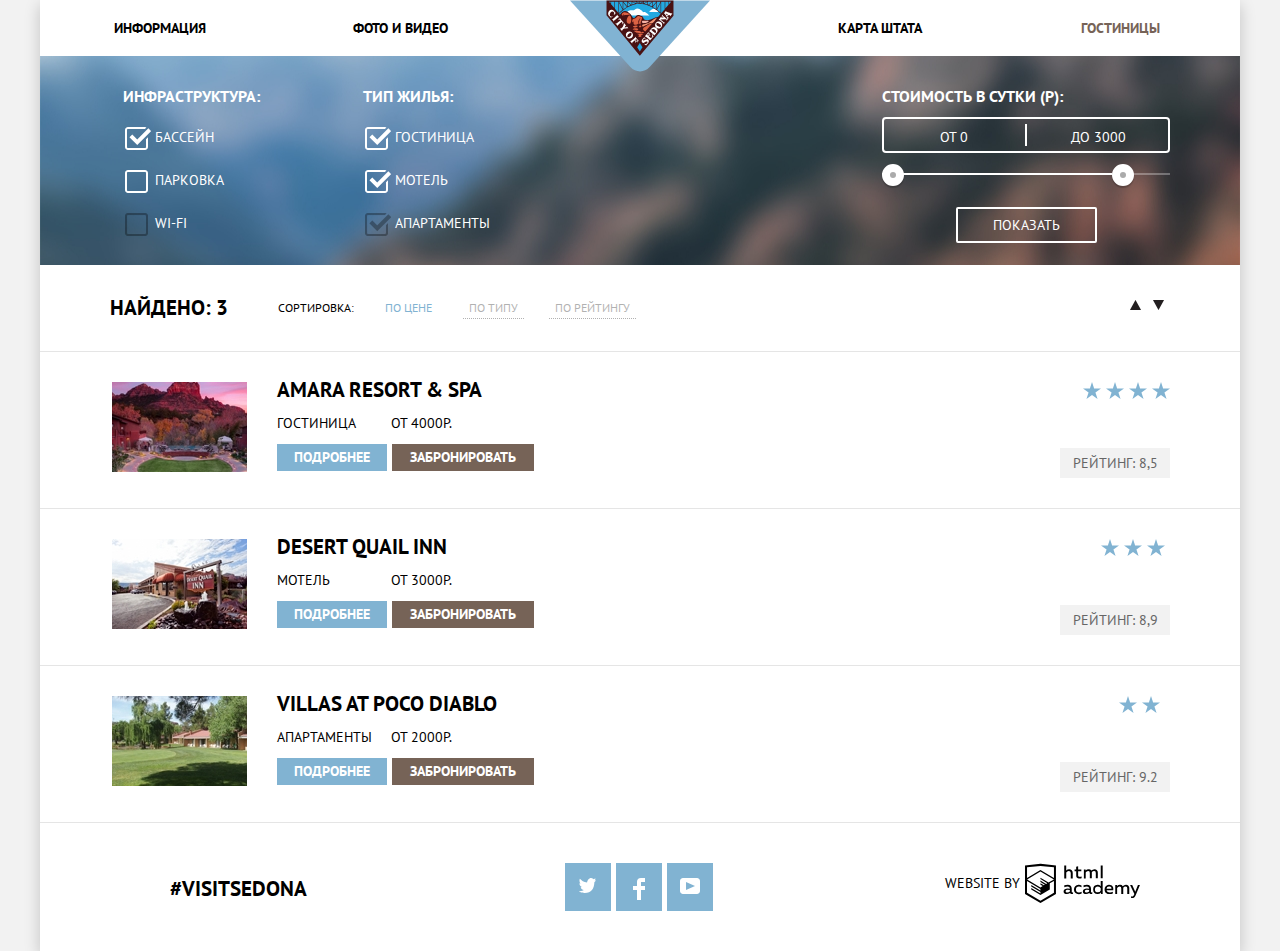
==== commit de755e4f: "сделал чебоксы" ====
--- a/catalog.html
+++ b/catalog.html
@@ -36,16 +36,25 @@
                                     <legend>Инфраструктура:</legend>
                                     <ul>
                                         <li>
-                                            <input type="checkbox" name="pool" id="filter-pool" checked>
-                                            <label for="filter-pool">Бассейн</label>
-                                        </li>
-                                        <li>
-                                            <input type="checkbox" name="parking" id="filter-parking">
-                                            <label for="filter-parking">Парковка</label>
-                                        </li>
-                                        <li>
-                                            <input type="checkbox" name="wifi" id="filter-wifi">
-                                            <label for="filter-wifi">Wi-Fi</label>
+                                            <label class="check option">
+                                            <input type="checkbox" class="check__input" checked>
+                                            <span class="check__box"></span>
+                                            Бассейн
+                                            </label>
+                                        </li>
+                                        <li>
+                                            <label class="check option">
+                                            <input type="checkbox" class="check__input">
+                                            <span class="check__box"></span>
+                                            Парковка
+                                            </label>
+                                        </li>
+                                        <li>
+                                            <label class="check option">
+                                            <input type="checkbox" class="check__input" disabled>
+                                            <span class="check__box"></span>
+                                            Wi-Fi
+                                            </label>
                                         </li>
                                     </ul>
                                 </fieldset>
@@ -55,16 +64,25 @@
                                     <legend>Тип жилья:</legend>
                                     <ul>
                                         <li>
-                                            <input type="checkbox" name="hotel" id="filter-hotel" checked>
-                                            <label for="filter-hotel">Гостиница</label>
-                                        </li>
-                                        <li>
-                                            <input type="checkbox" name="motel" id="filter-motel" checked>
-                                            <label for="filter-motel">Мотель</label>
-                                        </li>
-                                        <li>
-                                            <input type="checkbox" name="apartments" id="filter-apartments" checked>
-                                            <label for="filter-apartments">Апартаменты</label>
+                                            <label class="check option">
+                                            <input type="checkbox" class="check__input" checked>
+                                            <span class="check__box"></span>
+                                            Гостиница
+                                            </label>
+                                        </li>
+                                        <li>
+                                            <label class="check option">
+                                            <input type="checkbox" class="check__input" checked>
+                                            <span class="check__box"></span>
+                                            Мотель
+                                            </label>
+                                        </li>
+                                        <li>
+                                            <label class="check option">
+                                            <input type="checkbox" class="check__input" checked disabled>
+                                            <span class="check__box"></span>
+                                            Апартаменты
+                                            </label>
                                         </li>
                                     </ul>
                                 </fieldset>
@@ -115,10 +133,10 @@
                     <div class="found-next">
                         <ul class="found-next">
                             <li>
-                                <button type="button" class="up"><svg xmlns="http://www.w3.org/2000/svg" class="up" width="11" height="10" viewBox="0 0 11 10"><path fill="#cacaca" d="M5.5 0L0 10h11z"/></svg></button>
+                                <button type="button" class="up"><img src="/img/icon-up-dir.svg"></button>
                             </li>
                             <li>
-                                <button type="button" class="up"><svg xmlns="http://www.w3.org/2000/svg" class="up" width="11" height="10" viewBox="0 0 11 10"><path fill="#81b3d2" d="M5.5 10L0 0h11"/></svg></button>
+                                <button type="button" class="down"><img src="/img/icon-down-dir.svg"></button>
                             </li>
                         </ul>
                     </div>
--- a/css/style.css
+++ b/css/style.css
@@ -1,1155 +1,1183 @@
-html {
-    -webkit-box-sizing: border-box;
-    box-sizing: border-box;
-}
-
-*,
-*::before,
-*::after {
-    -webkit-box-sizing: inherit;
-    box-sizing: inherit;
-}
-
-body {
-    margin: 0;
-    background-color: #f2f2f2;
-    font-family: "PT Sans", Arial, sans-serif;
-    font-size: 14px;
-    line-height: 21px;
-    font-weight: 400;
-    color: #000000;
-    text-transform: uppercase;
-}
-
-a {
-    text-decoration: none;
-}
-
-ul {
-    margin: 0;
-    padding: 0;
-    list-style: none;
-}
-
-.wrapper {
-    width: 1200px;
-    margin: 0 auto;
-    background-color: #ffffff;
-    -webkit-box-shadow: 0 5px 15px 0 rgba(0, 1, 1, .2);
-    box-shadow: 0 5px 15px 0 rgba(0, 1, 1, .2);
-}
-
-.button {
-    border: none;
-}
-
-.visually-hidden {
-    position: absolute;
-    clip: rect(0 0 0 0);
-    width: 1px;
-    height: 1px;
-    margin: -1px;
-}
-
-.page-header {
-    position: relative;
-    background-color: #ffffff;
-    border-style: none;
-}
-
-.main-navigation {
-    display: -webkit-box;
-    display: -ms-flexbox;
-    display: flex;
-}
-
-.main-navigation li {
-    display: block;
-    width: 240px;
-    padding: 15px 0;
-    text-align: center;
-}
-
-.main-navigation li:nth-child(3) {
-    margin-left: 240px;
-}
-
-.page-header-logo {
-    position: absolute;
-    left: 50%;
-    top: 0;
-    margin-left: -70px;
-    z-index: 10;
-}
-
-.main-navigation a {
-    color: #000000;
-    font-weight: 700;
-    line-height: 26px;
-}
-
-.main-navigation a:visited {
-    color: #000000;
-}
-
-.main-navigation a:active {
-    color: #000000;
-    opacity: 0.3;
-    font-weight: 700;
-}
-
-.main-navigation a:hover {
-    color: #81b3d2;
-}
-
-.main-navigation .current a {
-    color: #766357;
-}
-
-.page-banner {
-    background-color: #81b3d2;
-    background-image: url('../img/polygon.png'), url('../img/background_photo.jpg');
-    background-repeat: no-repeat;
-    background-position: bottom, top;
-    padding: 75px 0 80px 0;
-    margin-bottom: 65px;
-    border-style: none;
-}
-
-.page-banner-img img {
-    display: block;
-    margin: 0 auto;
-}
-
-.advantages {
-    margin: 0 auto;
-}
-
-.advantages-title {
-    margin: 0 auto;
-    padding: 0;
-    width: 440px;
-    text-align: center;
-    color: #000000;
-    font-size: 21px;
-    font-weight: 700;
-    line-height: 26px;
-    text-transform: uppercase;
-}
-
-.advantages-text {
-    margin-top: 30px;
-    margin-bottom: 50px;
-    text-align: center;
-    color: #333333;
-    font-size: 14px;
-    font-weight: 400;
-    text-transform: uppercase;
-}
-
-.advantage {
-    display: -webkit-box;
-    display: -ms-flexbox;
-    display: flex;
-}
-
-.advantage-text {
-    display: -webkit-box;
-    display: -ms-flexbox;
-    display: flex;
-    -webkit-box-flex: 1;
-    -ms-flex-positive: 1;
-    flex-grow: 1;
-    -webkit-box-orient: vertical;
-    -webkit-box-direction: normal;
-    -ms-flex-direction: column;
-    flex-direction: column;
-    -webkit-box-pack: justify;
-    -ms-flex-pack: justify;
-    justify-content: space-between;
-}
-
-.advantage-text {
-    margin: 0;
-    padding: 0;
-    background-color: #81b3d2;
-    text-align: center;
-    color: #ffffff;
-}
-
-.advantage-title {
-    margin-top: 50px;
-    font-size: 21px;
-    font-weight: 700;
-}
-
-.advantage-description {
-    margin-bottom: 55px;
-    font-size: 14px;
-    font-weight: 400;
-}
-
-.advantage-list {
-    display: -webkit-box;
-    display: -ms-flexbox;
-    display: flex;
-    -webkit-box-pack: justify;
-    -ms-flex-pack: justify;
-    justify-content: space-between;
-    text-align: center;
-    margin: 60px 65px 80px 72px;
-}
-
-.advantage-list-item img {
-    display: block;
-    margin-left: auto;
-    margin-right: auto;
-}
-
-.advantage-list-item li {
-    width: 400px;
-    list-style: none;
-}
-
-.advantage-list h3 {
-    margin: 0;
-    padding: 0;
-    margin-top: 30px;
-    font-size: 21px;
-    font-weight: 700;
-}
-
-.advantage-list p {
-    margin: 0;
-    padding: 0;
-    margin-top: 25px;
-    font-size: 14px;
-    font-weight: 400;
-    color: #333333;
-}
-
-.advantage-list img {
-    display: block;
-    width: 75px;
-    height: 70px;
-}
-
-.advantage-second img {
-    display: block;
-}
-
-.advantage-second-list {
-    display: -webkit-box;
-    display: -ms-flexbox;
-    display: flex;
-    -webkit-box-pack: justify;
-    -ms-flex-pack: justify;
-    justify-content: space-between;
-    background: #eeeeee;
-}
-
-.advantage-second-item {
-    width: 400px;
-    display: -webkit-box;
-    display: -ms-flexbox;
-    display: flex;
-    -webkit-box-orient: vertical;
-    -webkit-box-direction: normal;
-    -ms-flex-direction: column;
-    flex-direction: column;
-    -webkit-box-align: center;
-    -ms-flex-align: center;
-    align-items: center;
-    padding: 50px;
-    padding-bottom: 65px;
-}
-
-.title-item {
-    margin: 0;
-    padding: 0;
-    text-align: center;
-    color: #000000;
-    font-family: "PT Sans";
-    font-size: 21px;
-}
-
-.advantage-second-item span {
-    margin: 0;
-    padding: 20px 0;
-}
-
-.advantage-second-item p {
-    margin: 0;
-    padding: 0;
-    text-align: center;
-    color: #333333;
-    font-family: "PT Sans";
-    font-size: 14px;
-    font-weight: 400;
-    line-height: 21px;
-}
-
-.search-hotel {
-    position: relative;
-    margin: 0 auto;
-    text-align: center;
-}
-
-.search-hotel-title {
-    margin-top: 50px;
-    color: #000000;
-    font-size: 30px;
-    font-weight: 700;
-    line-height: 36px;
-}
-
-.search p {
-    margin: 0;
-    padding: 0;
-    margin-top: 25px;
-    font-size: 14px;
-    font-weight: 400;
-    line-height: 24px;
-    color: #333333;
-}
-
-.btn-search {
-    width: 568px;
-    margin-top: 45px;
-    padding: 30px 0;
-    border: none;
-    background-color: #766357;
-    color: #ffffff;
-    font-size: 21px;
-    font-weight: 700;
-    line-height: 26px;
-    text-transform: uppercase;
-    text-align: center;
-}
-
-.btn-search:hover {
-    background-color: #604e43;
-}
-
-.btn-search:active {
-    background-color: #503e33;
-}
-
-.btn-search:active span {
-    margin: 0;
-    padding: 0;
-    opacity: 0.3;
-}
-
-.form-wrap {
-    display: -webkit-box;
-    display: -ms-flexbox;
-    display: flex;
-    -webkit-box-pack: justify;
-    -ms-flex-pack: justify;
-    justify-content: space-between;
-}
-
-.filter-wrapper {
-    margin: 0 100px;
-    margin-right: 70px;
-}
-
-.hotel-filter {
-    background-image: url('../img/filter_background.jpg');
-    background-position-x: center;
-    background-position-y: 50%;
-    background-size: 1200px 800px;
-    background-repeat: no-repeat;
-    background-color: rgb(202, 202, 202);
-}
-
-.price {
-    -ms-flex-negative: 1;
-    flex-shrink: 1;
-    margin: 0;
-    padding: 0;
-    color: #ffffff;
-    color: #ffffff;
-    text-transform: uppercase;
-}
-
-.price legend {
-    margin-left: 0;
-    margin-bottom: 10px;
-}
-
-.range-value {
-    position: relative;
-    height: 36px;
-    margin-bottom: 20px;
-    border: 2px solid #ffffff;
-    border-radius: 4px;
-    margin-bottom: 20px;
-}
-
-.min-value input,
-.max-value input {
-    display: inline-block;
-    width: 140px;
-    padding: 10px;
-    background-color: inherit;
-    border: 0;
-    text-align: center;
-    color: #fff;
-    text-transform: uppercase;
-}
-
-.range-value::after {
-    content: "";
-    position: absolute;
-    top: 50%;
-    left: 50%;
-    width: 2px;
-    height: 22px;
-    background: #ffffff;
-    -webkit-transform: translate(-50%, -50%);
-    -ms-transform: translate(-50%, -50%);
-    transform: translate(-50%, -50%);
-}
-
-.ranges {
-    position: relative;
-    margin-bottom: 32px;
-}
-
-.ranges .scale {
-    height: 2px;
-    background: rgba(255, 255, 255, 0.3);
-}
-
-.ranges .bar {
-    width: 80%;
-    height: 2px;
-    background: #ffffff;
-}
-
-.range-toggle {
-    position: absolute;
-    top: -9px;
-    width: 22px;
-    height: 22px;
-    background: #ababab;
-    border: 8px solid #ffffff;
-    border-radius: 50%;
-    -webkit-box-shadow: 0 2px 1px 0 rgba(0, 1, 1, 0.2);
-    box-shadow: 0 2px 1px 0 rgba(0, 1, 1, 0.2);
-    cursor: pointer;
-}
-
-.range-toggle:hover {
-    width: 24px;
-    height: 24px;
-}
-
-.range-toggle-min {
-    left: 0;
-}
-
-.range-toggle-max {
-    left: 80%;
-}
-
-.filter-btn {
-    display: block;
-    margin: 0 auto;
-    padding: 6px 35px;
-    font-size: 14px;
-    line-height: 20px;
-    color: #ffffff;
-    text-transform: uppercase;
-    background: transparent;
-    border: 2px solid #ffffff;
-    border-radius: 2px;
-    cursor: pointer;
-}
-
-.filter-btn:hover {
-    color: #000000;
-    background: #ffffff;
-}
-
-.filter-button {
-    color: #000000;
-    background: #ffffff;
-}
-
-.infrastructure {
-    width: 250px;
-}
-
-.type {
-    width: 250px;
-}
-
-.filter-wrapper ul {
-    list-style: none;
-}
-
-fieldset {
-    border: none;
-}
-
-legend {
-    margin-left: -30px;
-    margin-bottom: 15px;
-    padding-top: 30px;
-    color: #ffffff;
-    font-size: 16px;
-    font-weight: 700;
-    line-height: 21px;
-}
-
-.infrastructure,
-.type {
-    float: left;
-    width: 240px;
-    -webkit-box-sizing: border-box;
-    box-sizing: border-box;
-}
-
-.infrastructure li,
-.type li {
-    padding-bottom: 30px;
-    position: relative;
-    color: #ffffff;
-}
-
-.info-type input[type=checkbox] {
-    display: none;
-}
-
-.info-type input[type=checkbox]+label::after {
-    position: absolute;
-    top: 0;
-    content: "";
-    left: -30px;
-    display: block;
-    width: 23px;
-    height: 23px;
-    background-image: url('/img/checkbox-off.svg');
-}
-
-.info-type input[type=checkbox]:checked+label::after {
-    background-image: url('/img/checkbox-on.svg');
-}
-
-.info-type input[type=checkbox]:disabled+label::after {
-    background-color: #6a6a6a;
-    background-image: url('/img/checkbox-on.svg');
-}
-
-.hotel-rezult {
-    margin: 0;
-    padding-top: 30px;
-    padding-bottom: 30px;
-    border-bottom: 1px solid #e5e5e5;
-}
-
-.found {
-    display: -webkit-box;
-    display: -ms-flexbox;
-    display: flex;
-    -webkit-box-pack: justify;
-    -ms-flex-pack: justify;
-    justify-content: space-between;
-    padding-left: 70px;
-    padding-right: 70px;
-}
-
-.found-title {
-    font-size: 21px;
-    font-weight: 700;
-    line-height: 26px;
-}
-
-.found-sorting {
-    margin-right: 30px;
-    padding-left: 50px;
-    font-family: "PT Sans";
-    font-size: 12px;
-    font-weight: 400;
-    line-height: 18px;
-}
-
-.found-list {
-    display: -webkit-box;
-    display: -ms-flexbox;
-    display: flex;
-    -webkit-box-flex: 1;
-    -ms-flex-positive: 1;
-    flex-grow: 1;
-    -webkit-box-align: center;
-    -ms-flex-align: center;
-    align-items: center;
-}
-
-.found-list button {
-    background: #ffffff;
-    border: none;
-    border-bottom: 1px dotted #000000;
-    opacity: 0.3;
-    font-size: 12px;
-    font-weight: 400;
-    line-height: 18px;
-    text-transform: uppercase;
-}
-
-.now img {
-    fill: #c5c5;
-}
-
-.found-list button:hover {
-    color: #81b3d2;
-    border-bottom: 1px solid #81b3d2;
-    opacity: 1;
-}
-
-.found-list button:active {
-    color: #000000;
-    opacity: 1;
-    border: none;
-}
-
-.found-list .active {
-    color: #81b3d2;
-    opacity: 1;
-    border: none;
-}
-
-.found-list li {
-    margin-right: 25px;
-}
-
-.found-next {
-    display: -webkit-box;
-    display: -ms-flexbox;
-    display: flex;
-    -webkit-box-pack: justify;
-    -ms-flex-pack: justify;
-    justify-content: space-between;
-    background-color: #ffffff;
-}
-
-.found-next button {
-    background-color: #ffffff;
-    border: none;
-}
-
-.up:hover {
-    fill: #000000;
-}
-
-.active {
-    fill: #81b3d2;
-}
-
-.hotel-preview {
-    display: -webkit-box;
-    display: -ms-flexbox;
-    display: flex;
-    -webkit-box-pack: justify;
-    -ms-flex-pack: justify;
-    justify-content: space-between;
-    padding-bottom: 30px;
-    border-bottom: 1px solid #e5e5e5;
-}
-
-.img-wrap {
-    -ms-flex-negative: 0;
-    flex-shrink: 0;
-    margin-left: 72px;
-    margin-top: 30px;
-    margin-right: 30px;
-}
-
-.text-battons-wrap {
-    -webkit-box-flex: 1;
-    -ms-flex-positive: 1;
-    flex-grow: 1;
-}
-
-.text-battons-wrap {
-    display: -webkit-box;
-    display: -ms-flexbox;
-    display: flex;
-    -webkit-box-orient: vertical;
-    -webkit-box-direction: normal;
-    -ms-flex-direction: column;
-    flex-direction: column;
-}
-
-.buttons {
-    display: -webkit-box;
-    display: -ms-flexbox;
-    display: flex;
-    -webkit-box-pack: start;
-    -ms-flex-pack: start;
-    justify-content: flex-start;
-    -webkit-box-align: center;
-    -ms-flex-align: center;
-    align-items: center;
-    margin: 0;
-    padding: 0;
-    padding-top: 10px;
-}
-
-.hotel-text span {
-    display: inline-block;
-    margin: 0;
-    padding: 0;
-    width: 110px;
-}
-
-.hotel-title {
-    margin: 0;
-    padding: 0;
-}
-
-.hotel-title span {
-    margin-bottom: 10px;
-}
-
-.hotel-title h3 {
-    margin-top: 25px;
-    margin-bottom: 10px;
-    color: #000000;
-    font-size: 21px;
-    font-weight: 700;
-    line-height: 26px;
-    text-transform: uppercase;
-}
-
-.hotel-title h3:hover {
-    color: #81b3d2;
-    font-size: 21px;
-    font-weight: 700;
-    line-height: 26px;
-    text-transform: uppercase;
-}
-
-.hotel-title:active {
-    width: 210px;
-    color: #b2b2b2;
-    font-size: 21px;
-    font-weight: 700;
-    line-height: 26px;
-    text-transform: uppercase;
-}
-
-.hotel-amply {
-    display: -webkit-box;
-    display: -ms-flexbox;
-    display: flex;
-    -webkit-box-pack: justify;
-    -ms-flex-pack: justify;
-    justify-content: space-between;
-    padding: 0;
-    margin: 0;
-    width: 110px;
-    border: none;
-    background-color: #81b3d2;
-}
-
-.hotel-amply span {
-    display: block;
-    width: 110px;
-    height: 27px;
-    border: none;
-    padding: 3px 17px;
-    color: #ffffff;
-    font-weight: 700;
-    line-height: 21px;
-    text-transform: uppercase;
-}
-
-.hotel-amply:hover {
-    background-color: #669ec0;
-    color: #ffffff;
-}
-
-.hotel-amply:active {
-    background-color: #5496bd;
-}
-
-.hotel-amply:active span {
-    opacity: 0.3;
-}
-
-.hotel-btn {
-    width: 142px;
-    height: 27px;
-    margin-left: 5px;
-    border: none;
-    background-color: #766357;
-    color: #ffffff;
-    font-size: 14px;
-    font-weight: 700;
-    line-height: 21px;
-    text-transform: uppercase;
-}
-
-.hotel-btn:hover {
-    background-color: #604e43;
-    color: #ffffff;
-}
-
-.hotel-btn:active {
-    background-color: #503e33;
-    color: #857870;
-}
-
-.rating {
-    display: -webkit-box;
-    display: -ms-flexbox;
-    display: flex;
-    -webkit-box-orient: vertical;
-    -webkit-box-direction: normal;
-    -ms-flex-flow: column;
-    flex-flow: column;
-    -webkit-box-pack: justify;
-    -ms-flex-pack: justify;
-    justify-content: space-between;
-    margin-top: 30px;
-    margin-right: 70px;
-}
-
-.rating-item {
-    display: -webkit-box;
-    display: -ms-flexbox;
-    display: flex;
-    -webkit-box-pack: end;
-    -ms-flex-pack: end;
-    justify-content: flex-end;
-}
-
-.rating-item li {
-    margin-left: 5px;
-}
-
-.rating-value {
-    display: block;
-    width: 110px;
-    height: 30px;
-    padding-top: 5px;
-    text-align: center;
-    background-color: #f2f2f2;
-    color: #666666;
-    font-size: 14px;
-    font-weight: 400;
-    line-height: 21px;
-    text-transform: uppercase;
-}
-
-
-/* Footer */
-
-.footer-page {
-    background-color: #ffffff;
-    opacity: 0.9;
-}
-
-.footer-wrapper {
-    width: 1200px;
-    margin: 0 auto;
-    padding: 40px 100px 40px 130px;
-}
-
-.footer-wrapper {
-    display: -webkit-box;
-    display: -ms-flexbox;
-    display: flex;
-    -webkit-box-pack: justify;
-    -ms-flex-pack: justify;
-    justify-content: space-between;
-    -webkit-box-align: center;
-    -ms-flex-align: center;
-    align-items: center;
-}
-
-.footer-hashtag {
-    padding-top: 5px;
-    text-align: left;
-    color: #000000;
-    font-size: 21px;
-    font-weight: 700;
-    line-height: 26px;
-    text-transform: uppercase;
-}
-
-.social-network {
-    display: -webkit-box;
-    display: -ms-flexbox;
-    display: flex;
-    -webkit-box-pack: justify;
-    -ms-flex-pack: justify;
-    justify-content: space-between;
-    text-align: center;
-    padding-left: 20px;
-}
-
-.social-network li {
-    list-style: none;
-}
-
-.social-button {
-    display: block;
-    -webkit-box-sizing: content-box;
-    box-sizing: content-box;
-    margin-left: 5px;
-    width: 46px;
-    height: 48px;
-    background-color: #81b3d2;
-}
-
-.social-button img {
-    text-align: center;
-    padding-top: 15px;
-}
-
-.social-button:hover {
-    background-color: #669ec0;
-}
-
-.social-button:active {
-    background-color: #5496bd;
-}
-
-.social-button:active img {
-    opacity: 0.3;
-}
-
-.footer-copyright {
-    display: -webkit-box;
-    display: -ms-flexbox;
-    display: flex;
-    -webkit-box-pack: start;
-    -ms-flex-pack: start;
-    justify-content: flex-start;
-}
-
-.copyright-img {
-    width: 115px;
-    height: 41px;
-    margin-left: 5px;
-    fill: #000000;
-}
-
-.footer-copyright span {
-    padding-top: 10px;
-}
-
-.copyright-img:hover {
-    fill: #81b3d2;
-}
-
-.copyright-img:active {
-    fill: #bdbbbc;
-}
-
-.searh-modal {
-    position: absolute;
-    width: 568px;
-    left: 50%;
-    top: 100%;
-    margin-left: -284px;
-    padding: 55px;
-    -webkit-box-sizing: border-box;
-    box-sizing: border-box;
-    background-color: #ffffff;
-    -webkit-box-shadow: 0 7px 15px 0 rgba(0, 1, 1, 0.15);
-    box-shadow: 0 7px 15px 0 rgba(0, 1, 1, 0.15);
-    z-index: 5;
-    visibility: visible;
-    opacity: 1;
-}
-
-.search-map {
-    display: block;
-    width: 100%;
-    height: 470px;
-}
-
-.form-fields {
-    display: -webkit-box;
-    display: -ms-flexbox;
-    display: flex;
-    -ms-flex-wrap: wrap;
-    flex-wrap: wrap;
-    -webkit-box-pack: justify;
-    -ms-flex-pack: justify;
-    justify-content: space-between;
-}
-
-.form-fields label,
-.form-folk label {
-    display: block;
-    color: #000000;
-    font-family: "PT Sans";
-    font-size: 14px;
-    font-weight: 700;
-    line-height: 26px;
-    text-transform: uppercase;
-}
-
-.form-date {
-    position: relative;
-}
-
-.form-date input {
-    margin-left: 15px;
-    margin-bottom: 35px;
-    padding-left: 10px;
-    width: 346px;
-    height: 38px;
-    -webkit-box-sizing: border-box;
-    box-sizing: border-box;
-    background-color: #f2f2f2;
-    font-size: 14px;
-    font-weight: 700;
-    line-height: 26px;
-    text-transform: uppercase;
-    border: none;
-}
-
-.form-date input:hover {
-    background-color: #ebebeb;
-}
-
-.form-date input:focus {
-    background-color: #ffffff;
-    border: 2px solid #e5e5e5;
-}
-
-.calendar {
-    position: absolute;
-    top: 8px;
-    right: 8px;
-    padding: 0px;
-    background-color: inherit;
-    background-image: url("img/calendar.svg");
-    width: 21px;
-    height: 22px;
-    border: none;
-    fill: #cacaca;
-}
-
-.calendar:hover {
-    fill: #000000;
-}
-
-.calendar:active {
-    fill: #81b3d2;
-}
-
-.form-folk {
-    display: -webkit-box;
-    display: -ms-flexbox;
-    display: flex;
-    -webkit-box-pack: justify;
-    -ms-flex-pack: justify;
-    justify-content: space-between;
-}
-
-.adults {
-    display: -webkit-box;
-    display: -ms-flexbox;
-    display: flex;
-    -webkit-box-align: center;
-    -ms-flex-align: center;
-    align-items: center;
-}
-
-.adults label {
-    display: block;
-    margin-right: 40px;
-}
-
-.adults input {
-    text-align: center;
-}
-
-.children {
-    display: -webkit-box;
-    display: -ms-flexbox;
-    display: flex;
-    -webkit-box-align: center;
-    -ms-flex-align: center;
-    align-items: center;
-}
-
-.children label {
-    display: block;
-    margin-right: 25px;
-}
-
-.children input {
-    text-align: center;
-}
-
-.btn-minus {
-    margin-left: 10px;
-}
-
-.btn-plus,
-.btn-minus {
-    width: 38px;
-    height: 38px;
-    outline: none;
-    background-color: #f2f2f2;
-    color: #a9a9a9;
-    margin: 0;
-    font-size: 20px;
-    border: none;
-}
-
-.btn-plus:hover,
-.btn-minus:hover {
-    color: #000000;
-}
-
-.btn-plus:active,
-.btn-minus:active {
-    color: #81b3d2;
-    outline: none;
-    border: 0;
-    background-color: #f2f2f2;
-    margin: 0;
-}
-
-.adults input,
-.children input {
-    width: 38px;
-    height: 38px;
-    border: none;
-    background-color: #f2f2f2;
-}
-
-.btn-main {
-    margin-top: 45px;
-    width: 458px;
-    height: 58px;
-    background-color: #81b3d2;
-    color: #ffffff;
-    font-size: 21px;
-    font-weight: 700;
-    line-height: 26px;
-    text-transform: uppercase;
-}
-
-.btn-main:hover {
-    background-color: #669ec0;
-}
-
-.btn-main:active {
-    background-color: #5496bd;
-}
-
-.btn-main:active span {
-    opacity: 0.3;
-}+        html {
+            -webkit-box-sizing: border-box;
+            box-sizing: border-box;
+        }
+        
+        *,
+        *::before,
+        *::after {
+            -webkit-box-sizing: inherit;
+            box-sizing: inherit;
+        }
+        
+        body {
+            margin: 0;
+            background-color: #f2f2f2;
+            font-family: "PT Sans", Arial, sans-serif;
+            font-size: 14px;
+            line-height: 21px;
+            font-weight: 400;
+            color: #000000;
+            text-transform: uppercase;
+        }
+        
+        a {
+            text-decoration: none;
+        }
+        
+        ul {
+            margin: 0;
+            padding: 0;
+            list-style: none;
+        }
+        
+        .wrapper {
+            width: 1200px;
+            margin: 0 auto;
+            background-color: #ffffff;
+            -webkit-box-shadow: 0 5px 15px 0 rgba(0, 1, 1, .2);
+            box-shadow: 0 5px 15px 0 rgba(0, 1, 1, .2);
+        }
+        
+        .button {
+            border: none;
+        }
+        
+        .visually-hidden {
+            position: absolute;
+            clip: rect(0 0 0 0);
+            width: 1px;
+            height: 1px;
+            margin: -1px;
+        }
+        
+        .page-header {
+            position: relative;
+            background-color: #ffffff;
+            border-style: none;
+        }
+        
+        .main-navigation {
+            display: -webkit-box;
+            display: -ms-flexbox;
+            display: flex;
+        }
+        
+        .main-navigation li {
+            display: block;
+            width: 240px;
+            padding: 15px 0;
+            text-align: center;
+        }
+        
+        .main-navigation li:nth-child(3) {
+            margin-left: 240px;
+        }
+        
+        .page-header-logo {
+            position: absolute;
+            left: 50%;
+            top: 0;
+            margin-left: -70px;
+            z-index: 10;
+        }
+        
+        .main-navigation a {
+            color: #000000;
+            font-weight: 700;
+            line-height: 26px;
+        }
+        
+        .main-navigation a:visited {
+            color: #000000;
+        }
+        
+        .main-navigation a:active {
+            color: #000000;
+            opacity: 0.3;
+            font-weight: 700;
+        }
+        
+        .main-navigation a:hover {
+            color: #81b3d2;
+        }
+        
+        .main-navigation .current a {
+            color: #766357;
+        }
+        
+        .page-banner {
+            background-color: #81b3d2;
+            background-image: url('../img/polygon.png'), url('../img/background_photo.jpg');
+            background-repeat: no-repeat;
+            background-position: bottom, top;
+            padding: 75px 0 80px 0;
+            margin-bottom: 65px;
+            border-style: none;
+        }
+        
+        .page-banner-img img {
+            display: block;
+            margin: 0 auto;
+        }
+        
+        .advantages {
+            margin: 0 auto;
+        }
+        
+        .advantages-title {
+            margin: 0 auto;
+            padding: 0;
+            width: 440px;
+            text-align: center;
+            color: #000000;
+            font-size: 21px;
+            font-weight: 700;
+            line-height: 26px;
+            text-transform: uppercase;
+        }
+        
+        .advantages-text {
+            margin-top: 30px;
+            margin-bottom: 50px;
+            text-align: center;
+            color: #333333;
+            font-size: 14px;
+            font-weight: 400;
+            text-transform: uppercase;
+        }
+        
+        .advantage {
+            display: -webkit-box;
+            display: -ms-flexbox;
+            display: flex;
+        }
+        
+        .advantage-text {
+            display: -webkit-box;
+            display: -ms-flexbox;
+            display: flex;
+            -webkit-box-flex: 1;
+            -ms-flex-positive: 1;
+            flex-grow: 1;
+            -webkit-box-orient: vertical;
+            -webkit-box-direction: normal;
+            -ms-flex-direction: column;
+            flex-direction: column;
+            -webkit-box-pack: justify;
+            -ms-flex-pack: justify;
+            justify-content: space-between;
+        }
+        
+        .advantage-text {
+            margin: 0;
+            padding: 0;
+            background-color: #81b3d2;
+            text-align: center;
+            color: #ffffff;
+        }
+        
+        .advantage-title {
+            margin-top: 50px;
+            font-size: 21px;
+            font-weight: 700;
+        }
+        
+        .advantage-description {
+            margin-bottom: 55px;
+            font-size: 14px;
+            font-weight: 400;
+        }
+        
+        .advantage-list {
+            display: -webkit-box;
+            display: -ms-flexbox;
+            display: flex;
+            -webkit-box-pack: justify;
+            -ms-flex-pack: justify;
+            justify-content: space-between;
+            text-align: center;
+            margin: 60px 65px 80px 72px;
+        }
+        
+        .advantage-list-item img {
+            display: block;
+            margin-left: auto;
+            margin-right: auto;
+        }
+        
+        .advantage-list-item li {
+            width: 400px;
+            list-style: none;
+        }
+        
+        .advantage-list h3 {
+            margin: 0;
+            padding: 0;
+            margin-top: 30px;
+            font-size: 21px;
+            font-weight: 700;
+        }
+        
+        .advantage-list p {
+            margin: 0;
+            padding: 0;
+            margin-top: 25px;
+            font-size: 14px;
+            font-weight: 400;
+            color: #333333;
+        }
+        
+        .advantage-list img {
+            display: block;
+            width: 75px;
+            height: 70px;
+        }
+        
+        .advantage-second img {
+            display: block;
+        }
+        
+        .advantage-second-list {
+            display: -webkit-box;
+            display: -ms-flexbox;
+            display: flex;
+            -webkit-box-pack: justify;
+            -ms-flex-pack: justify;
+            justify-content: space-between;
+            background: #eeeeee;
+        }
+        
+        .advantage-second-item {
+            width: 400px;
+            display: -webkit-box;
+            display: -ms-flexbox;
+            display: flex;
+            -webkit-box-orient: vertical;
+            -webkit-box-direction: normal;
+            -ms-flex-direction: column;
+            flex-direction: column;
+            -webkit-box-align: center;
+            -ms-flex-align: center;
+            align-items: center;
+            padding: 50px;
+            padding-bottom: 65px;
+        }
+        
+        .title-item {
+            margin: 0;
+            padding: 0;
+            text-align: center;
+            color: #000000;
+            font-family: "PT Sans";
+            font-size: 21px;
+        }
+        
+        .advantage-second-item span {
+            margin: 0;
+            padding: 20px 0;
+        }
+        
+        .advantage-second-item p {
+            margin: 0;
+            padding: 0;
+            text-align: center;
+            color: #333333;
+            font-family: "PT Sans";
+            font-size: 14px;
+            font-weight: 400;
+            line-height: 21px;
+        }
+        
+        .search-hotel {
+            position: relative;
+            margin: 0 auto;
+            text-align: center;
+        }
+        
+        .search-hotel-title {
+            margin-top: 50px;
+            color: #000000;
+            font-size: 30px;
+            font-weight: 700;
+            line-height: 36px;
+        }
+        
+        .search p {
+            margin: 0;
+            padding: 0;
+            margin-top: 25px;
+            font-size: 14px;
+            font-weight: 400;
+            line-height: 24px;
+            color: #333333;
+        }
+        
+        .btn-search {
+            width: 568px;
+            margin-top: 45px;
+            padding: 30px 0;
+            border: none;
+            background-color: #766357;
+            color: #ffffff;
+            font-size: 21px;
+            font-weight: 700;
+            line-height: 26px;
+            text-transform: uppercase;
+            text-align: center;
+        }
+        
+        .btn-search:hover {
+            background-color: #604e43;
+        }
+        
+        .btn-search:active {
+            background-color: #503e33;
+        }
+        
+        .btn-search:active span {
+            margin: 0;
+            padding: 0;
+            opacity: 0.3;
+        }
+        
+        .form-wrap {
+            display: -webkit-box;
+            display: -ms-flexbox;
+            display: flex;
+            -webkit-box-pack: justify;
+            -ms-flex-pack: justify;
+            justify-content: space-between;
+        }
+        
+        .filter-wrapper {
+            margin: 0 100px;
+            margin-right: 70px;
+        }
+        
+        .hotel-filter {
+            background-image: url('../img/filter_background.jpg');
+            background-position-x: center;
+            background-position-y: 50%;
+            background-size: 1200px 800px;
+            background-repeat: no-repeat;
+            background-color: rgb(202, 202, 202);
+        }
+        
+        .price {
+            -ms-flex-negative: 1;
+            flex-shrink: 1;
+            margin: 0;
+            padding: 0;
+            color: #ffffff;
+            color: #ffffff;
+            text-transform: uppercase;
+        }
+        
+        .price legend {
+            margin-left: 0;
+            margin-bottom: 10px;
+        }
+        
+        .range-value {
+            position: relative;
+            height: 36px;
+            margin-bottom: 20px;
+            border: 2px solid #ffffff;
+            border-radius: 4px;
+            margin-bottom: 20px;
+        }
+        
+        .min-value input,
+        .max-value input {
+            display: inline-block;
+            width: 140px;
+            padding: 10px;
+            background-color: inherit;
+            border: 0;
+            text-align: center;
+            color: #fff;
+            text-transform: uppercase;
+        }
+        
+        .range-value::after {
+            content: "";
+            position: absolute;
+            top: 50%;
+            left: 50%;
+            width: 2px;
+            height: 22px;
+            background: #ffffff;
+            -webkit-transform: translate(-50%, -50%);
+            -ms-transform: translate(-50%, -50%);
+            transform: translate(-50%, -50%);
+        }
+        
+        .ranges {
+            position: relative;
+            margin-bottom: 32px;
+        }
+        
+        .ranges .scale {
+            height: 2px;
+            background: rgba(255, 255, 255, 0.3);
+        }
+        
+        .ranges .bar {
+            width: 80%;
+            height: 2px;
+            background: #ffffff;
+        }
+        
+        .range-toggle {
+            position: absolute;
+            top: -9px;
+            width: 22px;
+            height: 22px;
+            background: #ababab;
+            border: 8px solid #ffffff;
+            border-radius: 50%;
+            -webkit-box-shadow: 0 2px 1px 0 rgba(0, 1, 1, 0.2);
+            box-shadow: 0 2px 1px 0 rgba(0, 1, 1, 0.2);
+            cursor: pointer;
+        }
+        
+        .range-toggle:hover {
+            width: 24px;
+            height: 24px;
+        }
+        
+        .range-toggle-min {
+            left: 0;
+        }
+        
+        .range-toggle-max {
+            left: 80%;
+        }
+        
+        .filter-btn {
+            display: block;
+            margin: 0 auto;
+            padding: 6px 35px;
+            font-size: 14px;
+            line-height: 20px;
+            color: #ffffff;
+            text-transform: uppercase;
+            background: transparent;
+            border: 2px solid #ffffff;
+            border-radius: 2px;
+            cursor: pointer;
+        }
+        
+        .filter-btn:hover {
+            color: #000000;
+            background: #ffffff;
+        }
+        
+        .filter-button {
+            color: #000000;
+            background: #ffffff;
+        }
+        
+        .infrastructure {
+            width: 250px;
+        }
+        
+        .type {
+            width: 250px;
+        }
+        
+        .filter-wrapper ul {
+            list-style: none;
+        }
+        
+        fieldset {
+            border: none;
+        }
+        
+        legend {
+            margin-left: -30px;
+            margin-bottom: 15px;
+            padding-top: 30px;
+            color: #ffffff;
+            font-size: 16px;
+            font-weight: 700;
+            line-height: 21px;
+        }
+        
+        .infrastructure,
+        .type {
+            float: left;
+            width: 240px;
+            -webkit-box-sizing: border-box;
+            box-sizing: border-box;
+        }
+        /* Option */
+        
+        .option {
+            display: block;
+            margin-bottom: 0.5em;
+        }
+        /* Check */
+        
+        .check {
+            padding-left: 0.2em;
+        }
+        
+        .check__input {
+            position: absolute;
+            -webkit-appearance: none;
+            -moz-appearance: none;
+            appearance: none;
+        }
+        
+        .check__box {
+            position: absolute;
+            margin-left: -2.2em;
+            width: 23px;
+            height: 23px;
+            /* width: 1em;
+            height: 1em; */
+            background-image: url('/img/checkbox-off.svg');
+        }
+        /* Checked */
+        
+        .check__input:checked+.check__box {
+            background-image: url('/img/checkbox-on.svg');
+            width: 26px;
+            height: 23px;
+        }
+        /* Focused */
+        
+        .check__input:hover+.check__box {
+            background-image: url('/img/checkbox-off.svg');
+        }
+        
+        .check__input:checked:hover+.check__box {
+            background-image: url('/img/checkbox-on.svg');
+        }
+        /* Disabled */
+        
+        .check__input:disabled+.check__box {
+            background-image: url('/img/checkbox-off_disabled.svg');
+            opacity: 0.3;
+        }
+        
+        .check__input:checked:disabled+.check__box {
+            background-image: url('/img/checkbox-on_disabled.svg');
+        }
+        
+        .infrastructure li,
+        .type li {
+            padding-bottom: 15px;
+            position: relative;
+            color: #ffffff;
+        }
+        
+        .hotel-rezult {
+            margin: 0;
+            padding-top: 30px;
+            padding-bottom: 30px;
+            border-bottom: 1px solid #e5e5e5;
+        }
+        
+        .found {
+            display: -webkit-box;
+            display: -ms-flexbox;
+            display: flex;
+            -webkit-box-pack: justify;
+            -ms-flex-pack: justify;
+            justify-content: space-between;
+            padding-left: 70px;
+            padding-right: 70px;
+        }
+        
+        .found-title {
+            font-size: 21px;
+            font-weight: 700;
+            line-height: 26px;
+        }
+        
+        .found-sorting {
+            margin-right: 30px;
+            padding-left: 50px;
+            font-family: "PT Sans";
+            font-size: 12px;
+            font-weight: 400;
+            line-height: 18px;
+        }
+        
+        .found-list {
+            display: -webkit-box;
+            display: -ms-flexbox;
+            display: flex;
+            -webkit-box-flex: 1;
+            -ms-flex-positive: 1;
+            flex-grow: 1;
+            -webkit-box-align: center;
+            -ms-flex-align: center;
+            align-items: center;
+        }
+        
+        .found-list button {
+            background: #ffffff;
+            border: none;
+            border-bottom: 1px dotted #000000;
+            opacity: 0.3;
+            font-size: 12px;
+            font-weight: 400;
+            line-height: 18px;
+            text-transform: uppercase;
+        }
+        
+        .now img {
+            fill: #c5c5;
+        }
+        
+        .found-list button:hover {
+            color: #81b3d2;
+            border-bottom: 1px solid #81b3d2;
+            opacity: 1;
+        }
+        
+        .found-list button:active {
+            color: #000000;
+            opacity: 1;
+            border: none;
+        }
+        
+        .found-list .active {
+            color: #81b3d2;
+            opacity: 1;
+            border: none;
+        }
+        
+        .found-list li {
+            margin-right: 25px;
+        }
+        
+        .found-next {
+            display: -webkit-box;
+            display: -ms-flexbox;
+            display: flex;
+            -webkit-box-pack: justify;
+            -ms-flex-pack: justify;
+            justify-content: space-between;
+            background-color: #ffffff;
+        }
+        
+        .found-next button {
+            background-color: #ffffff;
+            border: none;
+        }
+        
+        .up img:hover {
+            background-image: url('/img/icon-up-dir.svg');
+        }
+        
+        .active {
+            fill: #81b3d2;
+        }
+        
+        .hotel-preview {
+            display: -webkit-box;
+            display: -ms-flexbox;
+            display: flex;
+            -webkit-box-pack: justify;
+            -ms-flex-pack: justify;
+            justify-content: space-between;
+            padding-bottom: 30px;
+            border-bottom: 1px solid #e5e5e5;
+        }
+        
+        .img-wrap {
+            -ms-flex-negative: 0;
+            flex-shrink: 0;
+            margin-left: 72px;
+            margin-top: 30px;
+            margin-right: 30px;
+        }
+        
+        .text-battons-wrap {
+            -webkit-box-flex: 1;
+            -ms-flex-positive: 1;
+            flex-grow: 1;
+        }
+        
+        .text-battons-wrap {
+            display: -webkit-box;
+            display: -ms-flexbox;
+            display: flex;
+            -webkit-box-orient: vertical;
+            -webkit-box-direction: normal;
+            -ms-flex-direction: column;
+            flex-direction: column;
+        }
+        
+        .buttons {
+            display: -webkit-box;
+            display: -ms-flexbox;
+            display: flex;
+            -webkit-box-pack: start;
+            -ms-flex-pack: start;
+            justify-content: flex-start;
+            -webkit-box-align: center;
+            -ms-flex-align: center;
+            align-items: center;
+            margin: 0;
+            padding: 0;
+            padding-top: 10px;
+        }
+        
+        .hotel-text span {
+            display: inline-block;
+            margin: 0;
+            padding: 0;
+            width: 110px;
+        }
+        
+        .hotel-title {
+            margin: 0;
+            padding: 0;
+        }
+        
+        .hotel-title span {
+            margin-bottom: 10px;
+        }
+        
+        .hotel-title h3 {
+            margin-top: 25px;
+            margin-bottom: 10px;
+            color: #000000;
+            font-size: 21px;
+            font-weight: 700;
+            line-height: 26px;
+            text-transform: uppercase;
+        }
+        
+        .hotel-title h3:hover {
+            color: #81b3d2;
+            font-size: 21px;
+            font-weight: 700;
+            line-height: 26px;
+            text-transform: uppercase;
+        }
+        
+        .hotel-title:active {
+            width: 210px;
+            color: #b2b2b2;
+            font-size: 21px;
+            font-weight: 700;
+            line-height: 26px;
+            text-transform: uppercase;
+        }
+        
+        .hotel-amply {
+            display: -webkit-box;
+            display: -ms-flexbox;
+            display: flex;
+            -webkit-box-pack: justify;
+            -ms-flex-pack: justify;
+            justify-content: space-between;
+            padding: 0;
+            margin: 0;
+            width: 110px;
+            border: none;
+            background-color: #81b3d2;
+        }
+        
+        .hotel-amply span {
+            display: block;
+            width: 110px;
+            height: 27px;
+            border: none;
+            padding: 3px 17px;
+            color: #ffffff;
+            font-weight: 700;
+            line-height: 21px;
+            text-transform: uppercase;
+        }
+        
+        .hotel-amply:hover {
+            background-color: #669ec0;
+            color: #ffffff;
+        }
+        
+        .hotel-amply:active {
+            background-color: #5496bd;
+        }
+        
+        .hotel-amply:active span {
+            opacity: 0.3;
+        }
+        
+        .hotel-btn {
+            width: 142px;
+            height: 27px;
+            margin-left: 5px;
+            border: none;
+            background-color: #766357;
+            color: #ffffff;
+            font-size: 14px;
+            font-weight: 700;
+            line-height: 21px;
+            text-transform: uppercase;
+        }
+        
+        .hotel-btn:hover {
+            background-color: #604e43;
+            color: #ffffff;
+        }
+        
+        .hotel-btn:active {
+            background-color: #503e33;
+            color: #857870;
+        }
+        
+        .rating {
+            display: -webkit-box;
+            display: -ms-flexbox;
+            display: flex;
+            -webkit-box-orient: vertical;
+            -webkit-box-direction: normal;
+            -ms-flex-flow: column;
+            flex-flow: column;
+            -webkit-box-pack: justify;
+            -ms-flex-pack: justify;
+            justify-content: space-between;
+            margin-top: 30px;
+            margin-right: 70px;
+        }
+        
+        .rating-item {
+            display: -webkit-box;
+            display: -ms-flexbox;
+            display: flex;
+            -webkit-box-pack: end;
+            -ms-flex-pack: end;
+            justify-content: flex-end;
+        }
+        
+        .rating-item li {
+            margin-left: 5px;
+        }
+        
+        .rating-value {
+            display: block;
+            width: 110px;
+            height: 30px;
+            padding-top: 5px;
+            text-align: center;
+            background-color: #f2f2f2;
+            color: #666666;
+            font-size: 14px;
+            font-weight: 400;
+            line-height: 21px;
+            text-transform: uppercase;
+        }
+        /* Footer */
+        
+        .footer-page {
+            background-color: #ffffff;
+            opacity: 0.9;
+        }
+        
+        .footer-wrapper {
+            width: 1200px;
+            margin: 0 auto;
+            padding: 40px 100px 40px 130px;
+        }
+        
+        .footer-wrapper {
+            display: -webkit-box;
+            display: -ms-flexbox;
+            display: flex;
+            -webkit-box-pack: justify;
+            -ms-flex-pack: justify;
+            justify-content: space-between;
+            -webkit-box-align: center;
+            -ms-flex-align: center;
+            align-items: center;
+        }
+        
+        .footer-hashtag {
+            padding-top: 5px;
+            text-align: left;
+            color: #000000;
+            font-size: 21px;
+            font-weight: 700;
+            line-height: 26px;
+            text-transform: uppercase;
+        }
+        
+        .social-network {
+            display: -webkit-box;
+            display: -ms-flexbox;
+            display: flex;
+            -webkit-box-pack: justify;
+            -ms-flex-pack: justify;
+            justify-content: space-between;
+            text-align: center;
+            padding-left: 20px;
+        }
+        
+        .social-network li {
+            list-style: none;
+        }
+        
+        .social-button {
+            display: block;
+            -webkit-box-sizing: content-box;
+            box-sizing: content-box;
+            margin-left: 5px;
+            width: 46px;
+            height: 48px;
+            background-color: #81b3d2;
+        }
+        
+        .social-button img {
+            text-align: center;
+            padding-top: 15px;
+        }
+        
+        .social-button:hover {
+            background-color: #669ec0;
+        }
+        
+        .social-button:active {
+            background-color: #5496bd;
+        }
+        
+        .social-button:active img {
+            opacity: 0.3;
+        }
+        
+        .footer-copyright {
+            display: -webkit-box;
+            display: -ms-flexbox;
+            display: flex;
+            -webkit-box-pack: start;
+            -ms-flex-pack: start;
+            justify-content: flex-start;
+        }
+        
+        .copyright-img {
+            width: 115px;
+            height: 41px;
+            margin-left: 5px;
+            fill: #000000;
+        }
+        
+        .footer-copyright span {
+            padding-top: 10px;
+        }
+        
+        .copyright-img:hover {
+            fill: #81b3d2;
+        }
+        
+        .copyright-img:active {
+            fill: #bdbbbc;
+        }
+        
+        .searh-modal {
+            position: absolute;
+            width: 568px;
+            left: 50%;
+            top: 100%;
+            margin-left: -284px;
+            padding: 55px;
+            -webkit-box-sizing: border-box;
+            box-sizing: border-box;
+            background-color: #ffffff;
+            -webkit-box-shadow: 0 7px 15px 0 rgba(0, 1, 1, 0.15);
+            box-shadow: 0 7px 15px 0 rgba(0, 1, 1, 0.15);
+            z-index: 5;
+            visibility: visible;
+            opacity: 1;
+        }
+        
+        .search-map {
+            display: block;
+            width: 100%;
+            height: 470px;
+        }
+        
+        .form-fields {
+            display: -webkit-box;
+            display: -ms-flexbox;
+            display: flex;
+            -ms-flex-wrap: wrap;
+            flex-wrap: wrap;
+            -webkit-box-pack: justify;
+            -ms-flex-pack: justify;
+            justify-content: space-between;
+        }
+        
+        .form-fields label,
+        .form-folk label {
+            display: block;
+            color: #000000;
+            font-family: "PT Sans";
+            font-size: 14px;
+            font-weight: 700;
+            line-height: 26px;
+            text-transform: uppercase;
+        }
+        
+        .form-date {
+            position: relative;
+        }
+        
+        .form-date input {
+            margin-left: 15px;
+            margin-bottom: 35px;
+            padding-left: 10px;
+            width: 346px;
+            height: 38px;
+            -webkit-box-sizing: border-box;
+            box-sizing: border-box;
+            background-color: #f2f2f2;
+            font-size: 14px;
+            font-weight: 700;
+            line-height: 26px;
+            text-transform: uppercase;
+            border: none;
+        }
+        
+        .form-date input:hover {
+            background-color: #ebebeb;
+        }
+        
+        .form-date input:focus {
+            background-color: #ffffff;
+            border: 2px solid #e5e5e5;
+        }
+        
+        .calendar {
+            position: absolute;
+            top: 8px;
+            right: 8px;
+            padding: 0px;
+            background-color: inherit;
+            background-image: url("img/calendar.svg");
+            width: 21px;
+            height: 22px;
+            border: none;
+            fill: #cacaca;
+        }
+        
+        .calendar:hover {
+            fill: #000000;
+        }
+        
+        .calendar:active {
+            fill: #81b3d2;
+        }
+        
+        .form-folk {
+            display: -webkit-box;
+            display: -ms-flexbox;
+            display: flex;
+            -webkit-box-pack: justify;
+            -ms-flex-pack: justify;
+            justify-content: space-between;
+        }
+        
+        .adults {
+            display: -webkit-box;
+            display: -ms-flexbox;
+            display: flex;
+            -webkit-box-align: center;
+            -ms-flex-align: center;
+            align-items: center;
+        }
+        
+        .adults label {
+            display: block;
+            margin-right: 40px;
+        }
+        
+        .adults input {
+            text-align: center;
+        }
+        
+        .children {
+            display: -webkit-box;
+            display: -ms-flexbox;
+            display: flex;
+            -webkit-box-align: center;
+            -ms-flex-align: center;
+            align-items: center;
+        }
+        
+        .children label {
+            display: block;
+            margin-right: 25px;
+        }
+        
+        .children input {
+            text-align: center;
+        }
+        
+        .btn-minus {
+            margin-left: 10px;
+        }
+        
+        .btn-plus,
+        .btn-minus {
+            width: 38px;
+            height: 38px;
+            outline: none;
+            background-color: #f2f2f2;
+            color: #a9a9a9;
+            margin: 0;
+            font-size: 20px;
+            border: none;
+        }
+        
+        .btn-plus:hover,
+        .btn-minus:hover {
+            color: #000000;
+        }
+        
+        .btn-plus:active,
+        .btn-minus:active {
+            color: #81b3d2;
+            outline: none;
+            border: 0;
+            background-color: #f2f2f2;
+            margin: 0;
+        }
+        
+        .adults input,
+        .children input {
+            width: 38px;
+            height: 38px;
+            border: none;
+            background-color: #f2f2f2;
+        }
+        
+        .btn-main {
+            margin-top: 45px;
+            width: 458px;
+            height: 58px;
+            background-color: #81b3d2;
+            color: #ffffff;
+            font-size: 21px;
+            font-weight: 700;
+            line-height: 26px;
+            text-transform: uppercase;
+        }
+        
+        .btn-main:hover {
+            background-color: #669ec0;
+        }
+        
+        .btn-main:active {
+            background-color: #5496bd;
+        }
+        
+        .btn-main:active span {
+            opacity: 0.3;
+        }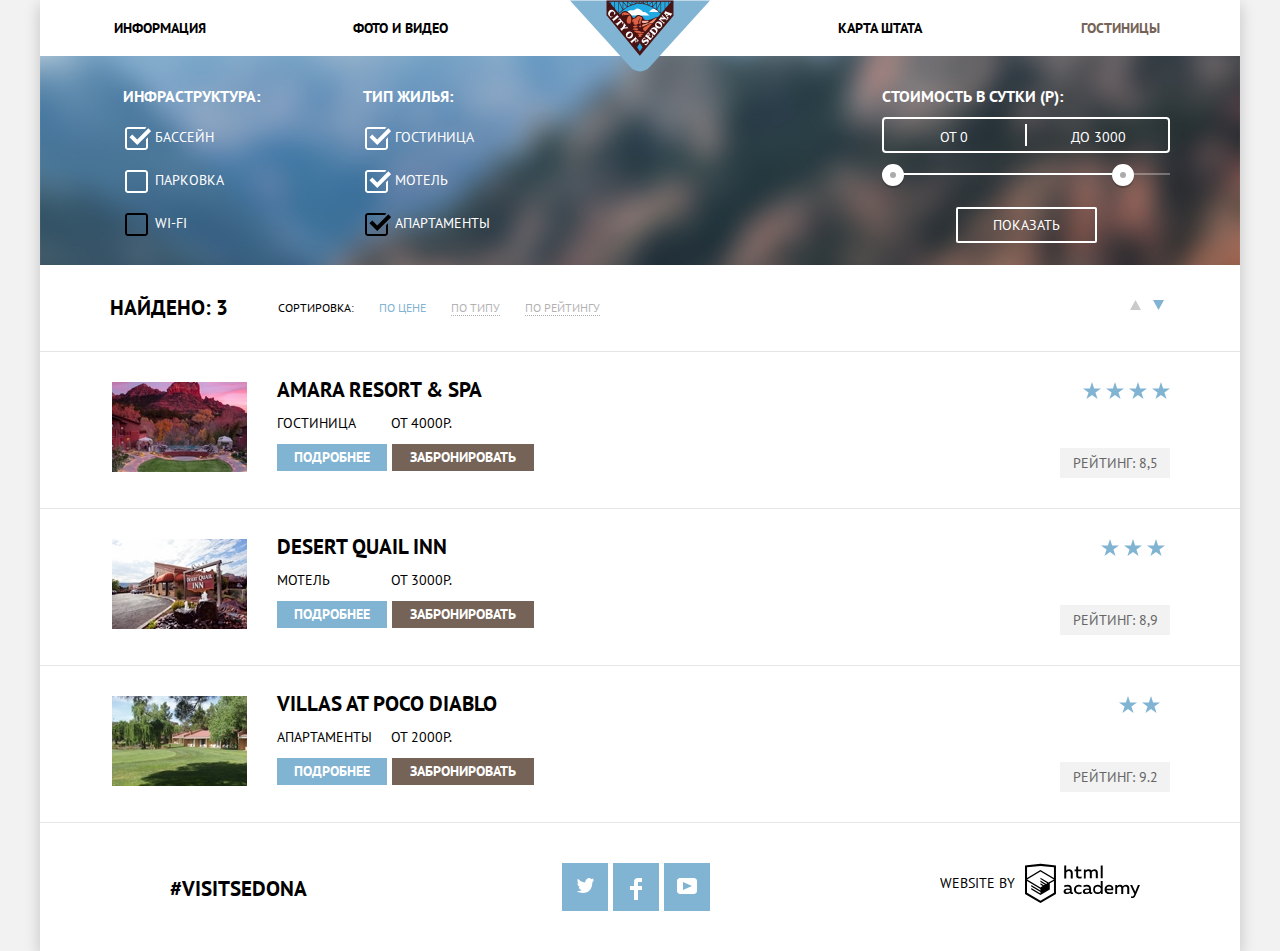
==== commit 2b89fbc1: "На защиту" ====
--- a/catalog.html
+++ b/catalog.html
@@ -37,21 +37,21 @@
                                     <ul>
                                         <li>
                                             <label class="check option">
-                                            <input type="checkbox" class="check__input" checked>
+                                            <input type="checkbox" class="check__input visually-hidden" checked>
                                             <span class="check__box"></span>
                                             Бассейн
                                             </label>
                                         </li>
                                         <li>
                                             <label class="check option">
-                                            <input type="checkbox" class="check__input">
+                                            <input type="checkbox" class="check__input visually-hidden">
                                             <span class="check__box"></span>
                                             Парковка
                                             </label>
                                         </li>
                                         <li>
                                             <label class="check option">
-                                            <input type="checkbox" class="check__input" disabled>
+                                            <input type="checkbox" class="check__input visually-hidden" disabled>
                                             <span class="check__box"></span>
                                             Wi-Fi
                                             </label>
@@ -65,21 +65,21 @@
                                     <ul>
                                         <li>
                                             <label class="check option">
-                                            <input type="checkbox" class="check__input" checked>
+                                            <input type="checkbox" class="check__input visually-hidden" checked>
                                             <span class="check__box"></span>
                                             Гостиница
                                             </label>
                                         </li>
                                         <li>
                                             <label class="check option">
-                                            <input type="checkbox" class="check__input" checked>
+                                            <input type="checkbox" class="check__input visually-hidden" checked>
                                             <span class="check__box"></span>
                                             Мотель
                                             </label>
                                         </li>
                                         <li>
                                             <label class="check option">
-                                            <input type="checkbox" class="check__input" checked disabled>
+                                            <input type="checkbox" class="check__input visually-hidden" checked disabled>
                                             <span class="check__box"></span>
                                             Апартаменты
                                             </label>
@@ -133,10 +133,14 @@
                     <div class="found-next">
                         <ul class="found-next">
                             <li>
-                                <button type="button" class="up"><img src="/img/icon-up-dir.svg"></button>
+                                <button type="button"><svg xmlns="http://www.w3.org/2000/svg" class="up" width="11" height="10" viewBox="0 0 11 10">
+                                    <path fill="" d="M5.5 0L0 10h11z"/>
+                                </svg></button>
                             </li>
                             <li>
-                                <button type="button" class="down"><img src="/img/icon-down-dir.svg"></button>
+                                <button type="button"><svg xmlns="http://www.w3.org/2000/svg" class="up" width="11" height="10" viewBox="0 0 11 10">
+                                    <path fill="#81b3d2" d="M5.5 10L0 0h11"/>
+                                </svg></button>
                             </li>
                         </ul>
                     </div>
--- a/css/style.css
+++ b/css/style.css
@@ -1,1183 +1,1198 @@
-        html {
-            -webkit-box-sizing: border-box;
-            box-sizing: border-box;
-        }
-        
-        *,
-        *::before,
-        *::after {
-            -webkit-box-sizing: inherit;
-            box-sizing: inherit;
-        }
-        
-        body {
-            margin: 0;
-            background-color: #f2f2f2;
-            font-family: "PT Sans", Arial, sans-serif;
-            font-size: 14px;
-            line-height: 21px;
-            font-weight: 400;
-            color: #000000;
-            text-transform: uppercase;
-        }
-        
-        a {
-            text-decoration: none;
-        }
-        
-        ul {
-            margin: 0;
-            padding: 0;
-            list-style: none;
-        }
-        
-        .wrapper {
-            width: 1200px;
-            margin: 0 auto;
-            background-color: #ffffff;
-            -webkit-box-shadow: 0 5px 15px 0 rgba(0, 1, 1, .2);
-            box-shadow: 0 5px 15px 0 rgba(0, 1, 1, .2);
-        }
-        
-        .button {
-            border: none;
-        }
-        
-        .visually-hidden {
-            position: absolute;
-            clip: rect(0 0 0 0);
-            width: 1px;
-            height: 1px;
-            margin: -1px;
-        }
-        
-        .page-header {
-            position: relative;
-            background-color: #ffffff;
-            border-style: none;
-        }
-        
-        .main-navigation {
-            display: -webkit-box;
-            display: -ms-flexbox;
-            display: flex;
-        }
-        
-        .main-navigation li {
-            display: block;
-            width: 240px;
-            padding: 15px 0;
-            text-align: center;
-        }
-        
-        .main-navigation li:nth-child(3) {
-            margin-left: 240px;
-        }
-        
-        .page-header-logo {
-            position: absolute;
-            left: 50%;
-            top: 0;
-            margin-left: -70px;
-            z-index: 10;
-        }
-        
-        .main-navigation a {
-            color: #000000;
-            font-weight: 700;
-            line-height: 26px;
-        }
-        
-        .main-navigation a:visited {
-            color: #000000;
-        }
-        
-        .main-navigation a:active {
-            color: #000000;
-            opacity: 0.3;
-            font-weight: 700;
-        }
-        
-        .main-navigation a:hover {
-            color: #81b3d2;
-        }
-        
-        .main-navigation .current a {
-            color: #766357;
-        }
-        
-        .page-banner {
-            background-color: #81b3d2;
-            background-image: url('../img/polygon.png'), url('../img/background_photo.jpg');
-            background-repeat: no-repeat;
-            background-position: bottom, top;
-            padding: 75px 0 80px 0;
-            margin-bottom: 65px;
-            border-style: none;
-        }
-        
-        .page-banner-img img {
-            display: block;
-            margin: 0 auto;
-        }
-        
-        .advantages {
-            margin: 0 auto;
-        }
-        
-        .advantages-title {
-            margin: 0 auto;
-            padding: 0;
-            width: 440px;
-            text-align: center;
-            color: #000000;
-            font-size: 21px;
-            font-weight: 700;
-            line-height: 26px;
-            text-transform: uppercase;
-        }
-        
-        .advantages-text {
-            margin-top: 30px;
-            margin-bottom: 50px;
-            text-align: center;
-            color: #333333;
-            font-size: 14px;
-            font-weight: 400;
-            text-transform: uppercase;
-        }
-        
-        .advantage {
-            display: -webkit-box;
-            display: -ms-flexbox;
-            display: flex;
-        }
-        
-        .advantage-text {
-            display: -webkit-box;
-            display: -ms-flexbox;
-            display: flex;
-            -webkit-box-flex: 1;
-            -ms-flex-positive: 1;
-            flex-grow: 1;
-            -webkit-box-orient: vertical;
-            -webkit-box-direction: normal;
-            -ms-flex-direction: column;
-            flex-direction: column;
-            -webkit-box-pack: justify;
-            -ms-flex-pack: justify;
-            justify-content: space-between;
-        }
-        
-        .advantage-text {
-            margin: 0;
-            padding: 0;
-            background-color: #81b3d2;
-            text-align: center;
-            color: #ffffff;
-        }
-        
-        .advantage-title {
-            margin-top: 50px;
-            font-size: 21px;
-            font-weight: 700;
-        }
-        
-        .advantage-description {
-            margin-bottom: 55px;
-            font-size: 14px;
-            font-weight: 400;
-        }
-        
-        .advantage-list {
-            display: -webkit-box;
-            display: -ms-flexbox;
-            display: flex;
-            -webkit-box-pack: justify;
-            -ms-flex-pack: justify;
-            justify-content: space-between;
-            text-align: center;
-            margin: 60px 65px 80px 72px;
-        }
-        
-        .advantage-list-item img {
-            display: block;
-            margin-left: auto;
-            margin-right: auto;
-        }
-        
-        .advantage-list-item li {
-            width: 400px;
-            list-style: none;
-        }
-        
-        .advantage-list h3 {
-            margin: 0;
-            padding: 0;
-            margin-top: 30px;
-            font-size: 21px;
-            font-weight: 700;
-        }
-        
-        .advantage-list p {
-            margin: 0;
-            padding: 0;
-            margin-top: 25px;
-            font-size: 14px;
-            font-weight: 400;
-            color: #333333;
-        }
-        
-        .advantage-list img {
-            display: block;
-            width: 75px;
-            height: 70px;
-        }
-        
-        .advantage-second img {
-            display: block;
-        }
-        
-        .advantage-second-list {
-            display: -webkit-box;
-            display: -ms-flexbox;
-            display: flex;
-            -webkit-box-pack: justify;
-            -ms-flex-pack: justify;
-            justify-content: space-between;
-            background: #eeeeee;
-        }
-        
-        .advantage-second-item {
-            width: 400px;
-            display: -webkit-box;
-            display: -ms-flexbox;
-            display: flex;
-            -webkit-box-orient: vertical;
-            -webkit-box-direction: normal;
-            -ms-flex-direction: column;
-            flex-direction: column;
-            -webkit-box-align: center;
-            -ms-flex-align: center;
-            align-items: center;
-            padding: 50px;
-            padding-bottom: 65px;
-        }
-        
-        .title-item {
-            margin: 0;
-            padding: 0;
-            text-align: center;
-            color: #000000;
-            font-family: "PT Sans";
-            font-size: 21px;
-        }
-        
-        .advantage-second-item span {
-            margin: 0;
-            padding: 20px 0;
-        }
-        
-        .advantage-second-item p {
-            margin: 0;
-            padding: 0;
-            text-align: center;
-            color: #333333;
-            font-family: "PT Sans";
-            font-size: 14px;
-            font-weight: 400;
-            line-height: 21px;
-        }
-        
-        .search-hotel {
-            position: relative;
-            margin: 0 auto;
-            text-align: center;
-        }
-        
-        .search-hotel-title {
-            margin-top: 50px;
-            color: #000000;
-            font-size: 30px;
-            font-weight: 700;
-            line-height: 36px;
-        }
-        
-        .search p {
-            margin: 0;
-            padding: 0;
-            margin-top: 25px;
-            font-size: 14px;
-            font-weight: 400;
-            line-height: 24px;
-            color: #333333;
-        }
-        
-        .btn-search {
-            width: 568px;
-            margin-top: 45px;
-            padding: 30px 0;
-            border: none;
-            background-color: #766357;
-            color: #ffffff;
-            font-size: 21px;
-            font-weight: 700;
-            line-height: 26px;
-            text-transform: uppercase;
-            text-align: center;
-        }
-        
-        .btn-search:hover {
-            background-color: #604e43;
-        }
-        
-        .btn-search:active {
-            background-color: #503e33;
-        }
-        
-        .btn-search:active span {
-            margin: 0;
-            padding: 0;
-            opacity: 0.3;
-        }
-        
-        .form-wrap {
-            display: -webkit-box;
-            display: -ms-flexbox;
-            display: flex;
-            -webkit-box-pack: justify;
-            -ms-flex-pack: justify;
-            justify-content: space-between;
-        }
-        
-        .filter-wrapper {
-            margin: 0 100px;
-            margin-right: 70px;
-        }
-        
-        .hotel-filter {
-            background-image: url('../img/filter_background.jpg');
-            background-position-x: center;
-            background-position-y: 50%;
-            background-size: 1200px 800px;
-            background-repeat: no-repeat;
-            background-color: rgb(202, 202, 202);
-        }
-        
-        .price {
-            -ms-flex-negative: 1;
-            flex-shrink: 1;
-            margin: 0;
-            padding: 0;
-            color: #ffffff;
-            color: #ffffff;
-            text-transform: uppercase;
-        }
-        
-        .price legend {
-            margin-left: 0;
-            margin-bottom: 10px;
-        }
-        
-        .range-value {
-            position: relative;
-            height: 36px;
-            margin-bottom: 20px;
-            border: 2px solid #ffffff;
-            border-radius: 4px;
-            margin-bottom: 20px;
-        }
-        
-        .min-value input,
-        .max-value input {
-            display: inline-block;
-            width: 140px;
-            padding: 10px;
-            background-color: inherit;
-            border: 0;
-            text-align: center;
-            color: #fff;
-            text-transform: uppercase;
-        }
-        
-        .range-value::after {
-            content: "";
-            position: absolute;
-            top: 50%;
-            left: 50%;
-            width: 2px;
-            height: 22px;
-            background: #ffffff;
-            -webkit-transform: translate(-50%, -50%);
-            -ms-transform: translate(-50%, -50%);
-            transform: translate(-50%, -50%);
-        }
-        
-        .ranges {
-            position: relative;
-            margin-bottom: 32px;
-        }
-        
-        .ranges .scale {
-            height: 2px;
-            background: rgba(255, 255, 255, 0.3);
-        }
-        
-        .ranges .bar {
-            width: 80%;
-            height: 2px;
-            background: #ffffff;
-        }
-        
-        .range-toggle {
-            position: absolute;
-            top: -9px;
-            width: 22px;
-            height: 22px;
-            background: #ababab;
-            border: 8px solid #ffffff;
-            border-radius: 50%;
-            -webkit-box-shadow: 0 2px 1px 0 rgba(0, 1, 1, 0.2);
-            box-shadow: 0 2px 1px 0 rgba(0, 1, 1, 0.2);
-            cursor: pointer;
-        }
-        
-        .range-toggle:hover {
-            width: 24px;
-            height: 24px;
-        }
-        
-        .range-toggle-min {
-            left: 0;
-        }
-        
-        .range-toggle-max {
-            left: 80%;
-        }
-        
-        .filter-btn {
-            display: block;
-            margin: 0 auto;
-            padding: 6px 35px;
-            font-size: 14px;
-            line-height: 20px;
-            color: #ffffff;
-            text-transform: uppercase;
-            background: transparent;
-            border: 2px solid #ffffff;
-            border-radius: 2px;
-            cursor: pointer;
-        }
-        
-        .filter-btn:hover {
-            color: #000000;
-            background: #ffffff;
-        }
-        
-        .filter-button {
-            color: #000000;
-            background: #ffffff;
-        }
-        
-        .infrastructure {
-            width: 250px;
-        }
-        
-        .type {
-            width: 250px;
-        }
-        
-        .filter-wrapper ul {
-            list-style: none;
-        }
-        
-        fieldset {
-            border: none;
-        }
-        
-        legend {
-            margin-left: -30px;
-            margin-bottom: 15px;
-            padding-top: 30px;
-            color: #ffffff;
-            font-size: 16px;
-            font-weight: 700;
-            line-height: 21px;
-        }
-        
-        .infrastructure,
-        .type {
-            float: left;
-            width: 240px;
-            -webkit-box-sizing: border-box;
-            box-sizing: border-box;
-        }
-        /* Option */
-        
-        .option {
-            display: block;
-            margin-bottom: 0.5em;
-        }
-        /* Check */
-        
-        .check {
-            padding-left: 0.2em;
-        }
-        
-        .check__input {
-            position: absolute;
-            -webkit-appearance: none;
-            -moz-appearance: none;
-            appearance: none;
-        }
-        
-        .check__box {
-            position: absolute;
-            margin-left: -2.2em;
-            width: 23px;
-            height: 23px;
-            /* width: 1em;
-            height: 1em; */
-            background-image: url('/img/checkbox-off.svg');
-        }
-        /* Checked */
-        
-        .check__input:checked+.check__box {
-            background-image: url('/img/checkbox-on.svg');
-            width: 26px;
-            height: 23px;
-        }
-        /* Focused */
-        
-        .check__input:hover+.check__box {
-            background-image: url('/img/checkbox-off.svg');
-        }
-        
-        .check__input:checked:hover+.check__box {
-            background-image: url('/img/checkbox-on.svg');
-        }
-        /* Disabled */
-        
-        .check__input:disabled+.check__box {
-            background-image: url('/img/checkbox-off_disabled.svg');
-            opacity: 0.3;
-        }
-        
-        .check__input:checked:disabled+.check__box {
-            background-image: url('/img/checkbox-on_disabled.svg');
-        }
-        
-        .infrastructure li,
-        .type li {
-            padding-bottom: 15px;
-            position: relative;
-            color: #ffffff;
-        }
-        
-        .hotel-rezult {
-            margin: 0;
-            padding-top: 30px;
-            padding-bottom: 30px;
-            border-bottom: 1px solid #e5e5e5;
-        }
-        
-        .found {
-            display: -webkit-box;
-            display: -ms-flexbox;
-            display: flex;
-            -webkit-box-pack: justify;
-            -ms-flex-pack: justify;
-            justify-content: space-between;
-            padding-left: 70px;
-            padding-right: 70px;
-        }
-        
-        .found-title {
-            font-size: 21px;
-            font-weight: 700;
-            line-height: 26px;
-        }
-        
-        .found-sorting {
-            margin-right: 30px;
-            padding-left: 50px;
-            font-family: "PT Sans";
-            font-size: 12px;
-            font-weight: 400;
-            line-height: 18px;
-        }
-        
-        .found-list {
-            display: -webkit-box;
-            display: -ms-flexbox;
-            display: flex;
-            -webkit-box-flex: 1;
-            -ms-flex-positive: 1;
-            flex-grow: 1;
-            -webkit-box-align: center;
-            -ms-flex-align: center;
-            align-items: center;
-        }
-        
-        .found-list button {
-            background: #ffffff;
-            border: none;
-            border-bottom: 1px dotted #000000;
-            opacity: 0.3;
-            font-size: 12px;
-            font-weight: 400;
-            line-height: 18px;
-            text-transform: uppercase;
-        }
-        
-        .now img {
-            fill: #c5c5;
-        }
-        
-        .found-list button:hover {
-            color: #81b3d2;
-            border-bottom: 1px solid #81b3d2;
-            opacity: 1;
-        }
-        
-        .found-list button:active {
-            color: #000000;
-            opacity: 1;
-            border: none;
-        }
-        
-        .found-list .active {
-            color: #81b3d2;
-            opacity: 1;
-            border: none;
-        }
-        
-        .found-list li {
-            margin-right: 25px;
-        }
-        
-        .found-next {
-            display: -webkit-box;
-            display: -ms-flexbox;
-            display: flex;
-            -webkit-box-pack: justify;
-            -ms-flex-pack: justify;
-            justify-content: space-between;
-            background-color: #ffffff;
-        }
-        
-        .found-next button {
-            background-color: #ffffff;
-            border: none;
-        }
-        
-        .up img:hover {
-            background-image: url('/img/icon-up-dir.svg');
-        }
-        
-        .active {
-            fill: #81b3d2;
-        }
-        
-        .hotel-preview {
-            display: -webkit-box;
-            display: -ms-flexbox;
-            display: flex;
-            -webkit-box-pack: justify;
-            -ms-flex-pack: justify;
-            justify-content: space-between;
-            padding-bottom: 30px;
-            border-bottom: 1px solid #e5e5e5;
-        }
-        
-        .img-wrap {
-            -ms-flex-negative: 0;
-            flex-shrink: 0;
-            margin-left: 72px;
-            margin-top: 30px;
-            margin-right: 30px;
-        }
-        
-        .text-battons-wrap {
-            -webkit-box-flex: 1;
-            -ms-flex-positive: 1;
-            flex-grow: 1;
-        }
-        
-        .text-battons-wrap {
-            display: -webkit-box;
-            display: -ms-flexbox;
-            display: flex;
-            -webkit-box-orient: vertical;
-            -webkit-box-direction: normal;
-            -ms-flex-direction: column;
-            flex-direction: column;
-        }
-        
-        .buttons {
-            display: -webkit-box;
-            display: -ms-flexbox;
-            display: flex;
-            -webkit-box-pack: start;
-            -ms-flex-pack: start;
-            justify-content: flex-start;
-            -webkit-box-align: center;
-            -ms-flex-align: center;
-            align-items: center;
-            margin: 0;
-            padding: 0;
-            padding-top: 10px;
-        }
-        
-        .hotel-text span {
-            display: inline-block;
-            margin: 0;
-            padding: 0;
-            width: 110px;
-        }
-        
-        .hotel-title {
-            margin: 0;
-            padding: 0;
-        }
-        
-        .hotel-title span {
-            margin-bottom: 10px;
-        }
-        
-        .hotel-title h3 {
-            margin-top: 25px;
-            margin-bottom: 10px;
-            color: #000000;
-            font-size: 21px;
-            font-weight: 700;
-            line-height: 26px;
-            text-transform: uppercase;
-        }
-        
-        .hotel-title h3:hover {
-            color: #81b3d2;
-            font-size: 21px;
-            font-weight: 700;
-            line-height: 26px;
-            text-transform: uppercase;
-        }
-        
-        .hotel-title:active {
-            width: 210px;
-            color: #b2b2b2;
-            font-size: 21px;
-            font-weight: 700;
-            line-height: 26px;
-            text-transform: uppercase;
-        }
-        
-        .hotel-amply {
-            display: -webkit-box;
-            display: -ms-flexbox;
-            display: flex;
-            -webkit-box-pack: justify;
-            -ms-flex-pack: justify;
-            justify-content: space-between;
-            padding: 0;
-            margin: 0;
-            width: 110px;
-            border: none;
-            background-color: #81b3d2;
-        }
-        
-        .hotel-amply span {
-            display: block;
-            width: 110px;
-            height: 27px;
-            border: none;
-            padding: 3px 17px;
-            color: #ffffff;
-            font-weight: 700;
-            line-height: 21px;
-            text-transform: uppercase;
-        }
-        
-        .hotel-amply:hover {
-            background-color: #669ec0;
-            color: #ffffff;
-        }
-        
-        .hotel-amply:active {
-            background-color: #5496bd;
-        }
-        
-        .hotel-amply:active span {
-            opacity: 0.3;
-        }
-        
-        .hotel-btn {
-            width: 142px;
-            height: 27px;
-            margin-left: 5px;
-            border: none;
-            background-color: #766357;
-            color: #ffffff;
-            font-size: 14px;
-            font-weight: 700;
-            line-height: 21px;
-            text-transform: uppercase;
-        }
-        
-        .hotel-btn:hover {
-            background-color: #604e43;
-            color: #ffffff;
-        }
-        
-        .hotel-btn:active {
-            background-color: #503e33;
-            color: #857870;
-        }
-        
-        .rating {
-            display: -webkit-box;
-            display: -ms-flexbox;
-            display: flex;
-            -webkit-box-orient: vertical;
-            -webkit-box-direction: normal;
-            -ms-flex-flow: column;
-            flex-flow: column;
-            -webkit-box-pack: justify;
-            -ms-flex-pack: justify;
-            justify-content: space-between;
-            margin-top: 30px;
-            margin-right: 70px;
-        }
-        
-        .rating-item {
-            display: -webkit-box;
-            display: -ms-flexbox;
-            display: flex;
-            -webkit-box-pack: end;
-            -ms-flex-pack: end;
-            justify-content: flex-end;
-        }
-        
-        .rating-item li {
-            margin-left: 5px;
-        }
-        
-        .rating-value {
-            display: block;
-            width: 110px;
-            height: 30px;
-            padding-top: 5px;
-            text-align: center;
-            background-color: #f2f2f2;
-            color: #666666;
-            font-size: 14px;
-            font-weight: 400;
-            line-height: 21px;
-            text-transform: uppercase;
-        }
-        /* Footer */
-        
-        .footer-page {
-            background-color: #ffffff;
-            opacity: 0.9;
-        }
-        
-        .footer-wrapper {
-            width: 1200px;
-            margin: 0 auto;
-            padding: 40px 100px 40px 130px;
-        }
-        
-        .footer-wrapper {
-            display: -webkit-box;
-            display: -ms-flexbox;
-            display: flex;
-            -webkit-box-pack: justify;
-            -ms-flex-pack: justify;
-            justify-content: space-between;
-            -webkit-box-align: center;
-            -ms-flex-align: center;
-            align-items: center;
-        }
-        
-        .footer-hashtag {
-            padding-top: 5px;
-            text-align: left;
-            color: #000000;
-            font-size: 21px;
-            font-weight: 700;
-            line-height: 26px;
-            text-transform: uppercase;
-        }
-        
-        .social-network {
-            display: -webkit-box;
-            display: -ms-flexbox;
-            display: flex;
-            -webkit-box-pack: justify;
-            -ms-flex-pack: justify;
-            justify-content: space-between;
-            text-align: center;
-            padding-left: 20px;
-        }
-        
-        .social-network li {
-            list-style: none;
-        }
-        
-        .social-button {
-            display: block;
-            -webkit-box-sizing: content-box;
-            box-sizing: content-box;
-            margin-left: 5px;
-            width: 46px;
-            height: 48px;
-            background-color: #81b3d2;
-        }
-        
-        .social-button img {
-            text-align: center;
-            padding-top: 15px;
-        }
-        
-        .social-button:hover {
-            background-color: #669ec0;
-        }
-        
-        .social-button:active {
-            background-color: #5496bd;
-        }
-        
-        .social-button:active img {
-            opacity: 0.3;
-        }
-        
-        .footer-copyright {
-            display: -webkit-box;
-            display: -ms-flexbox;
-            display: flex;
-            -webkit-box-pack: start;
-            -ms-flex-pack: start;
-            justify-content: flex-start;
-        }
-        
-        .copyright-img {
-            width: 115px;
-            height: 41px;
-            margin-left: 5px;
-            fill: #000000;
-        }
-        
-        .footer-copyright span {
-            padding-top: 10px;
-        }
-        
-        .copyright-img:hover {
-            fill: #81b3d2;
-        }
-        
-        .copyright-img:active {
-            fill: #bdbbbc;
-        }
-        
-        .searh-modal {
-            position: absolute;
-            width: 568px;
-            left: 50%;
-            top: 100%;
-            margin-left: -284px;
-            padding: 55px;
-            -webkit-box-sizing: border-box;
-            box-sizing: border-box;
-            background-color: #ffffff;
-            -webkit-box-shadow: 0 7px 15px 0 rgba(0, 1, 1, 0.15);
-            box-shadow: 0 7px 15px 0 rgba(0, 1, 1, 0.15);
-            z-index: 5;
-            visibility: visible;
-            opacity: 1;
-        }
-        
-        .search-map {
-            display: block;
-            width: 100%;
-            height: 470px;
-        }
-        
-        .form-fields {
-            display: -webkit-box;
-            display: -ms-flexbox;
-            display: flex;
-            -ms-flex-wrap: wrap;
-            flex-wrap: wrap;
-            -webkit-box-pack: justify;
-            -ms-flex-pack: justify;
-            justify-content: space-between;
-        }
-        
-        .form-fields label,
-        .form-folk label {
-            display: block;
-            color: #000000;
-            font-family: "PT Sans";
-            font-size: 14px;
-            font-weight: 700;
-            line-height: 26px;
-            text-transform: uppercase;
-        }
-        
-        .form-date {
-            position: relative;
-        }
-        
-        .form-date input {
-            margin-left: 15px;
-            margin-bottom: 35px;
-            padding-left: 10px;
-            width: 346px;
-            height: 38px;
-            -webkit-box-sizing: border-box;
-            box-sizing: border-box;
-            background-color: #f2f2f2;
-            font-size: 14px;
-            font-weight: 700;
-            line-height: 26px;
-            text-transform: uppercase;
-            border: none;
-        }
-        
-        .form-date input:hover {
-            background-color: #ebebeb;
-        }
-        
-        .form-date input:focus {
-            background-color: #ffffff;
-            border: 2px solid #e5e5e5;
-        }
-        
-        .calendar {
-            position: absolute;
-            top: 8px;
-            right: 8px;
-            padding: 0px;
-            background-color: inherit;
-            background-image: url("img/calendar.svg");
-            width: 21px;
-            height: 22px;
-            border: none;
-            fill: #cacaca;
-        }
-        
-        .calendar:hover {
-            fill: #000000;
-        }
-        
-        .calendar:active {
-            fill: #81b3d2;
-        }
-        
-        .form-folk {
-            display: -webkit-box;
-            display: -ms-flexbox;
-            display: flex;
-            -webkit-box-pack: justify;
-            -ms-flex-pack: justify;
-            justify-content: space-between;
-        }
-        
-        .adults {
-            display: -webkit-box;
-            display: -ms-flexbox;
-            display: flex;
-            -webkit-box-align: center;
-            -ms-flex-align: center;
-            align-items: center;
-        }
-        
-        .adults label {
-            display: block;
-            margin-right: 40px;
-        }
-        
-        .adults input {
-            text-align: center;
-        }
-        
-        .children {
-            display: -webkit-box;
-            display: -ms-flexbox;
-            display: flex;
-            -webkit-box-align: center;
-            -ms-flex-align: center;
-            align-items: center;
-        }
-        
-        .children label {
-            display: block;
-            margin-right: 25px;
-        }
-        
-        .children input {
-            text-align: center;
-        }
-        
-        .btn-minus {
-            margin-left: 10px;
-        }
-        
-        .btn-plus,
-        .btn-minus {
-            width: 38px;
-            height: 38px;
-            outline: none;
-            background-color: #f2f2f2;
-            color: #a9a9a9;
-            margin: 0;
-            font-size: 20px;
-            border: none;
-        }
-        
-        .btn-plus:hover,
-        .btn-minus:hover {
-            color: #000000;
-        }
-        
-        .btn-plus:active,
-        .btn-minus:active {
-            color: #81b3d2;
-            outline: none;
-            border: 0;
-            background-color: #f2f2f2;
-            margin: 0;
-        }
-        
-        .adults input,
-        .children input {
-            width: 38px;
-            height: 38px;
-            border: none;
-            background-color: #f2f2f2;
-        }
-        
-        .btn-main {
-            margin-top: 45px;
-            width: 458px;
-            height: 58px;
-            background-color: #81b3d2;
-            color: #ffffff;
-            font-size: 21px;
-            font-weight: 700;
-            line-height: 26px;
-            text-transform: uppercase;
-        }
-        
-        .btn-main:hover {
-            background-color: #669ec0;
-        }
-        
-        .btn-main:active {
-            background-color: #5496bd;
-        }
-        
-        .btn-main:active span {
-            opacity: 0.3;
-        }+html {
+    -webkit-box-sizing: border-box;
+    box-sizing: border-box;
+}
+
+*,
+*::before,
+*::after {
+    -webkit-box-sizing: inherit;
+    box-sizing: inherit;
+}
+
+body {
+    margin: 0;
+    background-color: #f2f2f2;
+    font-family: "PT Sans", Arial, sans-serif;
+    font-size: 14px;
+    line-height: 21px;
+    font-weight: 400;
+    color: #000000;
+    text-transform: uppercase;
+}
+
+a {
+    text-decoration: none;
+}
+
+ul {
+    margin: 0;
+    padding: 0;
+    list-style: none;
+}
+
+.wrapper {
+    width: 1200px;
+    margin: 0 auto;
+    background-color: #ffffff;
+    -webkit-box-shadow: 0 5px 15px 0 rgba(0, 1, 1, .2);
+    box-shadow: 0 5px 15px 0 rgba(0, 1, 1, .2);
+}
+
+.button {
+    border: none;
+}
+
+.visually-hidden {
+    position: absolute;
+    clip: rect(0 0 0 0);
+    width: 1px;
+    height: 1px;
+    margin: -1px;
+}
+
+.page-header {
+    position: relative;
+    background-color: #ffffff;
+    border-style: none;
+}
+
+.main-navigation {
+    display: -webkit-box;
+    display: -ms-flexbox;
+    display: flex;
+}
+
+.main-navigation li {
+    display: block;
+    width: 240px;
+    padding: 15px 0;
+    text-align: center;
+}
+
+.main-navigation li:nth-child(3) {
+    margin-left: 240px;
+}
+
+.page-header-logo {
+    position: absolute;
+    left: 50%;
+    top: 0;
+    margin-left: -70px;
+    z-index: 10;
+}
+
+.main-navigation a {
+    color: #000000;
+    font-weight: 700;
+    line-height: 26px;
+}
+
+.main-navigation a:visited {
+    color: #000000;
+}
+
+.main-navigation a:active {
+    color: #000000;
+    opacity: 0.3;
+    font-weight: 700;
+}
+
+.main-navigation a:hover {
+    color: #81b3d2;
+}
+
+.main-navigation .current a {
+    color: #766357;
+}
+
+.page-banner {
+    background-color: #81b3d2;
+    background-image: url('../img/polygon.png'), url('../img/background_photo.jpg');
+    background-repeat: no-repeat;
+    background-position: bottom, top;
+    padding: 75px 0 80px 0;
+    margin-bottom: 65px;
+    border-style: none;
+}
+
+.page-banner-img img {
+    display: block;
+    margin: 0 auto;
+}
+
+.advantages {
+    margin: 0 auto;
+}
+
+.advantages-title {
+    margin: 0 auto;
+    padding: 0;
+    width: 440px;
+    text-align: center;
+    color: #000000;
+    font-size: 21px;
+    font-weight: 700;
+    line-height: 26px;
+    text-transform: uppercase;
+}
+
+.advantages-text {
+    margin-top: 30px;
+    margin-bottom: 50px;
+    text-align: center;
+    color: #333333;
+    font-size: 14px;
+    font-weight: 400;
+    text-transform: uppercase;
+}
+
+.advantage {
+    display: -webkit-box;
+    display: -ms-flexbox;
+    display: flex;
+}
+
+.advantage-text {
+    width: 400px;
+    padding: 45px 60px;
+    background-color: #81b3d2;
+    text-align: center;
+    color: #ffffff;
+    display: -webkit-box;
+    display: -ms-flexbox;
+    display: flex;
+    -webkit-box-flex: 1;
+    -ms-flex-positive: 1;
+    flex-grow: 1;
+    -webkit-box-orient: vertical;
+    -webkit-box-direction: normal;
+    -ms-flex-direction: column;
+    flex-direction: column;
+    -webkit-box-pack: justify;
+    -ms-flex-pack: justify;
+    justify-content: space-between;
+}
+
+.advantage-title {
+    margin: 0;
+    font-size: 21px;
+    font-weight: 700;
+}
+
+.advantage-description {
+    font-size: 14px;
+    font-weight: 400;
+    margin: 0;
+}
+
+.advantage-list {
+    display: -webkit-box;
+    display: -ms-flexbox;
+    display: flex;
+    -webkit-box-pack: justify;
+    -ms-flex-pack: justify;
+    justify-content: space-between;
+    text-align: center;
+    margin: 60px 65px 80px 72px;
+}
+
+.advantage-list-item img {
+    display: block;
+    margin-left: auto;
+    margin-right: auto;
+}
+
+.advantage-list-item li {
+    width: 400px;
+    list-style: none;
+}
+
+.advantage-list h3 {
+    margin: 0;
+    padding: 0;
+    margin-top: 30px;
+    font-size: 21px;
+    font-weight: 700;
+}
+
+.advantage-list p {
+    margin: 0;
+    padding: 0;
+    margin-top: 25px;
+    font-size: 14px;
+    font-weight: 400;
+    color: #333333;
+}
+
+.advantage-list img {
+    display: block;
+    width: 75px;
+    height: 70px;
+}
+
+.advantage img {
+    display: block;
+}
+
+.advantage-second-list {
+    display: -webkit-box;
+    display: -ms-flexbox;
+    display: flex;
+    -webkit-box-pack: justify;
+    -ms-flex-pack: justify;
+    justify-content: space-between;
+    background: #eeeeee;
+}
+
+.advantage-second-item {
+    width: 400px;
+    display: -webkit-box;
+    display: -ms-flexbox;
+    display: flex;
+    -webkit-box-orient: vertical;
+    -webkit-box-direction: normal;
+    -ms-flex-direction: column;
+    flex-direction: column;
+    -webkit-box-align: center;
+    -ms-flex-align: center;
+    align-items: center;
+    padding: 50px;
+    padding-bottom: 65px;
+}
+
+.title-item {
+    margin: 0;
+    padding: 0;
+    text-align: center;
+    color: #000000;
+    font-size: 21px;
+}
+
+.advantage-second-item span {
+    margin: 0;
+    padding: 20px 0;
+}
+
+.advantage-second-item p {
+    margin: 0;
+    padding: 0;
+    text-align: center;
+    color: #333333;
+    font-size: 14px;
+    font-weight: 400;
+    line-height: 21px;
+}
+
+.search-hotel {
+    position: relative;
+    margin: 0 auto;
+    text-align: center;
+}
+
+.search-hotel-title {
+    margin-top: 50px;
+    color: #000000;
+    font-size: 30px;
+    font-weight: 700;
+    line-height: 36px;
+}
+
+.search p {
+    margin: 0;
+    padding: 0;
+    margin-top: 25px;
+    font-size: 14px;
+    font-weight: 400;
+    line-height: 24px;
+    color: #333333;
+}
+
+.btn-search {
+    width: 568px;
+    margin-top: 45px;
+    padding: 30px 0;
+    border: none;
+    background-color: #766357;
+    color: #ffffff;
+    font-size: 21px;
+    font-weight: 700;
+    line-height: 26px;
+    text-transform: uppercase;
+    text-align: center;
+}
+
+.btn-search:hover {
+    background-color: #604e43;
+}
+
+.btn-search:active {
+    background-color: #503e33;
+}
+
+.btn-search:active span {
+    margin: 0;
+    padding: 0;
+    opacity: 0.3;
+}
+
+.form-wrap {
+    display: -webkit-box;
+    display: -ms-flexbox;
+    display: flex;
+    -webkit-box-pack: justify;
+    -ms-flex-pack: justify;
+    justify-content: space-between;
+}
+
+.filter-wrapper {
+    margin: 0 100px;
+    margin-right: 70px;
+}
+
+.hotel-filter {
+    background-image: url('../img/filter_background.jpg');
+    background-position-x: center;
+    background-position-y: 50%;
+    background-size: 1200px 800px;
+    background-repeat: no-repeat;
+    background-color: rgb(202, 202, 202);
+}
+
+.price {
+    -ms-flex-negative: 1;
+    flex-shrink: 1;
+    margin: 0;
+    padding: 0;
+    color: #ffffff;
+    color: #ffffff;
+    text-transform: uppercase;
+}
+
+.price legend {
+    margin-left: 0;
+    margin-bottom: 10px;
+}
+
+.range-value {
+    position: relative;
+    height: 36px;
+    margin-bottom: 20px;
+    border: 2px solid #ffffff;
+    border-radius: 4px;
+    margin-bottom: 20px;
+}
+
+.min-value input,
+.max-value input {
+    display: inline-block;
+    width: 140px;
+    padding: 10px;
+    background-color: inherit;
+    border: 0;
+    text-align: center;
+    color: #fff;
+    text-transform: uppercase;
+}
+
+.range-value::after {
+    content: "";
+    position: absolute;
+    top: 50%;
+    left: 50%;
+    width: 2px;
+    height: 22px;
+    background: #ffffff;
+    -webkit-transform: translate(-50%, -50%);
+    -ms-transform: translate(-50%, -50%);
+    transform: translate(-50%, -50%);
+}
+
+.ranges {
+    position: relative;
+    margin-bottom: 32px;
+}
+
+.ranges .scale {
+    height: 2px;
+    background: rgba(255, 255, 255, 0.3);
+}
+
+.ranges .bar {
+    width: 80%;
+    height: 2px;
+    background: #ffffff;
+}
+
+.range-toggle {
+    position: absolute;
+    top: -9px;
+    width: 22px;
+    height: 22px;
+    background: #ababab;
+    border: 8px solid #ffffff;
+    border-radius: 50%;
+    -webkit-box-shadow: 0 2px 1px 0 rgba(0, 1, 1, 0.2);
+    box-shadow: 0 2px 1px 0 rgba(0, 1, 1, 0.2);
+    cursor: pointer;
+}
+
+.range-toggle:hover {
+    width: 24px;
+    height: 24px;
+}
+
+.range-toggle-min {
+    left: 0;
+}
+
+.range-toggle-max {
+    left: 80%;
+}
+
+.filter-btn {
+    display: block;
+    margin: 0 auto;
+    padding: 6px 35px;
+    font-size: 14px;
+    line-height: 20px;
+    color: #ffffff;
+    text-transform: uppercase;
+    background: transparent;
+    border: 2px solid #ffffff;
+    border-radius: 2px;
+    cursor: pointer;
+}
+
+.filter-btn:hover {
+    color: #000000;
+    background: #ffffff;
+}
+
+.filter-button {
+    color: #000000;
+    background: #ffffff;
+}
+
+.infrastructure {
+    width: 250px;
+}
+
+.type {
+    width: 250px;
+}
+
+.filter-wrapper ul {
+    list-style: none;
+}
+
+fieldset {
+    border: none;
+}
+
+legend {
+    margin-left: -30px;
+    margin-bottom: 15px;
+    padding-top: 30px;
+    color: #ffffff;
+    font-size: 16px;
+    font-weight: 700;
+    line-height: 21px;
+}
+
+.infrastructure,
+.type {
+    float: left;
+    width: 240px;
+    -webkit-box-sizing: border-box;
+    box-sizing: border-box;
+}
+
+
+/* Option */
+
+.option {
+    display: block;
+    margin-bottom: 0.5em;
+}
+
+
+/* Check */
+
+.check {
+    padding-left: 0.2em;
+}
+
+.check__input {
+    position: absolute;
+    -webkit-appearance: none;
+    -moz-appearance: none;
+    appearance: none;
+}
+
+.check__box {
+    position: absolute;
+    margin-left: -2.2em;
+    width: 23px;
+    height: 23px;
+    /* width: 1em;
+    height: 1em; */
+    background-image: url('/img/checkbox-off.svg');
+}
+
+
+/* Checked */
+
+.check__input:checked+.check__box {
+    background-image: url('/img/checkbox-on.svg');
+    width: 26px;
+    height: 23px;
+}
+
+
+/* Focused */
+
+.check__input:hover+.check__box {
+    background-image: url('/img/checkbox-off.svg');
+}
+
+.check__input:checked:hover+.check__box {
+    background-image: url('/img/checkbox-on.svg');
+}
+
+
+/* Disabled */
+
+.check__input:disabled+.check__box {
+    background-image: url('/img/checkbox-off-3.svg');
+}
+
+.check__input:checked:disabled+.check__box {
+    background-image: url('/img/checkbox-on-2.svg');
+}
+
+.infrastructure li,
+.type li {
+    padding-bottom: 15px;
+    position: relative;
+    color: #ffffff;
+}
+
+.hotel-rezult {
+    margin: 0;
+    padding-top: 30px;
+    padding-bottom: 30px;
+    border-bottom: 1px solid #e5e5e5;
+}
+
+.found {
+    display: -webkit-box;
+    display: -ms-flexbox;
+    display: flex;
+    -webkit-box-pack: justify;
+    -ms-flex-pack: justify;
+    justify-content: space-between;
+    padding-left: 70px;
+    padding-right: 70px;
+}
+
+.found-title {
+    font-size: 21px;
+    font-weight: 700;
+    line-height: 26px;
+}
+
+.found-sorting {
+    margin-right: 30px;
+    padding-left: 50px;
+    font-size: 12px;
+    font-weight: 400;
+    line-height: 18px;
+}
+
+.found-list {
+    display: -webkit-box;
+    display: -ms-flexbox;
+    display: flex;
+    -webkit-box-flex: 1;
+    -ms-flex-positive: 1;
+    flex-grow: 1;
+    -webkit-box-align: center;
+    -ms-flex-align: center;
+    align-items: center;
+}
+
+.found-list button {
+    padding: 0;
+    background: #ffffff;
+    border: none;
+    border-bottom: 1px dotted #000000;
+    opacity: 0.3;
+    font-size: 12px;
+    font-weight: 400;
+    line-height: 14px;
+    text-transform: uppercase;
+}
+
+.now img {
+    fill: #c5c5;
+}
+
+.found-list button:hover {
+    color: #81b3d2;
+    border-bottom: 1px dotted #81b3d2;
+    opacity: 1;
+}
+
+.found-list button:active {
+    color: #000000;
+    opacity: 1;
+    border: none;
+}
+
+.found-list .active {
+    color: #81b3d2;
+    opacity: 1;
+    border: none;
+}
+
+.found-list li {
+    margin-right: 25px;
+}
+
+.found-next {
+    display: -webkit-box;
+    display: -ms-flexbox;
+    display: flex;
+    -webkit-box-pack: justify;
+    -ms-flex-pack: justify;
+    justify-content: space-between;
+    background-color: #ffffff;
+}
+
+.found-next button {
+    background-color: #ffffff;
+    border: none;
+}
+
+.up {
+    fill: #cacaca;
+}
+
+.up:hover {
+    fill: #231F20;
+}
+
+.up:active {
+    fill: #81b3d2;
+}
+
+.hotel-preview {
+    display: -webkit-box;
+    display: -ms-flexbox;
+    display: flex;
+    -webkit-box-pack: justify;
+    -ms-flex-pack: justify;
+    justify-content: space-between;
+    padding-bottom: 30px;
+    border-bottom: 1px solid #e5e5e5;
+}
+
+.img-wrap {
+    -ms-flex-negative: 0;
+    flex-shrink: 0;
+    margin-left: 72px;
+    margin-top: 30px;
+    margin-right: 30px;
+}
+
+.text-battons-wrap {
+    -webkit-box-flex: 1;
+    -ms-flex-positive: 1;
+    flex-grow: 1;
+}
+
+.text-battons-wrap {
+    display: -webkit-box;
+    display: -ms-flexbox;
+    display: flex;
+    -webkit-box-orient: vertical;
+    -webkit-box-direction: normal;
+    -ms-flex-direction: column;
+    flex-direction: column;
+}
+
+.buttons {
+    display: -webkit-box;
+    display: -ms-flexbox;
+    display: flex;
+    -webkit-box-pack: start;
+    -ms-flex-pack: start;
+    justify-content: flex-start;
+    -webkit-box-align: center;
+    -ms-flex-align: center;
+    align-items: center;
+    margin: 0;
+    padding: 0;
+    padding-top: 10px;
+}
+
+.hotel-text span {
+    display: inline-block;
+    margin: 0;
+    padding: 0;
+    width: 110px;
+}
+
+.hotel-title {
+    margin: 0;
+    padding: 0;
+}
+
+.hotel-title span {
+    margin-bottom: 10px;
+}
+
+.hotel-title h3 {
+    margin-top: 25px;
+    margin-bottom: 10px;
+    color: #000000;
+    font-size: 21px;
+    font-weight: 700;
+    line-height: 26px;
+    text-transform: uppercase;
+}
+
+.hotel-title h3:hover {
+    color: #81b3d2;
+    font-size: 21px;
+    font-weight: 700;
+    line-height: 26px;
+    text-transform: uppercase;
+}
+
+.hotel-title:active {
+    width: 210px;
+    color: #b2b2b2;
+    font-size: 21px;
+    font-weight: 700;
+    line-height: 26px;
+    text-transform: uppercase;
+}
+
+.hotel-amply {
+    display: -webkit-box;
+    display: -ms-flexbox;
+    display: flex;
+    -webkit-box-pack: justify;
+    -ms-flex-pack: justify;
+    justify-content: space-between;
+    padding: 0;
+    margin: 0;
+    width: 110px;
+    border: none;
+    background-color: #81b3d2;
+}
+
+.hotel-amply span {
+    display: block;
+    width: 110px;
+    height: 27px;
+    border: none;
+    padding: 3px 17px;
+    color: #ffffff;
+    font-weight: 700;
+    line-height: 21px;
+    text-transform: uppercase;
+}
+
+.hotel-amply:hover {
+    background-color: #669ec0;
+    color: #ffffff;
+}
+
+.hotel-amply:active {
+    background-color: #5496bd;
+}
+
+.hotel-amply:active span {
+    opacity: 0.3;
+}
+
+.hotel-btn {
+    width: 142px;
+    height: 27px;
+    margin-left: 5px;
+    border: none;
+    background-color: #766357;
+    color: #ffffff;
+    font-size: 14px;
+    font-weight: 700;
+    line-height: 21px;
+    text-transform: uppercase;
+}
+
+.hotel-btn:hover {
+    background-color: #604e43;
+    color: #ffffff;
+}
+
+.hotel-btn:active {
+    background-color: #503e33;
+    color: #857870;
+}
+
+.rating {
+    display: -webkit-box;
+    display: -ms-flexbox;
+    display: flex;
+    -webkit-box-orient: vertical;
+    -webkit-box-direction: normal;
+    -ms-flex-flow: column;
+    flex-flow: column;
+    -webkit-box-pack: justify;
+    -ms-flex-pack: justify;
+    justify-content: space-between;
+    margin-top: 30px;
+    margin-right: 70px;
+}
+
+.rating-item {
+    display: -webkit-box;
+    display: -ms-flexbox;
+    display: flex;
+    -webkit-box-pack: end;
+    -ms-flex-pack: end;
+    justify-content: flex-end;
+}
+
+.rating-item li {
+    margin-left: 5px;
+}
+
+.rating-value {
+    display: block;
+    width: 110px;
+    height: 30px;
+    padding-top: 5px;
+    text-align: center;
+    background-color: #f2f2f2;
+    color: #666666;
+    font-size: 14px;
+    font-weight: 400;
+    line-height: 21px;
+    text-transform: uppercase;
+}
+
+
+/* Footer */
+
+.footer-page {
+    background-color: #ffffff;
+    opacity: 0.9;
+}
+
+.footer-wrapper {
+    width: 1200px;
+    margin: 0 auto;
+    padding: 40px 100px 40px 130px;
+}
+
+.footer-wrapper {
+    display: -webkit-box;
+    display: -ms-flexbox;
+    display: flex;
+    -webkit-box-pack: justify;
+    -ms-flex-pack: justify;
+    justify-content: space-between;
+    -webkit-box-align: center;
+    -ms-flex-align: center;
+    align-items: center;
+}
+
+.footer-hashtag {
+    padding-top: 5px;
+    text-align: left;
+    color: #000000;
+    font-size: 21px;
+    font-weight: 700;
+    line-height: 26px;
+    text-transform: uppercase;
+}
+
+.social-network {
+    display: -webkit-box;
+    display: -ms-flexbox;
+    display: flex;
+    -webkit-box-pack: justify;
+    -ms-flex-pack: justify;
+    justify-content: space-between;
+    text-align: center;
+    padding-left: 20px;
+}
+
+.social-network li {
+    list-style: none;
+}
+
+.social-button {
+    display: block;
+    -webkit-box-sizing: content-box;
+    box-sizing: content-box;
+    margin-left: 5px;
+    width: 46px;
+    height: 48px;
+    background-color: #81b3d2;
+}
+
+.social-button img {
+    text-align: center;
+    padding-top: 15px;
+}
+
+.social-button:hover {
+    background-color: #669ec0;
+}
+
+.social-button:active {
+    background-color: #5496bd;
+}
+
+.social-button:active img {
+    opacity: 0.3;
+}
+
+.footer-copyright {
+    display: -webkit-box;
+    display: -ms-flexbox;
+    display: flex;
+    -webkit-box-pack: start;
+    -ms-flex-pack: start;
+    justify-content: flex-start;
+}
+
+.copyright-img {
+    width: 115px;
+    height: 41px;
+    margin-left: 10px;
+    fill: #000000;
+}
+
+.footer-copyright span {
+    padding-top: 10px;
+}
+
+.copyright-img:hover {
+    fill: #81b3d2;
+}
+
+.copyright-img:active {
+    fill: #bdbbbc;
+}
+
+.searh-modal {
+    position: absolute;
+    width: 568px;
+    left: 50%;
+    top: 100%;
+    margin-left: -284px;
+    padding: 55px;
+    -webkit-box-sizing: border-box;
+    box-sizing: border-box;
+    background-color: #ffffff;
+    -webkit-box-shadow: 0 7px 15px 0 rgba(0, 1, 1, 0.15);
+    box-shadow: 0 7px 15px 0 rgba(0, 1, 1, 0.15);
+    z-index: 5;
+    visibility: visible;
+    opacity: 1;
+}
+
+.search-map {
+    display: block;
+    width: 100%;
+    height: 470px;
+}
+
+.form-fields {
+    display: -webkit-box;
+    display: -ms-flexbox;
+    display: flex;
+    -ms-flex-wrap: wrap;
+    flex-wrap: wrap;
+    -webkit-box-pack: justify;
+    -ms-flex-pack: justify;
+    justify-content: space-between;
+}
+
+.form-fields label,
+.form-folk label {
+    display: block;
+    color: #000000;
+    font-size: 14px;
+    font-weight: 700;
+    line-height: 26px;
+    text-transform: uppercase;
+}
+
+.form-date {
+    position: relative;
+}
+
+.form-date input {
+    margin-left: 15px;
+    margin-bottom: 35px;
+    padding-left: 10px;
+    width: 346px;
+    height: 38px;
+    -webkit-box-sizing: border-box;
+    box-sizing: border-box;
+    background-color: #f2f2f2;
+    font-size: 14px;
+    font-weight: 700;
+    line-height: 26px;
+    text-transform: uppercase;
+    border: none;
+}
+
+.form-date input:hover {
+    background-color: #ebebeb;
+}
+
+.form-date input:focus {
+    background-color: #ffffff;
+    border: 2px solid #e5e5e5;
+}
+
+.calendar {
+    position: absolute;
+    top: 8px;
+    right: 8px;
+    padding: 0px;
+    background-color: inherit;
+    background-image: url("img/calendar.svg");
+    width: 21px;
+    height: 22px;
+    border: none;
+    fill: #cacaca;
+}
+
+.calendar:hover {
+    fill: #000000;
+}
+
+.calendar:active {
+    fill: #81b3d2;
+}
+
+.form-folk {
+    display: -webkit-box;
+    display: -ms-flexbox;
+    display: flex;
+    -webkit-box-pack: justify;
+    -ms-flex-pack: justify;
+    justify-content: space-between;
+}
+
+.adults {
+    display: -webkit-box;
+    display: -ms-flexbox;
+    display: flex;
+    -webkit-box-align: center;
+    -ms-flex-align: center;
+    align-items: center;
+    font-weight: 700;
+}
+
+.adults label {
+    display: block;
+    margin-right: 40px;
+}
+
+.adults input {
+    text-align: center;
+    font-weight: 700;
+}
+
+.children {
+    display: -webkit-box;
+    display: -ms-flexbox;
+    display: flex;
+    -webkit-box-align: center;
+    -ms-flex-align: center;
+    align-items: center;
+    font-weight: 700;
+}
+
+.children label {
+    display: block;
+    margin-right: 25px;
+}
+
+.children input {
+    text-align: center;
+    font-weight: 700;
+}
+
+.btn-minus {
+    margin-left: 10px;
+}
+
+.btn-plus,
+.btn-minus {
+    width: 38px;
+    height: 38px;
+    outline: none;
+    background-color: #f2f2f2;
+    color: #a9a9a9;
+    margin: 0;
+    font-size: 20px;
+    border: none;
+    font-weight: 700;
+}
+
+.btn-plus:hover,
+.btn-minus:hover {
+    color: #000000;
+}
+
+.btn-plus:active,
+.btn-minus:active {
+    color: #81b3d2;
+    outline: none;
+    border: 0;
+    background-color: #f2f2f2;
+    margin: 0;
+}
+
+.adults input,
+.children input {
+    width: 38px;
+    height: 38px;
+    border: none;
+    background-color: #f2f2f2;
+}
+
+.btn-main {
+    margin-top: 45px;
+    width: 458px;
+    height: 58px;
+    border: none;
+    background-color: #81b3d2;
+    color: #ffffff;
+    font-size: 21px;
+    font-weight: 700;
+    line-height: 26px;
+    text-transform: uppercase;
+}
+
+.btn-main:hover {
+    background-color: #669ec0;
+}
+
+.btn-main:active {
+    background-color: #5496bd;
+}
+
+.btn-main:active span {
+    opacity: 0.3;
+}